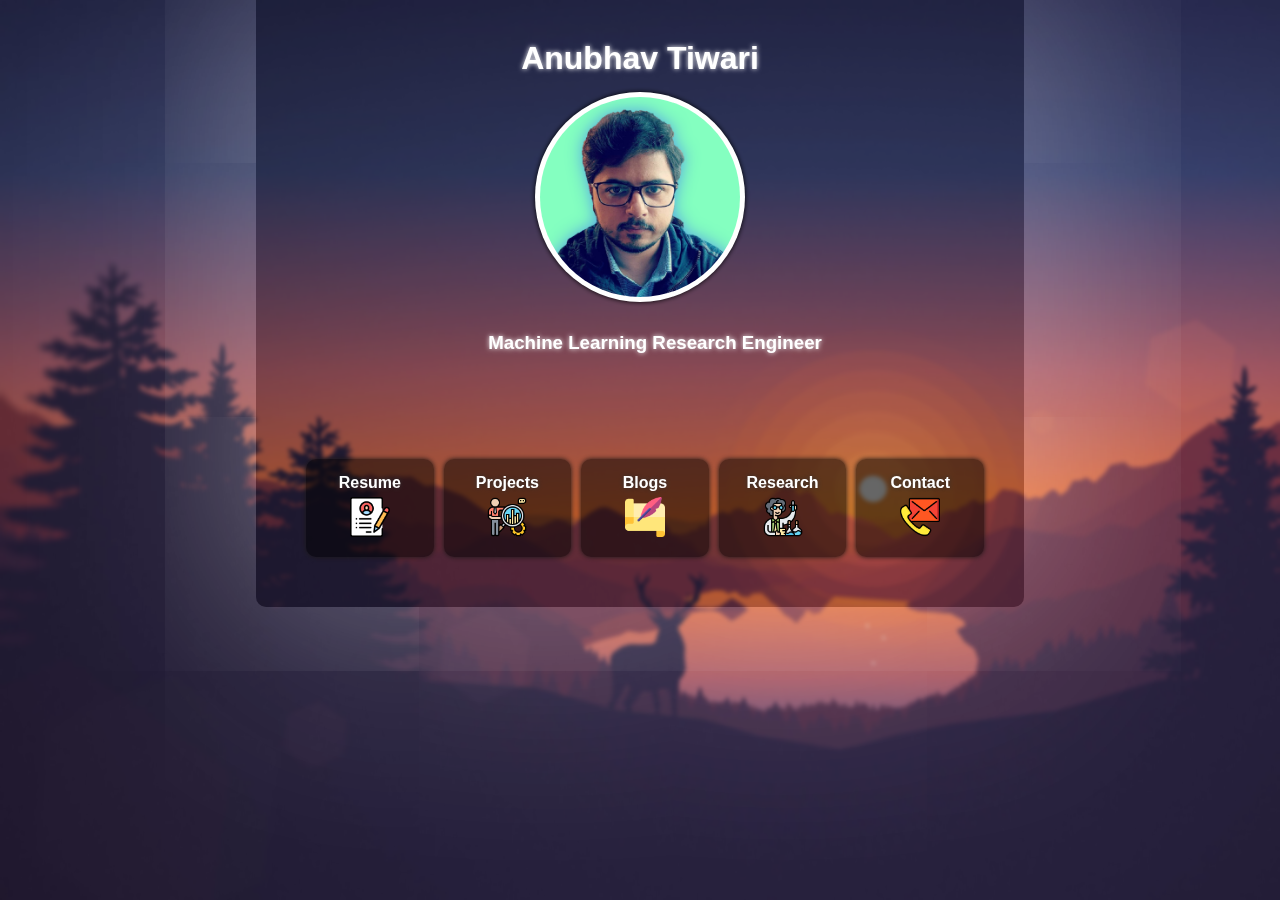
==== docs/index.html @ 6d9827e6 "Update index.html" ====
<html>
<head>
<meta name="viewport" content="width=device-width, initial-scale=1" />
<meta charset="utf-8" />
<meta name="description" content="Anubhav Tiwari - Machine Learning Research Engineer">
<meta name="author" content="Anubhav Tiwari">
<title>
	Anubhav Tiwari
</title>
<link rel="stylesheet" href="./style.css" />
</head>
<body>
	<div id='banner'>
		<div id='top' class='sub_banner'>
			<h1 class='content' id='heading'>Anubhav Tiwari</h1>
			<div class='content' id='image'>
				<img src='./imgs/15520739.png' id='face' alt='my face' />
			</div>
			<h3 class='content' id='tagline'>Machine Learning Research Engineer</h1>
		</div>
		<div id='bottom' class='sub_banner'>
			<div id='sections' class='content'>
				<div class='clickable_neon_glow_card'>
					<a href='https://drive.google.com/file/d/1uo8-u4ILKiz0NndnAmzkCnXCkWZp4ZLe/view?usp=sharing' target='_blank'>
						<div class='section' id='resume'>
							<div class='sub_section'>
								<div class='section_elem'>
									Resume
								</div>
								<div class='section_elem'>
									<img src='./imgs/resume.png' alt='resume' class='section_img' />
								</div>
							</div>
						</div>
					</a>
				</div>
				<div class='clickable_neon_glow_card'>
					<a href='https://github.com/abtExp' target='_blank'>
						<div class='section' id='projects'>
							<div class='sub_section'>
								<div class='section_elem'>
									Projects
								</div>
								<div class='section_elem'>
									<img src='./imgs/projects.png' alt='projects' class='section_img' />
								</div>
							</div>
						</div>
					</a>
				</div>
				<div class='clickable_neon_glow_card'>
					<a href='https://medium.com/expnotes' target='_blank'>
						<div class='section' id='blogs'>
							<div class='sub_section'>
								<div class='section_elem'>
									Blogs
								</div>
								<div class='section_elem'>
									<img src='./imgs/blogs.png' alt='blogs' class='section_img' />
								</div>
							</div>
						</div>
					</a>
				</div>
				<div class='clickable_neon_glow_card'>
					<a href='https://arxiv.org' target='_blank'>
						<div class='section' id='research'>
							<div class='sub_section'>
								<div class='section_elem'>
									Research
								</div>
								<div class='section_elem'>
									<img src='./imgs/research.png' alt='research' class='section_img' />
								</div>
							</div>
						</div>
					</a>
				</div>
				<div class='clickable_neon_glow_card'>
					<a href='https://linkedin.com/in/abtExp' target='_blank'>
						<div class='section' id='contact'>
							<div class='sub_section'>
								<div class='section_elem'>
									Contact
								</div>
								<div class='section_elem'>
									<img src='./imgs/contact.png' alt='contact' class='section_img' />
								</div>
							</div>
						</div>
					</a>
				</div>
			</div>
		</div>
	</div>
</body>
</html>
---- docs/style.css ----
* {
    box-sizing: border-box;
}

body {
    background: url('imgs/bg.jpg');
    background-size: cover;
    background-repeat: no-repeat;
    backdrop-filter: blur(2px);
    width: 100%;
    height: 100%;
    padding: 0px;
    margin: 0px;
    text-shadow: 0px 0px 5px #333;
    font-family: sans-serif;
}

#banner {
    margin: auto;
    text-align: center;
    display: flex;
    justify-content: center;
    flex-direction: column;
    border-radius: 0px 0px 10px 10px;
    background-color: rgba(0, 0, 0, 0.2);
    width: 60%;
    box-shadow: 0px 0px 400px 0px rgba(255, 255, 255, 0.479);
}

.sub_banner {
    flex: 1;
    display: flex;
    justify-content: center;
    flex-direction: column;
    padding: 25px;
}

.content {
    width: 100%;
    padding: 15px;
    margin: auto;
    flex: 1;
}

#image {
    width: 210px;
    height: 210px;
    border-radius: 200px;
    box-shadow: 0px 0px 5px 0px rgb(0, 0, 0);
    padding: 5px;
    background-color: #fff;
}

#image:hover {
    box-shadow: 0px 0px 40px 0px rgb(135, 250, 221);
}

#face {
    width: 200px;
    height: 200px;
    border-radius: 200px;
}

#sections {
    display: flex;
    flex-direction: row;
    justify-content: center;
}

.section {
    flex: 1;
    font-weight: bold;
    box-shadow: 0px 0px 5px 0px rgb(27, 24, 24);
    margin: 5px;
    padding: 15px;
    border-radius: 10px;
    width: 100%;
    background-color: rgba(0, 0, 0, 0.5);
}

.section_img {
    width: 50px;
    height: 50px;
    padding: 5px;
}

.sub_section {
    display: flex;
    flex-direction: column;
}

.section_elem {
    flex: 1;
}

a {
    text-decoration: none;
    color: #fff !important;
}

.clickable_neon_glow_card {
    width: 20%;
    margin: 5px;
}

.clickable_neon_glow_card a:hover {
    color: #fff !important;
    text-shadow: 0px 0px 20px #fff !important;
}

#resume:hover {
    background-color: rgb(255, 94, 115);
    box-shadow: 0px 0px 100px 0px rgb(241, 141, 154);
}

#projects:hover {
    background-color: rgb(94, 255, 161);
    box-shadow: 0px 0px 100px 0px rgb(141, 241, 154);
}

#blogs:hover {
    background-color: rgb(94, 137, 255);
    box-shadow: 0px 0px 100px 0px rgb(141, 154, 241);
}

#research:hover {
    background-color: rgb(250, 232, 70);
    box-shadow: 0px 0px 100px 0px rgb(241, 239, 141);
}

#contact:hover {
    background-color: rgb(255, 158, 94);
    box-shadow: 0px 0px 100px 0px rgb(241, 181, 141);
}

#heading {
    color: #fff;
    text-shadow: 0px 0px 5px #fff !important;
}

#tagline {
    color: #fff;
    margin: 15px;
    text-shadow: 0px 0px 5px #fff !important;
}

#content {
    display: flex;
    flex-direction: column;
}

@media (max-width:700px) {
    body {
        background-repeat: repeat;
    }
    #banner {
        width: 100%;
    }
    #sections {
        flex-direction: column;
    }
    .clickable_neon_glow_card {
        width: 60%;
        margin: 10px auto;
    }
}
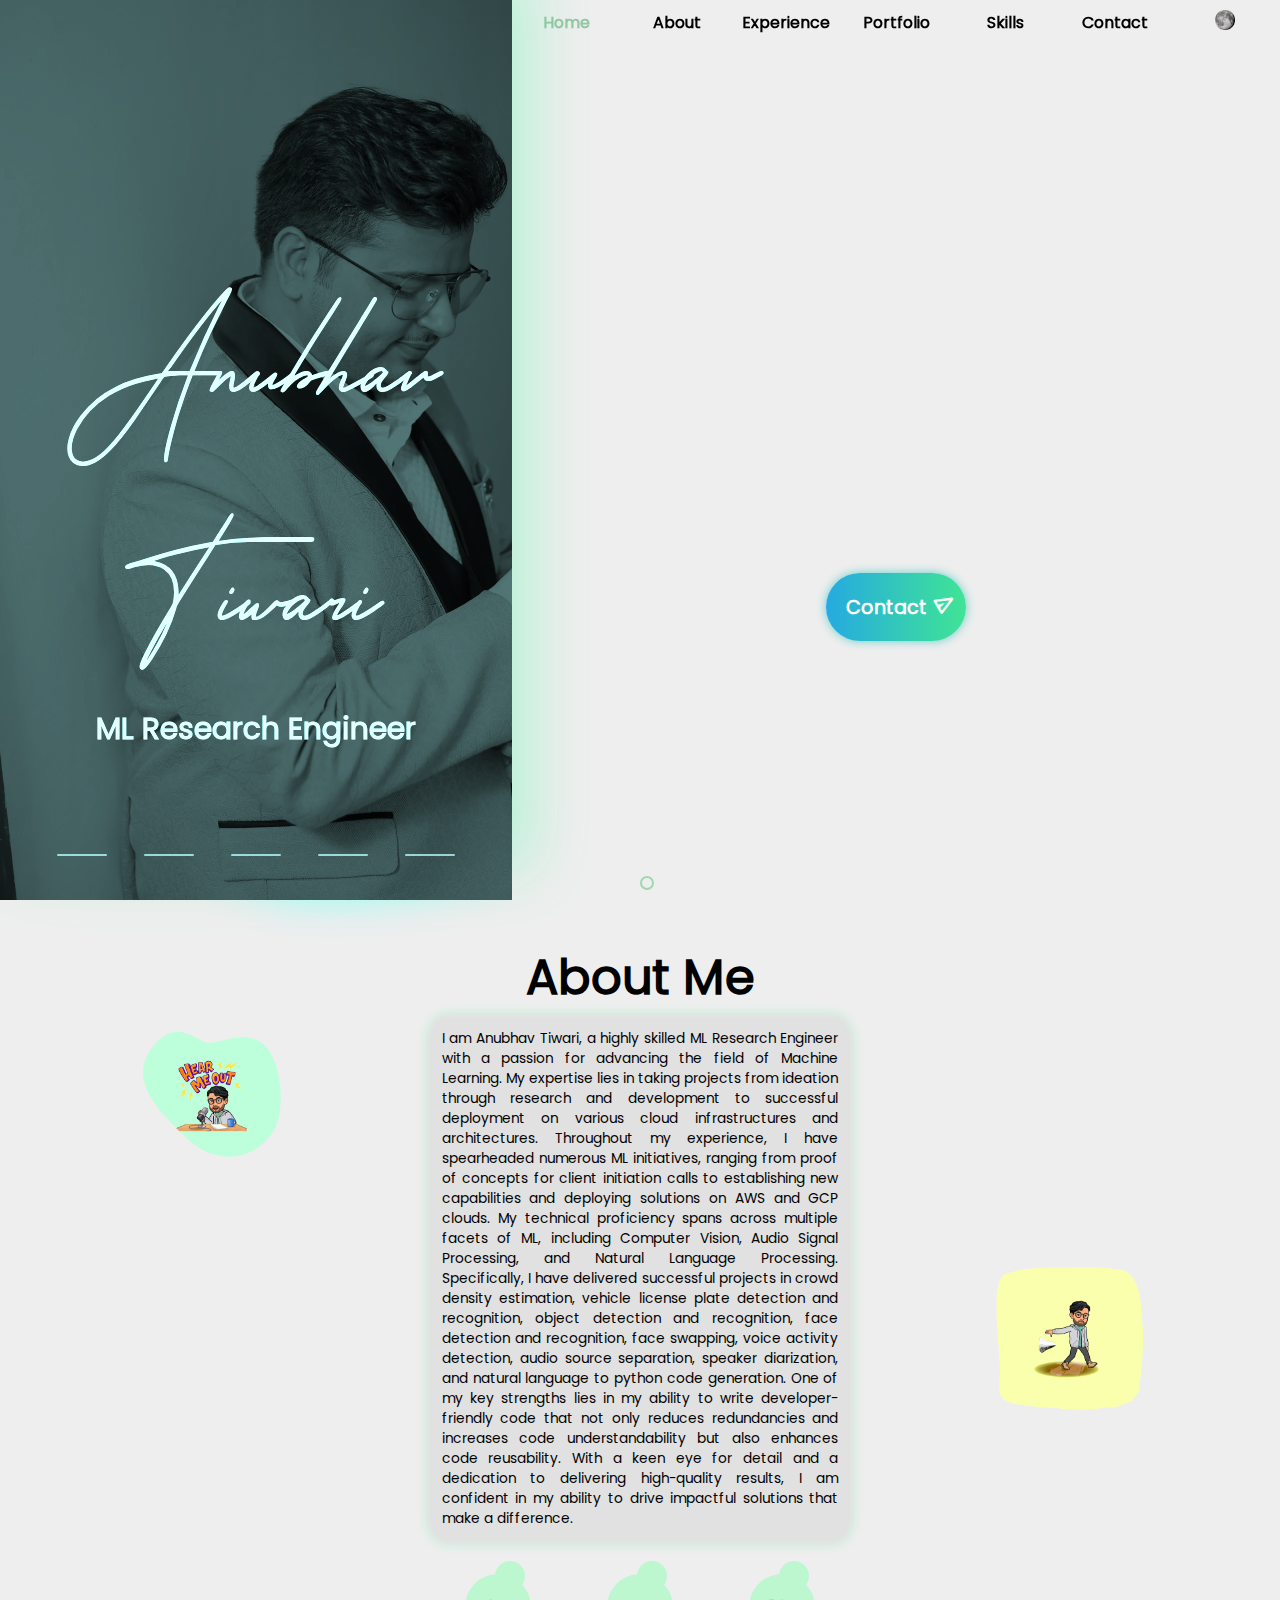
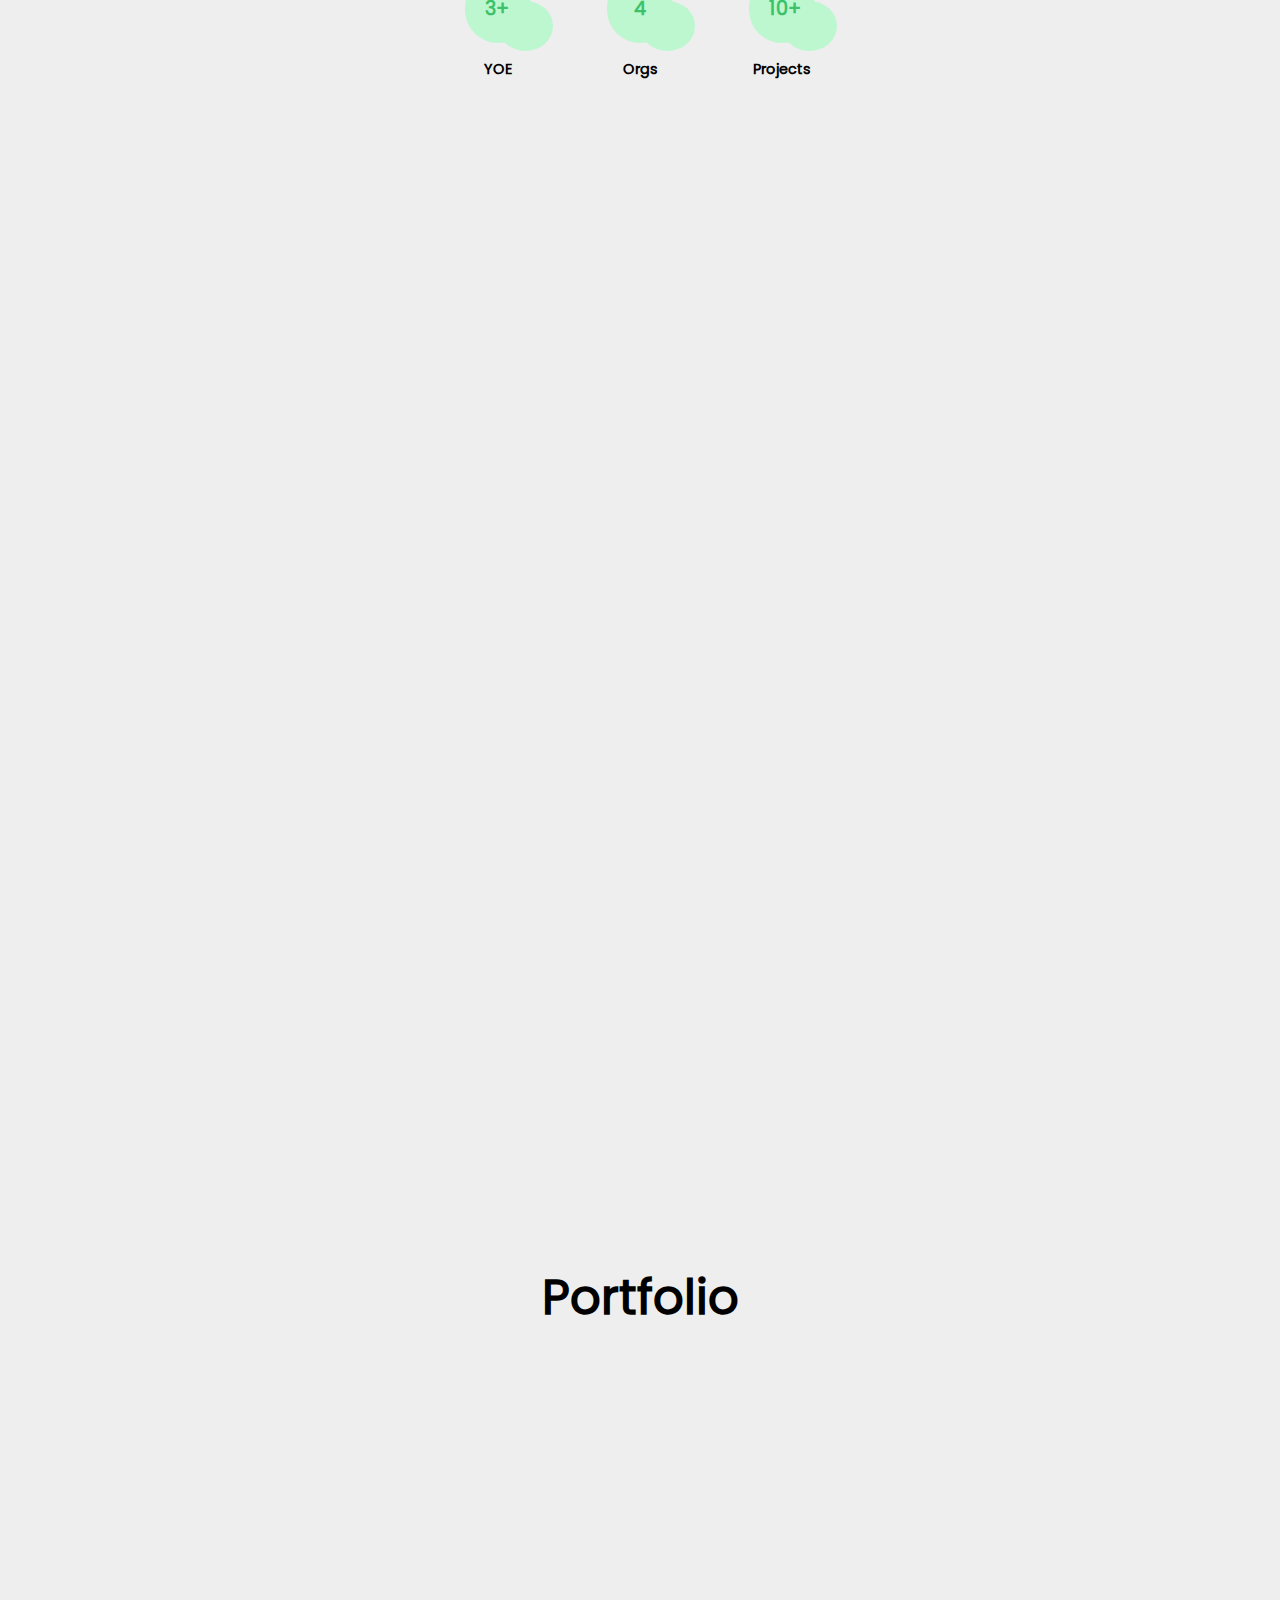
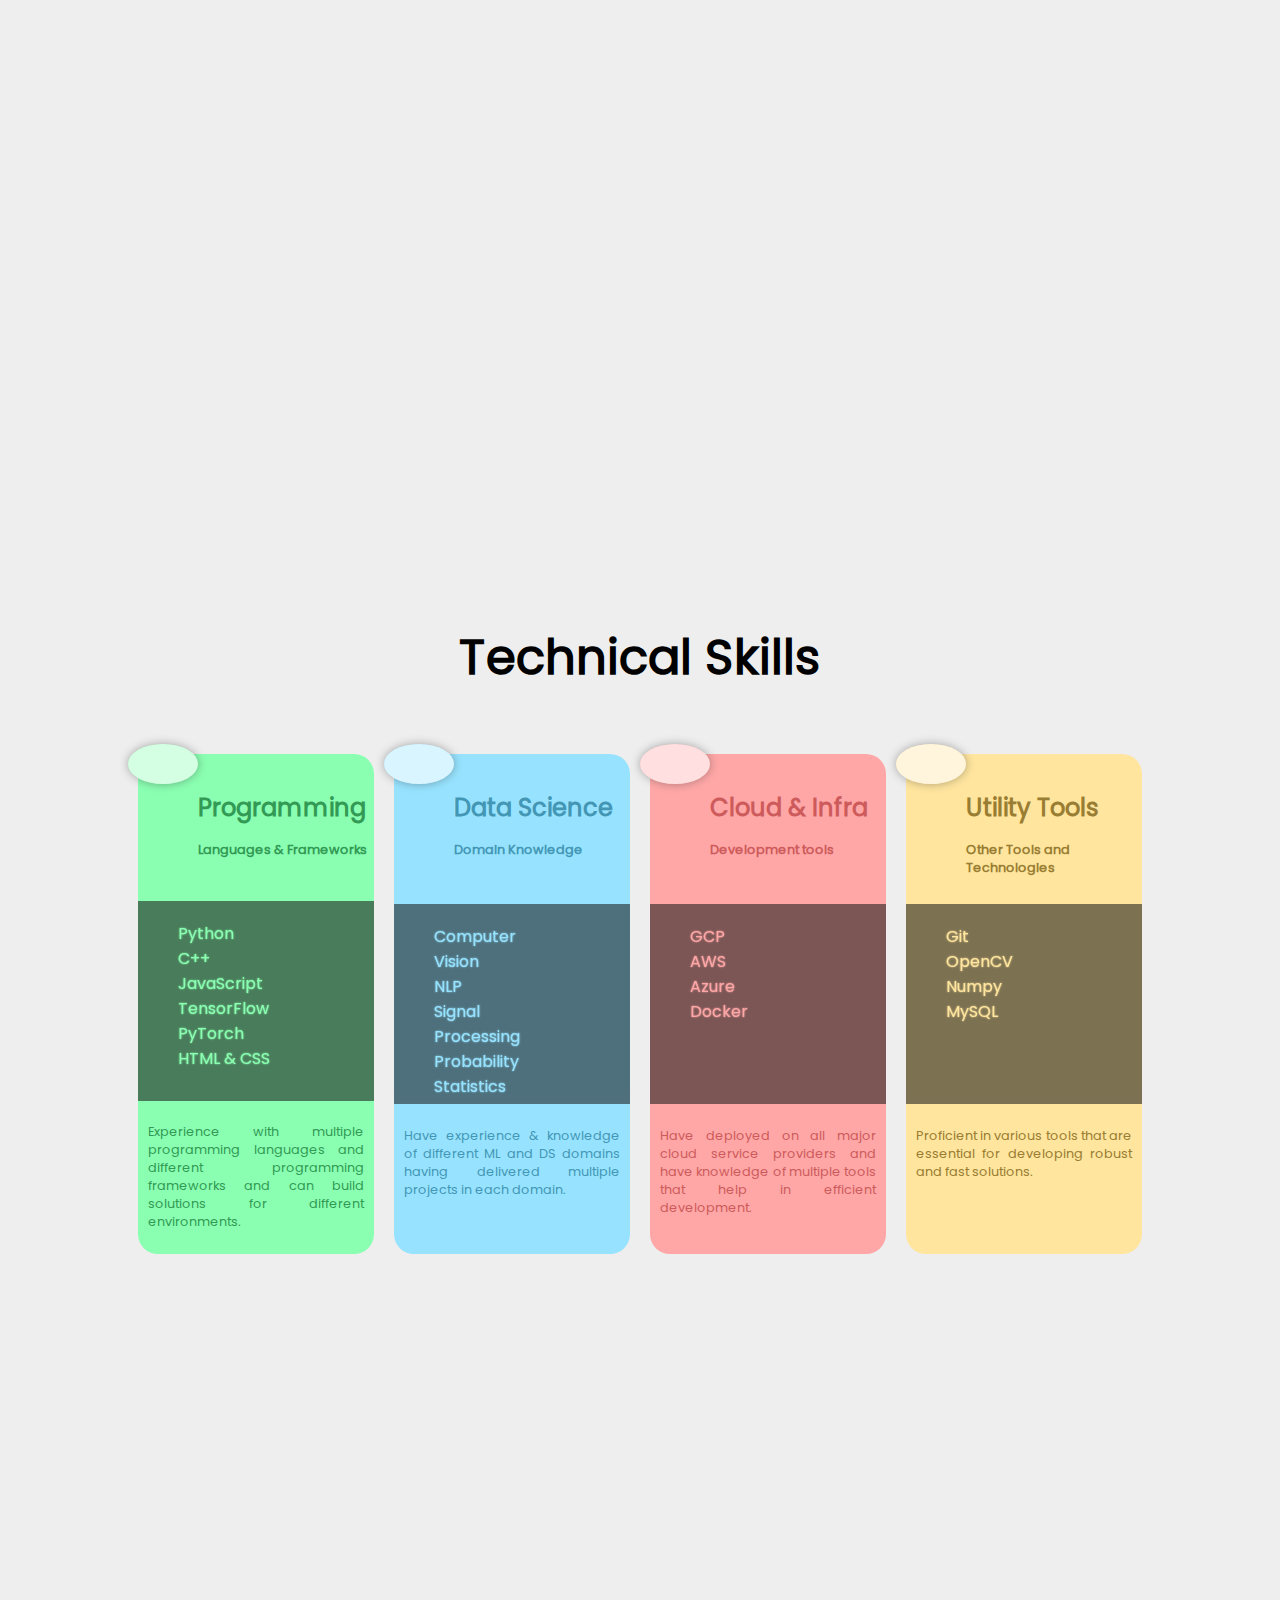
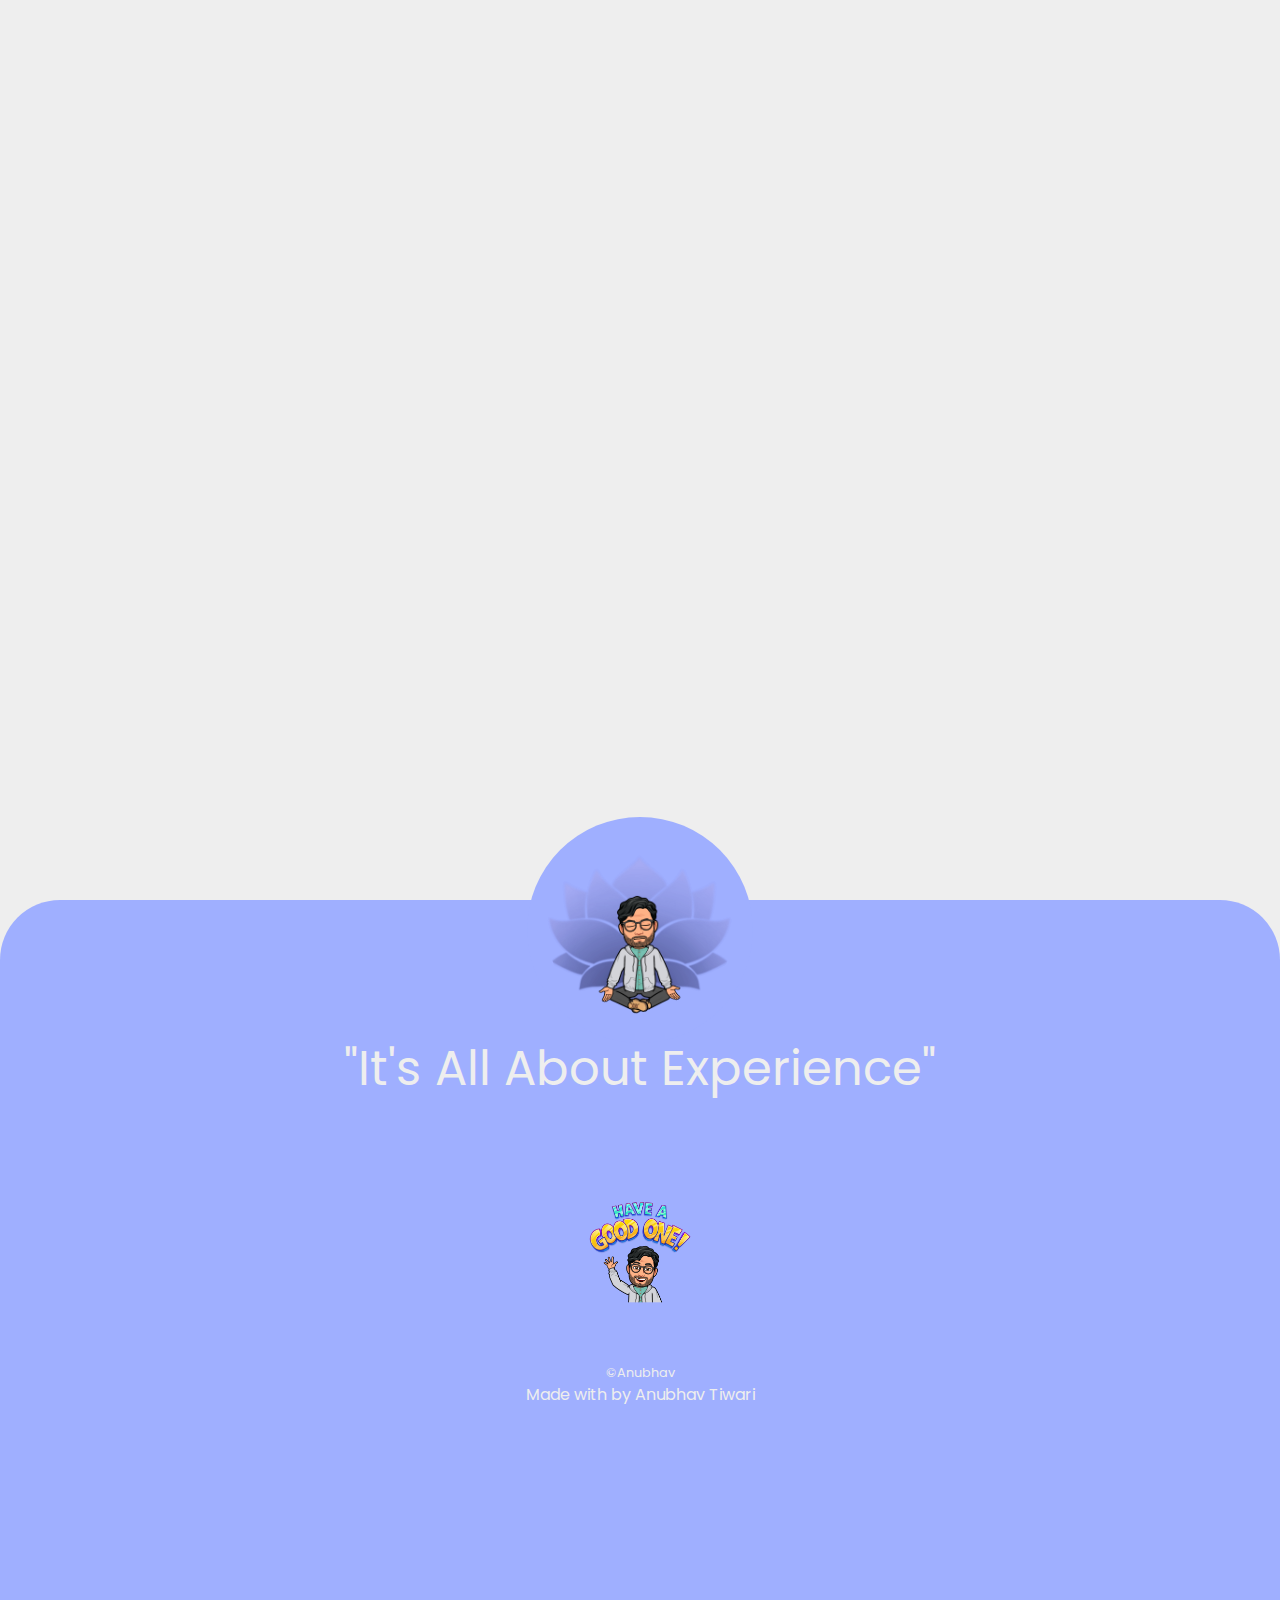
==== commit adfc9069: "revamping" ====
--- a/docs/index.html
+++ b/docs/index.html
@@ -1,97 +1,404 @@
-<html>
-<head>
-<meta name="viewport" content="width=device-width, initial-scale=1" />
-<meta charset="utf-8" />
-<meta name="description" content="Anubhav Tiwari - Machine Learning Research Engineer">
-<meta name="author" content="Anubhav Tiwari">
-<title>
-	Anubhav Tiwari
-</title>
-<link rel="stylesheet" href="./style.css" />
-</head>
-<body>
-	<div id='banner'>
-		<div id='top' class='sub_banner'>
-			<h1 class='content' id='heading'>Anubhav Tiwari</h1>
-			<div class='content' id='image'>
-				<img src='./imgs/15520739.png' id='face' alt='my face' />
-			</div>
-			<h3 class='content' id='tagline'>Machine Learning Research Engineer</h1>
-		</div>
-		<div id='bottom' class='sub_banner'>
-			<div id='sections' class='content'>
-				<div class='clickable_neon_glow_card'>
-					<a href='https://drive.google.com/file/d/1uo8-u4ILKiz0NndnAmzkCnXCkWZp4ZLe/view?usp=sharing' target='_blank'>
-						<div class='section' id='resume'>
-							<div class='sub_section'>
-								<div class='section_elem'>
-									Resume
-								</div>
-								<div class='section_elem'>
-									<img src='./imgs/resume.png' alt='resume' class='section_img' />
-								</div>
-							</div>
-						</div>
-					</a>
-				</div>
-				<div class='clickable_neon_glow_card'>
-					<a href='https://github.com/abtExp' target='_blank'>
-						<div class='section' id='projects'>
-							<div class='sub_section'>
-								<div class='section_elem'>
-									Projects
-								</div>
-								<div class='section_elem'>
-									<img src='./imgs/projects.png' alt='projects' class='section_img' />
-								</div>
-							</div>
-						</div>
-					</a>
-				</div>
-				<div class='clickable_neon_glow_card'>
-					<a href='https://medium.com/expnotes' target='_blank'>
-						<div class='section' id='blogs'>
-							<div class='sub_section'>
-								<div class='section_elem'>
-									Blogs
-								</div>
-								<div class='section_elem'>
-									<img src='./imgs/blogs.png' alt='blogs' class='section_img' />
-								</div>
-							</div>
-						</div>
-					</a>
-				</div>
-				<div class='clickable_neon_glow_card'>
-					<a href='https://arxiv.org' target='_blank'>
-						<div class='section' id='research'>
-							<div class='sub_section'>
-								<div class='section_elem'>
-									Research
-								</div>
-								<div class='section_elem'>
-									<img src='./imgs/research.png' alt='research' class='section_img' />
-								</div>
-							</div>
-						</div>
-					</a>
-				</div>
-				<div class='clickable_neon_glow_card'>
-					<a href='https://linkedin.com/in/abtExp' target='_blank'>
-						<div class='section' id='contact'>
-							<div class='sub_section'>
-								<div class='section_elem'>
-									Contact
-								</div>
-								<div class='section_elem'>
-									<img src='./imgs/contact.png' alt='contact' class='section_img' />
-								</div>
-							</div>
-						</div>
-					</a>
-				</div>
-			</div>
-		</div>
-	</div>
-</body>
-</html>
+<!DOCTYPE html>
+<html lang="en">
+    <head>
+        <meta charset="utf-8">
+        <meta http-equiv="X-UA-Compatible" content="IE=edge">
+        <meta name="viewport" content="width=device-width, initial-scale=1">
+        <title>Anubhav Tiwari🌏</title>
+        <script src="https://kit.fontawesome.com/25c4625338.js" crossorigin="anonymous"></script>
+        <link rel="stylesheet" type="text/css" href="./style/index.css">
+        <link rel="stylesheet" type="text/css" href="./style/skill.css">
+        <link rel="stylesheet" type="text/css" href="./style/about.css">
+        <link rel="stylesheet" type="text/css" href="./style/footer.css">
+        <link rel="stylesheet" href="https://fonts.googleapis.com/css2?family=Material+Symbols+Rounded:opsz,wght,FILL,GRAD@20..48,100..700,0..1,-50..200" />
+    </head>
+    <body>
+        <!-- Container For All Pages -->
+        <div id='container' class='light-theme'>
+            <!-- Scroll Icon -->
+            <div id='scroll-button' class='floating'>
+                <i class='fa-solid fa-arrow-down' id='scroll-arrow'></i>
+            </div>
+            <!-- End Scroll Icon -->
+            <!-- Navigation Bar -->
+            <div id='navigation' class='horizontal-list light-theme'>
+                <div class='horizontal-list-item nav-link active' id='home-link'>
+                    Home
+                </div>
+                <div class='horizontal-list-item nav-link' id='about-link'>
+                    About
+                </div>
+                <div class='horizontal-list-item nav-link' id='experience-link'>
+                    Experience
+                </div>
+                <div class='horizontal-list-item nav-link' id='portfolio-link'>
+                    Portfolio
+                </div>
+                <div class='horizontal-list-item nav-link' id='skills-link'>
+                    Skills
+                </div>
+                <div class='horizontal-list-item nav-link' id='contact-link'>
+                    Contact
+                </div>
+                <div class='horizontal-list-item' id='theme-button'>
+                    <img src='./resources/icons/moon.png' alt='theme' id='theme-icon' class='nav-icon light-theme'/>
+                </div>
+            </div>
+            <!-- End Navigation Bar -->
+
+            <!-- Home Page -->
+            <div id='home' class='section'>
+                <!-- Left Image Banner With Link Icons -->
+                <div class='subsection lightsource' id='banner'>
+                    <div id='filter' class='subsection'></div>
+                    <div id='name-banner' class='content'>
+                        <div id='signature' class='content lightsource'>Anubhav Tiwari</div>
+                        <div id='designation' class='content lightsource'>ML Research Engineer</div>
+                    </div>
+                    <div id='link-icons' class='horizontal-list content'>
+                        <a href='' id='email' class='horizontal-list-item small-icon social-link lightsource'><i class="fa-solid fa-envelope"></i></a>
+                        <a href='https://github.com/abtExp' id='github' class='horizontal-list-item small-icon social-link lightsource'><i class="fa-brands fa-github"></i></a>
+                        <a href='https://twitter.com/abtExp_' id='twitter' class='horizontal-list-item small-icon social-link lightsource'><i class="fa-brands fa-twitter"></i></a>
+                        <a href='https://www.linkedin.com/in/abtExp' id='linkedin' class='horizontal-list-item small-icon social-link lightsource'><i class="fa-brands fa-linkedin"></i></a>
+                        <a href='' id='resume' class='horizontal-list-item small-icon social-link lightsource'><i class="fa-solid fa-file-arrow-down"></i></a>
+                    </div>
+                </div>
+                <!-- End Left Image Banner With Link Icons -->
+                <!-- Right Splash Image With Contact Button -->
+                <div class='subsection' id='home-splash-container'>
+                    <div class='content' id='home-splash'>
+                        <div class='bitmoji-image floating' id='main-splash-hi'>
+                            <div id='blob'>
+                                <svg xmlns:xlink="http://www.w3.org/1999/xlink" version="1.1" xmlns="http://www.w3.org/2000/svg" viewBox="0 0 310 350">
+                                    <path d="M156.4,339.5c31.8-2.5,59.4-26.8,80.2-48.5c28.3-29.5,40.5-47,56.1-85.1c14-34.3,20.7-75.6,2.3-111  c-18.1-34.8-55.7-58-90.4-72.3c-11.7-4.8-24.1-8.8-36.8-11.5l-0.9-0.9l-0.6,0.6c-27.7-5.8-56.6-6-82.4,3c-38.8,13.6-64,48.8-66.8,90.3c-3,43.9,17.8,88.3,33.7,128.8c5.3,13.5,10.4,27.1,14.9,40.9C77.5,309.9,111,343,156.4,339.5z"/>
+                                </svg>
+                            </div>
+                            <img src='./resources/images/lotus_pose.png' alt='main-splash' id='main-splash' />
+                        </div>
+                        <div id='contact-click-button' class='text-icon-pair click-button'>
+                            <p id='contact-click-button-text', class='text-icon-pair-text'>
+                                Contact
+                            </p>
+                            <span class="material-symbols-rounded text-icon-pair-icon" id='contact-click-button-icon'>
+                                send
+                            </span>
+                        </div>
+                    </div>
+                </div>
+                <!-- End Right Splash Image With Contact Button -->
+            </div>
+            <!-- End Home Page -->
+            <!-- About Section -->
+            <div id='about' class='section'>
+                <h1 class='page-title'>About Me</h1>
+                <div class='page-content-container'>
+                    <div id='about-left-image' class='content-img-div about-section-content'>
+                        <img src='./resources/images/hear_me_out.png' alt='hear-me-out' id='about-left-image-img' class='content-img-image'/>
+                    </div>
+                    <div id='stat-container' class='about-section-content'>
+                        <div id='about-text-container' class='stat-content-container'>
+                            <div id='about-text-bg-filter'></div>
+                            <div id='about-text'>
+                                I am Anubhav Tiwari, a highly skilled ML Research Engineer with a passion for advancing the field of Machine Learning. 
+                                My expertise lies in taking projects from ideation through research and development to successful deployment on various cloud infrastructures and architectures. 
+                                Throughout my experience, I have spearheaded numerous ML initiatives, ranging from proof of concepts for client initiation calls to establishing new capabilities and deploying solutions on AWS and GCP clouds.
+
+                                My technical proficiency spans across multiple facets of ML, including Computer Vision, Audio Signal Processing, and Natural Language Processing. 
+                                Specifically, I have delivered successful projects in crowd density estimation, vehicle license plate detection and recognition, object detection and recognition, face detection and recognition, face swapping, voice activity detection, 
+                                audio source separation, speaker diarization, and natural language to python code generation.
+
+                                One of my key strengths lies in my ability to write developer-friendly code that not only reduces redundancies and increases code understandability but also enhances code reusability. With a keen eye for detail and a dedication to delivering high-quality results, I am confident in my ability to drive impactful solutions that make a difference.
+                            </div>
+                        </div>
+                        <div id='about-stats' class='stat-container-content'>
+                            <div class='stat-instance'>
+                                <div class='stat-top-circle'></div>
+                                <div class='stat-number'>3+</div>
+                                <div class='stat-bottom-circle'></div>
+                                <div class='stat-text'>YOE</div>
+                            </div>
+                            <div class='stat-instance'>
+                                <div class='stat-top-circle'></div>
+                                <div class='stat-number'>4</div>
+                                <div class='stat-bottom-circle'></div>
+                                <div class='stat-text'>Orgs</div>
+                            </div>
+                            <div class='stat-instance'>
+                                <div class='stat-top-circle'></div>
+                                <div class='stat-number'>10+</div>
+                                <div class='stat-bottom-circle'></div>
+                                <div class='stat-text'>Projects</div>
+                            </div>
+                        </div>
+                    </div>
+                    <div id='about-right-image' class='content-img-div about-section-content'>
+                        <img src='./resources/images/mic_drop.png' alt='mic_drop' id='about-right-image-img' class='content-img-image' />
+                    </div>
+                </div>
+            </div>
+            <!-- End About Section -->
+            <!-- Experience Section -->
+            <div id='experience' class='section'>
+            </div>
+            <!-- End Experience Section -->
+            <!-- Portfolio Section -->
+            <div id='portfolio' class='section'>
+                <h1 class='page-title'>Portfolio</h1>
+                <div class='page-content-container'>
+                    <div id='project-container' class='subsection'>
+                        <div id='project-item-container' class='content'>
+                            <div class='project-item'>
+                                <h2 class='project-name'></h2>
+                                <a href='' class='project-link'></a>
+                                <div class='project-image-bg'></div>
+                                <img src='' class='project-img'/>
+                            </div>
+                            <div class='project-item'>
+                                <h2 class='project-name'></h2>
+                                <a href='' class='project-link'></a>
+                                <div class='project-image-bg'></div>
+                                <img src='' class='project-img'/>
+                            </div>
+                            <div class='project-item'>
+                                <h2 class='project-name'></h2>
+                                <a href='' class='project-link'></a>
+                                <div class='project-image-bg'></div>
+                                <img src='' class='project-img'/>
+                            </div>
+                            <div class='project-item'>
+                                <h2 class='project-name'></h2>
+                                <a href='' class='project-link'></a>
+                                <div class='project-image-bg'></div>
+                                <img src='' class='project-img'/>
+                            </div>
+                        </div>
+                    </div>
+                </div>
+            </div>
+            <!-- End Portfolio Section -->
+            <!-- Skills Section -->
+            <div id='skills' class='section'>
+                <h1 class='page-title'>Technical Skills</h1>
+                <div class='page-content-container'>
+                    <div id='programming' class='skill-container content'>
+                        <div id='programming-icon' class='skill-icon lighten'>
+                            <i class="fa-solid fa-code skill-icon-img"></i>
+                        </div>
+                        <div class='skill-top-container'>
+                            <div id='programming-title-container' class='skill-title-container'>
+                                <h1 class='skill-title'>Programming</h1>
+                                <h3 class='skill-description'>Languages & Frameworks</h3>
+                            </div>
+                        </div>
+                        <div class='skill-middle-container darken'>
+                            <div id='programming-skilllist-container' class='skilllist-container'>
+                                <div class='skilllist-item'>
+                                    <div class='skilllist-item-logo skilllist-item-content'><i class="fa-brands fa-python"></i></div>
+                                    <div class='skilllist-item-name skilllist-item-content'>Python</div>
+                                    
+                                </div>
+                                <div class='skilllist-item'>
+                                    <div class='skilllist-item-logo skilllist-item-content'><i class="fa-solid fa-c"></i></div>
+                                    <div class='skilllist-item-name skilllist-item-content'>C++</div>
+                                    
+                                </div>
+                                <div class='skilllist-item'>
+                                    <div class='skilllist-item-logo skilllist-item-content'><i class="fa-brands fa-js"></i></div>
+                                    <div class='skilllist-item-name skilllist-item-content'>JavaScript</div>
+                                    
+                                </div>
+                                <div class='skilllist-item'>
+                                    <div class='skilllist-item-logo skilllist-item-content'><i class="fa-solid fa-t"></i></div>
+                                    <div class='skilllist-item-name skilllist-item-content'>TensorFlow</div>
+                                    
+                                </div>
+                                <div class='skilllist-item'>
+                                    <div class='skilllist-item-logo skilllist-item-content'><i class="fa-solid fa-fire"></i></div>
+                                    <div class='skilllist-item-name skilllist-item-content'>PyTorch</div>
+                                    
+                                </div>
+                                <div class='skilllist-item'>
+                                    <div class='skilllist-item-logo skilllist-item-content'><i class="fa-brands fa-html5"></i></div>
+                                    <div class='skilllist-item-name skilllist-item-content'>HTML & CSS</div>
+                                    
+                                </div>
+                            </div>
+                        </div>
+                        <div class='skill-bottom-container'>
+                            <div id='programming-statement-container' class='skill-statement-container'>
+                                <p class='skill-statement'>
+                                    Experience with multiple programming languages and different programming frameworks and can build solutions for different environments.
+                                </p>
+                            </div>
+                        </div>
+                    </div>
+
+                    <div id='mlds' class='skill-container content'>
+                        <div id='mlds-icon' class='skill-icon lighten'>
+                            <i class="fa-solid fa-diagram-project skill-icon-img"></i>
+                        </div>
+                        <div class='skill-top-container'>
+                            <div id='mlds-title-container' class='skill-title-container'>
+                                <h1 class='skill-title'>Data Science</h1>
+                                <h3 class='skill-description'>Domain Knowledge</h3>
+                            </div>
+                        </div>
+                        <div class='skill-middle-container darken'>
+                            <div id='mlds-skilllist-container' class='skilllist-container'>
+                                <div class='skilllist-item'>
+                                    <div class='skilllist-item-logo skilllist-item-content'><i class="fa-solid fa-eye"></i></div>
+                                    <div class='skilllist-item-name skilllist-item-content'>Computer Vision</div>
+                                    
+                                </div>
+                                <div class='skilllist-item'>
+                                    <div class='skilllist-item-logo skilllist-item-content'><i class="fa-solid fa-language"></i></div>
+                                    <div class='skilllist-item-name skilllist-item-content'>NLP</div>
+                                    
+                                </div>
+                                <div class='skilllist-item'>
+                                    <div class='skilllist-item-logo skilllist-item-content'><i class="fa-solid fa-wave-square"></i></div>
+                                    <div class='skilllist-item-name skilllist-item-content'>Signal Processing</div>
+                                    
+                                </div>
+                                <div class='skilllist-item'>
+                                    <div class='skilllist-item-logo skilllist-item-content'><i class="fa-solid fa-dice"></i></div>
+                                    <div class='skilllist-item-name skilllist-item-content'>Probability</div>
+                                    
+                                </div>
+                                <div class='skilllist-item'>
+                                    <div class='skilllist-item-logo skilllist-item-content'><i class="fa-solid fa-chart-simple"></i></div>
+                                    <div class='skilllist-item-name skilllist-item-content'>Statistics</div>
+                                    
+                                </div>
+                            </div>
+                        </div>
+                        <div class='skill-bottom-container'>
+                            <div id='mlds-statement-container' class='skill-statement-container'>
+                                <p class='skill-statement'>
+                                    Have experience & knowledge of different ML and DS domains having delivered multiple projects in each domain.
+                                </p>
+                            </div>
+                        </div>
+                    </div>
+
+                    <div id='cloudinfra' class='skill-container content'>
+                        <div id='cloudinfra-icon' class='skill-icon lighten'>
+                            <i class="fa-solid fa-cloud skill-icon-img"></i>
+                        </div>
+                        <div class='skill-top-container'>
+                            <div id='cloudinfra-title-container' class='skill-title-container'>
+                                <h1 class='skill-title'>Cloud & Infra</h1>
+                                <h3 class='skill-description'>Development tools</h3>
+                            </div>
+                        </div>
+                        <div class='skill-middle-container darken'>
+                            <div id='cloudinfra-skilllist-container' class='skilllist-container'>
+                                <div class='skilllist-item'>
+                                    <div class='skilllist-item-logo skilllist-item-content'><i class="fa-brands fa-google"></i></div>
+                                    <div class='skilllist-item-name skilllist-item-content'>GCP</div>
+                                    
+                                </div>
+                                <div class='skilllist-item'>
+                                    <div class='skilllist-item-logo skilllist-item-content'><i class="fa-brands fa-aws"></i></div>
+                                    <div class='skilllist-item-name skilllist-item-content'>AWS</div>
+                                    
+                                </div>
+                                <div class='skilllist-item'>
+                                    <div class='skilllist-item-logo skilllist-item-content'><i class="fa-brands fa-microsoft"></i></div>
+                                    <div class='skilllist-item-name skilllist-item-content'>Azure</div>
+                                    
+                                </div>
+                                <div class='skilllist-item'>
+                                    <div class='skilllist-item-logo skilllist-item-content'><i class="fa-brands fa-docker"></i></div>
+                                    <div class='skilllist-item-name skilllist-item-content'>Docker</div>
+                                    
+                                </div>
+                            </div>
+                        </div>
+                        <div class='skill-bottom-container'>
+                            <div id='cloudinfra-statement-container' class='skill-statement-container'>
+                                <p class='skill-statement'>
+                                    Have deployed on all major cloud service providers and have knowledge of multiple tools that help in efficient development.
+                                </p>
+                            </div>
+                        </div>
+                    </div>
+
+                    <div id='util' class='skill-container content'>
+                        <div id='util-icon' class='skill-icon lighten'>
+                            <i class="fa-solid fa-tools skill-icon-img"></i>
+                        </div>
+                        <div class='skill-top-container'>
+                            <div id='util-title-container' class='skill-title-container'>
+                                <h1 class='skill-title'>Utility Tools</h1>
+                                <h3 class='skill-description'>Other Tools and Technologies</h3>
+                            </div>
+                        </div>
+                        <div class='skill-middle-container darken'>
+                            <div id='util-skilllist-container' class='skilllist-container'>
+                                <div class='skilllist-item'>
+                                    <div class='skilllist-item-logo skilllist-item-content'><i class="fa-brands fa-git"></i></div>
+                                    <div class='skilllist-item-name skilllist-item-content'>Git</div>
+                                    
+                                </div>
+                                <div class='skilllist-item'>
+                                    <div class='skilllist-item-logo skilllist-item-content'><i class="fa-brands fa-osi"></i></div>
+                                    <div class='skilllist-item-name skilllist-item-content'>OpenCV</div>
+                                    
+                                </div>
+                                <div class='skilllist-item'>
+                                    <div class='skilllist-item-logo skilllist-item-content'><i class="fa-solid fa-cube"></i></div>
+                                    <div class='skilllist-item-name skilllist-item-content'>Numpy</div>
+                                    
+                                </div>
+                                <div class='skilllist-item'>
+                                    <div class='skilllist-item-logo skilllist-item-content'><i class="fa-solid fa-database"></i></div>
+                                    <div class='skilllist-item-name skilllist-item-content'>MySQL</div>
+                                    
+                                </div>
+                            </div>
+                        </div>
+                        <div class='skill-bottom-container'>
+                            <div id='util-statement-container' class='skill-statement-container'>
+                                <p class='skill-statement'>
+                                    Proficient in various tools that are essential for developing robust and fast solutions.
+                                </p>
+                            </div>
+                        </div>
+                    </div>
+                </div>
+            </div>
+            <!-- End Skills Section -->
+            <!-- Contact Section -->
+            <div id='contact' class='section'>
+            </div>
+            <!-- End Contact Section -->
+            <!-- Footer Section -->
+            <div id='footer' class='section'>
+                <div id='footer-banner' class='subsection'>
+                    <div id='footer-banner-floating' class='content'>
+                        <img src='./resources/images/lotus_pose.png' alt='lotuspose' />
+                        <div id='quote'>
+                            "It's All About Experience"
+                        </div>
+                    </div>
+                    <div id='footer-banner-bottom' class='content'>
+                        <div id='footer-last-image'>
+                            <img src='./resources/images/have_a_good_one.png' alt='haveagoodone' />
+                        </div>
+                        <div id='copyright'>
+                            &#169;Anubhav
+                        </div>
+                        <div id='last-statement'>
+                            <span>Made with </span><span><i class="fa fa-heart"></i></span><span> by Anubhav Tiwari</span>
+                        </div>
+                    </div>
+                </div>
+            </div>
+            <!-- End Footer Section -->
+        </div>
+        <!-- End Container -->
+    </body>
+    <script src='./src/js/index.js'></script>
+    <script src="./src/js/tilt.js"></script>
+</html>--- a/docs/style/index.css
+++ b/docs/style/index.css
@@ -0,0 +1,565 @@
+@font-face {
+    font-family: glacial-indifference;
+    src: url(../resources/fonts/glacial-indifference/glacial-indifference-regular.otf);
+}
+
+@font-face {
+    font-family: great-vibes;
+    src: url(../resources/fonts/great-vibes/great-vibes.ttf);
+}
+
+@font-face {
+    font-family: poppins;
+    src: url(../resources/fonts/poppins/poppins.ttf);
+}
+
+@font-face {
+    font-family: american-signature;
+    src: url(../resources/fonts/american-signature/american-signature.ttf);
+}
+
+body {
+    font-family: poppins;
+    margin: 0px;
+    padding: 0px;
+    width: 100%;
+    height: 100%;
+    background: #eee;
+    -ms-overflow-style: none;
+    scrollbar-width: none;
+}
+
+.floating {
+    animation-name: floating;
+    animation-duration: 3s;
+    animation-iteration-count: infinite;
+    animation-timing-function: ease-in-out;
+}
+
+.neon {
+    transition: 0.1s;
+    text-shadow: 0px 0px 5px rgb(255, 255, 255, 0.5);
+}
+
+@keyframes floating {
+    0% {
+        transform: translate(0, 0px);
+    }
+    50% {
+        transform: translate(0, 5px);
+    }
+    100% {
+        transform: translate(0, -0px);
+    }
+}
+
+body::-webkit-scrollbar {
+    display: none;
+}
+
+html {
+    width: 100%;
+    height: 100%;
+    margin: 0px;
+    padding: 0px;
+}
+
+.material-symbols-rounded {
+    font-variation-settings: 'FILL' 0, 'wght' 700, 'GRAD' 200, 'opsz' 40;
+    margin: auto 0px;
+}
+
+.click-button {
+    max-width: 400px;
+    text-align: center;
+    border-radius: 200px;
+    padding: 5px;
+}
+
+.text-icon-pair {
+    display: flex;
+    flex-direction: row;
+    justify-content: center;
+    text-align: center;
+    margin: auto;
+    padding: 5px;
+}
+
+.text-icon-pair-text {
+    flex: 1;
+}
+
+.text-icon-pair-icon {
+    flex: 1;
+}
+
+.horizontal-list {
+    display: flex;
+    flex-direction: row;
+    justify-content: space-around;
+    margin: auto;
+}
+
+.horizontal-list-item {
+    flex: 1;
+    justify-content: center;
+    text-align: center;
+}
+
+.section {
+    flex: 1;
+    height: 100%;
+    width: 100%;
+    padding-top: 10px;
+    padding-bottom: 50px;
+}
+
+.subsection {
+    flex: 1;
+}
+
+.small-icon {
+    border-radius: 10px;
+    max-width: 50px;
+    background: rgba(57, 252, 155, 0.1);
+    border-top: 1px solid rgb(255, 255, 255, 0.5);
+    border-bottom: 1px solid rgb(255, 255, 255, 0.5);
+    font-size: 2em;
+    color: #eee;
+    transform: translateY(4px);
+    transition: 0.25s;
+}
+
+.small-icon:hover {
+    background: rgb(57, 252, 155, 0.2);
+    box-shadow: 0px 0px 10px rgb(57, 252, 155, 0.4);
+    transform: translateY(-10px);
+    transition-duration: 0.25s;
+}
+
+#container {
+    width: 100%;
+    height: 100%;
+    justify-content: center;
+}
+
+#contact-click-button-icon {
+    transform: translate(1px, -4px) rotate(-30deg);
+    color: rgb(241, 255, 246);
+    margin-right: 5px;
+}
+
+#contact-click-button {
+    transition: all 0.4s ease-in-out;
+    cursor: pointer;
+    color: rgb(255, 255, 255);
+    font-weight: bold;
+    width: 120px;
+    font-size: 1.2em;
+    margin-top: 10%;
+    padding: 0px 0px 0px 20px;
+    background-image: linear-gradient(to right, #25aae1, #40e495, #30dd8a, #2bb673);
+    transition: all .4s ease-in-out;
+    background-size: 300% 100%;
+    box-shadow: 0 0 10px rgba(49, 196, 190, 0.75);
+}
+
+#contact-click-button:hover {
+    background-position: 100% 0;
+    transition: all .4s ease-in-out;
+    box-shadow: 0 4px 15px 0 rgba(49, 196, 190, 0.75);
+}
+
+#contact-click-button:focus {
+    outline: none;
+}
+
+#contact-click-button-text {
+    cursor: pointer;
+}
+
+#navigation {
+    position: fixed;
+    top: 0px;
+    padding: 10px 0px;
+    right: 0px;
+    width: 60%;
+    z-index: 100000;
+    background: none !important;
+}
+
+#link-icons {
+    position: relative;
+    bottom: 50px;
+    width: 85%;
+}
+
+#banner {
+    flex: 1;
+    transition: 0.1s;
+    height: 100%;
+    background: url(../resources/images/banner_img.jpg) no-repeat;
+    background-size: cover;
+    filter: brightness(100%) sepia(1) hue-rotate(132deg) saturate(103.2%) brightness(91.2%);
+    max-width: 40%;
+}
+
+#banner:hover {
+    transition: 0.1s;
+    filter: brightness(100%) sepia(1) hue-rotate(132deg) saturate(103.2%) brightness(100%) drop-shadow(20px -30px 30px rgb(57, 252, 155, 0.3));
+}
+
+#banner .content {
+    flex: 1;
+}
+
+#home-splash-container {
+    flex: 1;
+    display: flex;
+    flex-direction: column;
+    justify-content: center;
+    text-align: center;
+    margin: auto;
+}
+
+#home-splash {
+    flex: 1;
+    display: flex;
+    flex-direction: column;
+    justify-content: center;
+    text-align: center;
+    margin: auto;
+}
+
+#blob {
+    position: absolute;
+    top: 0;
+    left: 0;
+    margin: auto;
+    fill: none;
+    width: 70%;
+    z-index: -1;
+    padding: 50px;
+    transform: translate(0px, -20%);
+    display: block;
+    overflow: hidden;
+    border-radius: 48% 52% 68% 32% / 42% 28% 72% 58%;
+    /* background: linear-gradient(to right, #19a383, #23d591, #3ce7a5, #52eea3, hsl(137, 100%, 84%)); */
+    animation: blobber 30s 0s linear infinite, cobler 30s 0s linear infinite alternate;
+    box-shadow: 2px 2px 40px rgb(152, 255, 253);
+}
+
+#blob:after {
+    content: '';
+    display: block;
+    position: absolute;
+    top: 5px;
+    right: 5px;
+    bottom: 5px;
+    left: 5px;
+    padding: 0px;
+    background-color: #bcffe414;
+    background-image: url(../resources/images/lotus_pose.png);
+    background-repeat: no-repeat;
+    background-size: cover;
+    background-position: center;
+    mix-blend-mode: luminosity;
+    animation: blobber 30s 0s ease-in-out infinite, wobbler 15s 0s linear infinite alternate;
+}
+
+#blob:hover {
+    box-shadow: 10px 10px 100px rgb(100, 227, 255);
+}
+
+@keyframes blobber {
+    0% {
+        border-radius: 48% 52% 68% 32% / 42% 28% 72% 58%;
+    }
+    5% {
+        border-radius: 48% 52% 41% 59% / 66% 37% 63% 34%;
+    }
+    10% {
+        border-radius: 69% 31% 71% 29% / 67% 31% 69% 33%;
+    }
+    15% {
+        border-radius: 60% 40% 71% 29% / 63% 65% 35% 37%;
+    }
+    20% {
+        border-radius: 61% 39% 51% 49% / 57% 58% 42% 43%;
+    }
+    25% {
+        border-radius: 66% 34% 25% 75% / 47% 30% 70% 53%;
+    }
+    30% {
+        border-radius: 32% 68% 38% 62% / 65% 60% 40% 35%;
+    }
+    35% {
+        border-radius: 63% 37% 41% 59% / 35% 38% 62% 65%;
+    }
+    40% {
+        border-radius: 57% 43% 49% 51% / 55% 71% 29% 45%;
+    }
+    45% {
+        border-radius: 47% 53% 34% 66% / 65% 36% 64% 35%;
+    }
+    50% {
+        border-radius: 44% 56% 32% 68% / 69% 26% 74% 31%;
+    }
+    55% {
+        border-radius: 28% 72% 37% 63% / 71% 44% 56% 29%;
+    }
+    60% {
+        border-radius: 38% 62% 35% 65% / 74% 53% 47% 26%;
+    }
+    65% {
+        border-radius: 73% 27% 46% 54% / 54% 47% 53% 46%;
+    }
+    70% {
+        border-radius: 75% 25% 47% 53% / 49% 53% 47% 51%;
+    }
+    75% {
+        border-radius: 62% 38% 43% 57% / 55% 60% 40% 45%;
+    }
+    80% {
+        border-radius: 41% 59% 65% 35% / 73% 50% 50% 27%;
+    }
+    85% {
+        border-radius: 55% 45% 57% 43% / 73% 61% 39% 27%;
+    }
+    90% {
+        border-radius: 74% 26% 33% 67% / 40% 65% 35% 60%;
+    }
+    95% {
+        border-radius: 58% 42% 57% 43% / 53% 45% 55% 47%;
+    }
+    100% {
+        border-radius: 48% 52% 68% 32% / 42% 28% 72% 58%;
+    }
+}
+
+@keyframes cobler {
+    0% {
+        background-position: 0% 0%;
+    }
+    100% {
+        background-position: 0% 0%;
+    }
+}
+
+@keyframes wobbler {
+    0% {
+        transform: rotateZ(8deg);
+    }
+    100% {
+        transform: rotateZ(-8deg);
+    }
+}
+
+#main-splash-hi {
+    max-width: 50%;
+    margin: auto;
+}
+
+#main-splash {
+    max-width: 60%;
+    opacity: 0;
+}
+
+#name-banner {
+    height: 100%;
+    display: flex;
+    flex-direction: column;
+    justify-content: center;
+    text-align: center;
+}
+
+#signature {
+    font-family: american-signature;
+    font-size: 22vh;
+    flex: 1;
+    margin-top: 50%;
+    color: #eee;
+}
+
+#designation {
+    flex: 1;
+    font-family: poppins;
+    margin-bottom: 30%;
+    font-weight: bold;
+    font-size: 30px;
+    color: #eee;
+}
+
+.nav-link {
+    font-weight: bold;
+}
+
+.nav-link:hover {
+    text-shadow: 0px 0px 2px rgb(144, 199, 162);
+    cursor:pointer;
+    color: rgb(52, 147, 82);
+}
+
+.nav-icon {
+    width: 20px;
+}
+
+#filter {
+    position: absolute;
+    z-index: -1000;
+    width: 100%;
+    height: 100%;
+    background-color: black;
+    opacity: 65%;
+}
+
+.active {
+    color: rgb(144, 199, 162);
+}
+
+.social-link {
+    text-decoration: none;
+    color: white;
+}
+
+#home {
+    display: flex;
+    flex-direction: row;
+    justify-content: center;
+    width: 100%;
+    height: 100%;
+    padding: 0px !important;
+}
+
+#theme-button {
+    background: none !important;
+}
+
+#theme-icon {
+    background: none !important;
+}
+
+.light-theme {
+    background-color: #eee;
+    color: #000;
+}
+
+.dark-theme {
+    background-color: #0c001dad;
+    color: #eee;
+}
+
+#scroll-button {
+    position: fixed;
+    bottom: 10px;
+    left: 50%;
+    margin: auto;
+    max-width: 50px;
+    z-index: 10000;
+    border-radius: 200px;
+    border: 2px solid rgb(158, 216, 177);
+    padding: 5px;
+}
+
+#scroll-arrow {
+    color: rgb(158, 216, 177);
+}
+
+.page-content-container {
+    display: flex;
+    flex-direction: row;
+    padding: 0px;
+}
+
+.page-title {
+    font-size: 3em;
+    text-align: center;
+    margin-bottom: 0px;
+    margin-left: auto;
+    margin-right: auto;
+    max-width: 40%;
+    font-family: poppins;
+    font-weight: bold;
+}
+
+
+@media screen and (max-width: 1200px) {
+    #navigation {
+        width: 80%;
+    }
+
+    #banner {
+        max-width: 100%;
+    }
+
+    #home {
+        flex-direction: column;
+    }
+
+    #signature {
+        font-size: 16vh;
+    }
+
+    #designation {
+        font-size: 24px;
+    }
+
+    .page-content-container {
+        flex-direction: column;
+    }
+
+    .page-title {
+        max-width: 80%;
+    }
+}
+
+@media screen and (max-width: 768px) {
+    #navigation {
+        width: 100%;
+        background: rgba(238, 238, 238, 0.9) !important;
+    }
+
+    .nav-link {
+        font-size: 0.9em;
+    }
+
+    #signature {
+        font-size: 12vh;
+    }
+
+    #designation {
+        font-size: 20px;
+    }
+
+    #main-splash-hi {
+        max-width: 80%;
+    }
+
+    #link-icons {
+        width: 100%;
+    }
+
+    .small-icon {
+        max-width: 40px;
+    }
+}
+
+@media screen and (max-width: 480px) {
+    #navigation {
+        flex-wrap: wrap;
+    }
+
+    .nav-link {
+        font-size: 0.8em;
+    }
+
+    #signature {
+        font-size: 8vh;
+    }
+
+    #designation {
+        font-size: 16px;
+    }
+}
+
+/* Add these styles at the end of your existing index.css file */--- a/docs/style/skill.css
+++ b/docs/style/skill.css
@@ -0,0 +1,287 @@
+#skills .content {
+    flex: 1;
+}
+
+.skill-container {
+    max-width: 20%;
+    margin: auto;
+    height: 500px;
+    display: flex;
+    flex-direction: column;
+    justify-content: space-between;
+    text-align: center;
+    border-radius: 20px;
+    color: rgba(255, 255, 255, 0.9);
+}
+
+#programming {
+    background: rgb(138, 255, 177);
+    color: rgb(50, 154, 85);
+}
+
+#mlds {
+    background: rgb(151, 227, 255);
+    color: rgb(67, 151, 181);
+}
+
+#cloudinfra {
+    background: rgb(255, 167, 167);
+    color: rgb(205, 91, 91);
+}
+
+#util {
+    background: rgb(255, 229, 158);
+    color: rgb(153, 125, 50);
+}
+
+.skill-top-container {
+    flex: 1;
+    display: flex;
+    flex-direction: column;
+    text-align: center;
+}
+
+.skill-middle-container {
+    text-align: left;
+    display: flex;
+    height: 200px;
+    flex-direction: column;
+    -webkit-backdrop-filter: blur(10px);
+    backdrop-filter: blur(10px);
+    background: inherit;
+}
+
+.lighten {
+    position: relative;
+    z-index: 0;
+    border-radius: 50%;
+    max-width: 30px;
+    height: 30px;
+}
+
+.lighten:before {
+    content: '';
+    position: absolute;
+    top: 0;
+    right: 0;
+    bottom: 0;
+    left: 0;
+    z-index: -1;
+    background-color: #fff;
+    opacity: 0.4;
+    border-radius: 50%;
+    box-shadow: 0px 0px 10px #333;
+}
+
+.lighten:after {
+    content: '';
+    position: absolute;
+    top: 0;
+    right: 0;
+    bottom: 0;
+    left: 0;
+    z-index: -1;
+    background-color: #fff;
+    opacity: 0.4;
+    border-radius: 50%;
+}
+
+.darken {
+    position: relative;
+    z-index: 0;
+}
+
+.darken:before {
+    content: '';
+    position: absolute;
+    top: 0;
+    right: 0;
+    bottom: 0;
+    left: 0;
+    z-index: -1;
+    background-color: #000;
+    opacity: 0.3;
+}
+
+.darken:after {
+    content: '';
+    position: absolute;
+    top: 0;
+    right: 0;
+    bottom: 0;
+    left: 0;
+    z-index: -1;
+    background-color: #000;
+    opacity: 0.3;
+}
+
+.skill-bottom-container {
+    flex: 1;
+}
+
+.skill-title {
+    text-align: left;
+    font-size: 1.5em;
+    font-weight: bold;
+    flex: 1;
+}
+
+.skill-description {
+    text-align: left;
+    flex: 1;
+    font-size: 0.8em;
+}
+
+.skill-statement {
+    text-align: justify;
+    font-size: 0.8em;
+}
+
+.skilllist-container {
+    padding: 20px;
+}
+
+.skill-icon {
+    position: absolute;
+    padding: 20px;
+    border-radius: 50%;
+    width: 100%;
+    height: fit-content;
+    text-align: center;
+    background: inherit;
+    transform: translate(-10px, -10px);
+}
+
+.skill-icon-img {
+    z-index: 100;
+}
+
+.skilllist-item {
+    flex: 1;
+    display: flex;
+    flex-direction: row;
+}
+
+.skilllist-item-logo {
+    flex: 0.1;
+}
+
+.skilllist-item-name {
+    flex: 0.6;
+}
+
+#skills .page-content-container {
+    display: flex;
+    flex-direction: row;
+    padding: 50px;
+}
+
+.skill-title-container {
+    padding-top: 20px;
+    padding-left: 60px;
+}
+
+.skill-statement {
+    padding: 10px;
+}
+
+.skill-icon-img {
+    font-size: 1.5em;
+    margin: auto;
+    color: inherit;
+}
+
+.skill-container {
+    max-width: 20%;
+    margin: 10px;
+    height: 500px;
+    perspective: 1000px;
+    transition: transform 0.1s;
+    position: relative;
+    overflow: visible;
+}
+
+.skill-container:hover {
+    z-index: 1;
+}
+
+.skill-container-inner {
+    position: relative;
+    width: 100%;
+    height: 100%;
+    text-align: center;
+    transition: transform 0.6s;
+    transform-style: preserve-3d;
+}
+
+.skill-middle-container {
+    position: relative;
+    width: 100%;
+    max-height: 200px;
+    overflow-y: auto;
+    transition: transform 0.3s, box-shadow 0.3s;
+    background: rgba(255, 255, 255, 0.1);
+    backdrop-filter: blur(5px);
+    color: #fff;
+    /* border: px solid rgba(255, 255, 255, 0.18); */
+}
+
+.skill-container:hover .skill-middle-container {
+    transform: translateZ(20px) scale(1.05);
+    border-radius: 10px;
+    box-shadow: 0 8px 32px 0 rgba(31, 38, 135, 0.37);
+}
+
+.skill-container:hover{
+    box-shadow: 0 20px 32px 0 rgba(31, 38, 135, 0.37);
+}
+
+@media screen and (max-width: 1200px) {
+    .skill-container {
+        max-width: 40%;
+    }
+}
+
+@media screen and (max-width: 768px) {
+    .skill-container {
+        max-width: 80%;
+    }
+}
+
+@media screen and (max-width: 480px) {
+    .skill-container {
+        max-width: 100%;
+    }
+}
+
+#skills .page-content-container {
+    display: flex;
+    flex-wrap: wrap;
+    justify-content: center;
+    padding: 50px;
+}
+
+/* Ensure text is readable on all backgrounds */
+.skill-middle-container {
+    color: #fff;
+}
+
+#programming-skilllist-container .skilllist-item {
+    color : rgb(138, 255, 177);
+    text-shadow: 0px 0px 2px rgb(138, 255, 177);
+}
+
+#mlds-skilllist-container .skilllist-item {
+    color : rgb(151, 227, 255);
+    text-shadow: 0px 0px 2px rgb(151, 227, 255);
+}
+
+#cloudinfra-skilllist-container .skilllist-item {
+    color : rgb(255, 167, 167);
+    text-shadow: 0px 0px 2px rgb(255, 167, 167);
+}
+
+#util-skilllist-container .skilllist-item {
+    color : rgb(255, 229, 158);
+    text-shadow: 0px 0px 2px rgb(255, 229, 158);
+}--- a/docs/style/about.css
+++ b/docs/style/about.css
@@ -0,0 +1,115 @@
+.about-section-content {
+    flex: 1;
+}
+
+#stat-container {
+    display: flex;
+    flex-direction: column;
+}
+
+.stat-container-content {
+    flex: 1;
+}
+
+#about-stats {
+    display: flex;
+    flex-direction: row;
+}
+
+.stat-instance {
+    flex: 1;
+    display: flex;
+    flex-direction: row;
+    justify-content: center;
+    text-align: center;
+}
+
+#about-text-container {
+    position: relative;
+}
+
+#about-text-bg-filter {
+    width: 100%;
+    height: 100%;
+    position: absolute;
+    text-align: justify;
+    background: rgba(0, 0, 0, 0.05);
+    filter: blur(2px);
+    border-radius: 5%;
+    z-index: -10;
+    box-shadow: 0px 0px 10px rgba(57, 252, 155, 0.3);
+}
+
+#about-text {
+    font-size: 0.86em;
+    z-index: 10;
+    padding: 15px;
+    text-align: justify;
+}
+
+.content-img-image {
+    max-width: 40%;
+    position: relative;
+}
+
+.content-img-div {
+    text-align: center;
+}
+
+#about-left-image-img {
+    top: 10px;
+}
+
+#about-right-image-img {
+    bottom: -35%;
+}
+
+.stat-instance {
+    display: flex;
+    flex-direction: column;
+}
+
+.stat-top-circle {
+    background: rgb(188, 247, 208);
+    width: 10px;
+    height: 10px;
+    padding: 10px;
+    border-radius: 50%;
+    position: relative;
+    bottom: -10%;
+    right: -48%;
+    z-index: -100;
+}
+
+.stat-number {
+    background: rgb(188, 247, 208);
+    border-radius: 200px;
+    width: 18%;
+    height: 25%;
+    padding: 20px;
+    margin: auto;
+    font-size: 1.2em;
+    flex: 1;
+    font-weight: bold;
+    color: rgb(61, 194, 105);
+}
+
+.stat-bottom-circle {
+    background: rgb(188, 247, 208);
+    width: 35px;
+    height: 30px;
+    padding: 10px;
+    border-radius: 50%;
+    position: relative;
+    top: -25%;
+    right: -50%;
+    z-index: -100;
+}
+
+.stat-text {
+    font-size: 0.9em;
+    margin: 0px;
+    position: relative;
+    top: -20%;
+    font-weight: bold;
+}--- a/docs/style/footer.css
+++ b/docs/style/footer.css
@@ -0,0 +1,64 @@
+#footer {
+    padding-bottom: 20px;
+    display: flex;
+    max-height: 80%;
+    flex-direction: column;
+    justify-content: center;
+    text-align: center;
+    border-radius: 60px 60px 0px 0px;
+    background-color: rgb(159, 175, 255);
+}
+
+#footer-banner-floating {
+    flex: 1;
+    padding: 20px;
+    margin: auto;
+    z-index: 999;
+}
+
+#footer-banner-floating img {
+    max-width: 15%;
+    position: relative;
+    top: -20%;
+    z-index: 999;
+    background-color: rgb(159, 175, 255);
+    border-radius: 200px;
+    transform: translateY(-50%);
+    padding: 20px;
+}
+
+#footer-banner-bottom {
+    flex: 1;
+    color: #eee;
+    text-align: center;
+    margin: auto;
+    position: relative;
+    display: flex;
+    flex-direction: column;
+    justify-content: center;
+}
+
+#footer-last-image img {
+    margin: auto;
+    max-width: 8%;
+}
+
+#quote {
+    font-size: 3em;
+    color: #eee;
+    transform: translateY(-180%);
+}
+
+#footer-last-image {
+    flex: 1;
+    transform: translateY(-50%);
+}
+
+#copyright {
+    flex: 1;
+    font-size: 0.8em;
+}
+
+#last-statement {
+    flex: 1;
+}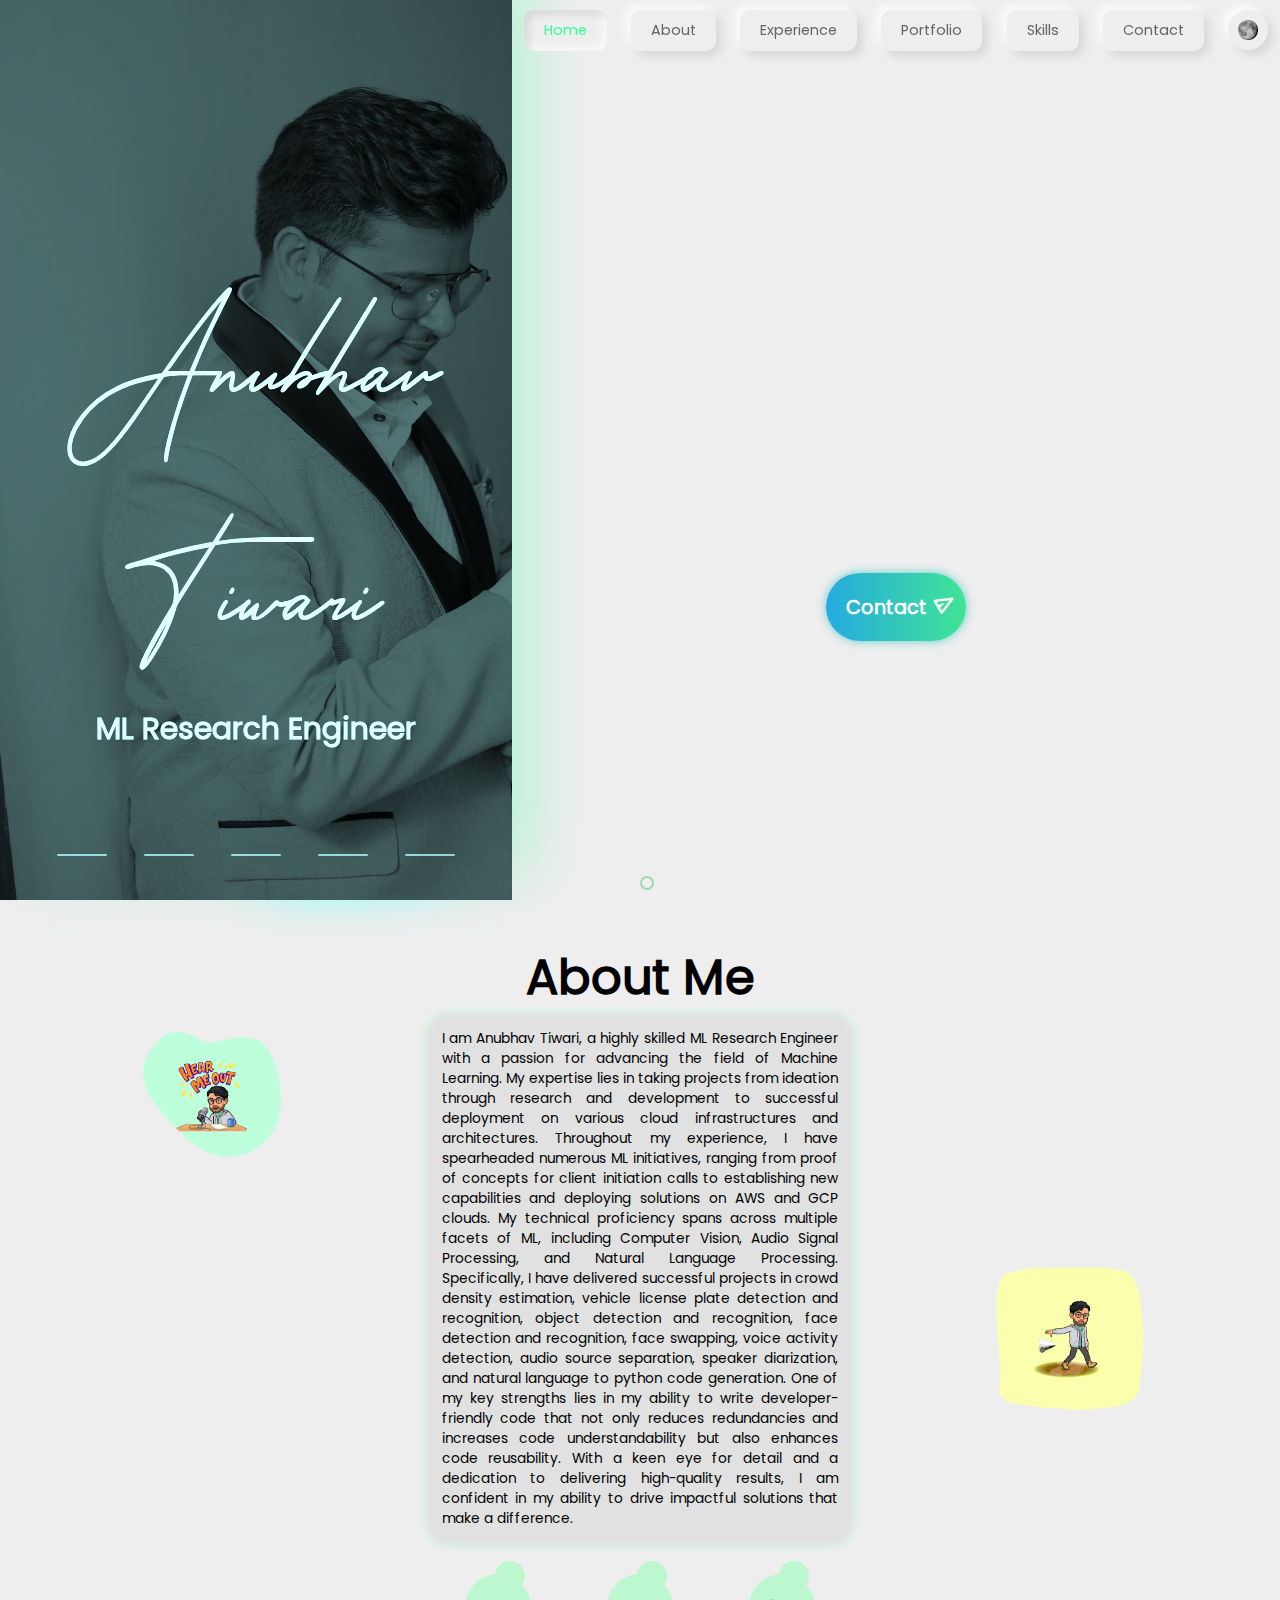
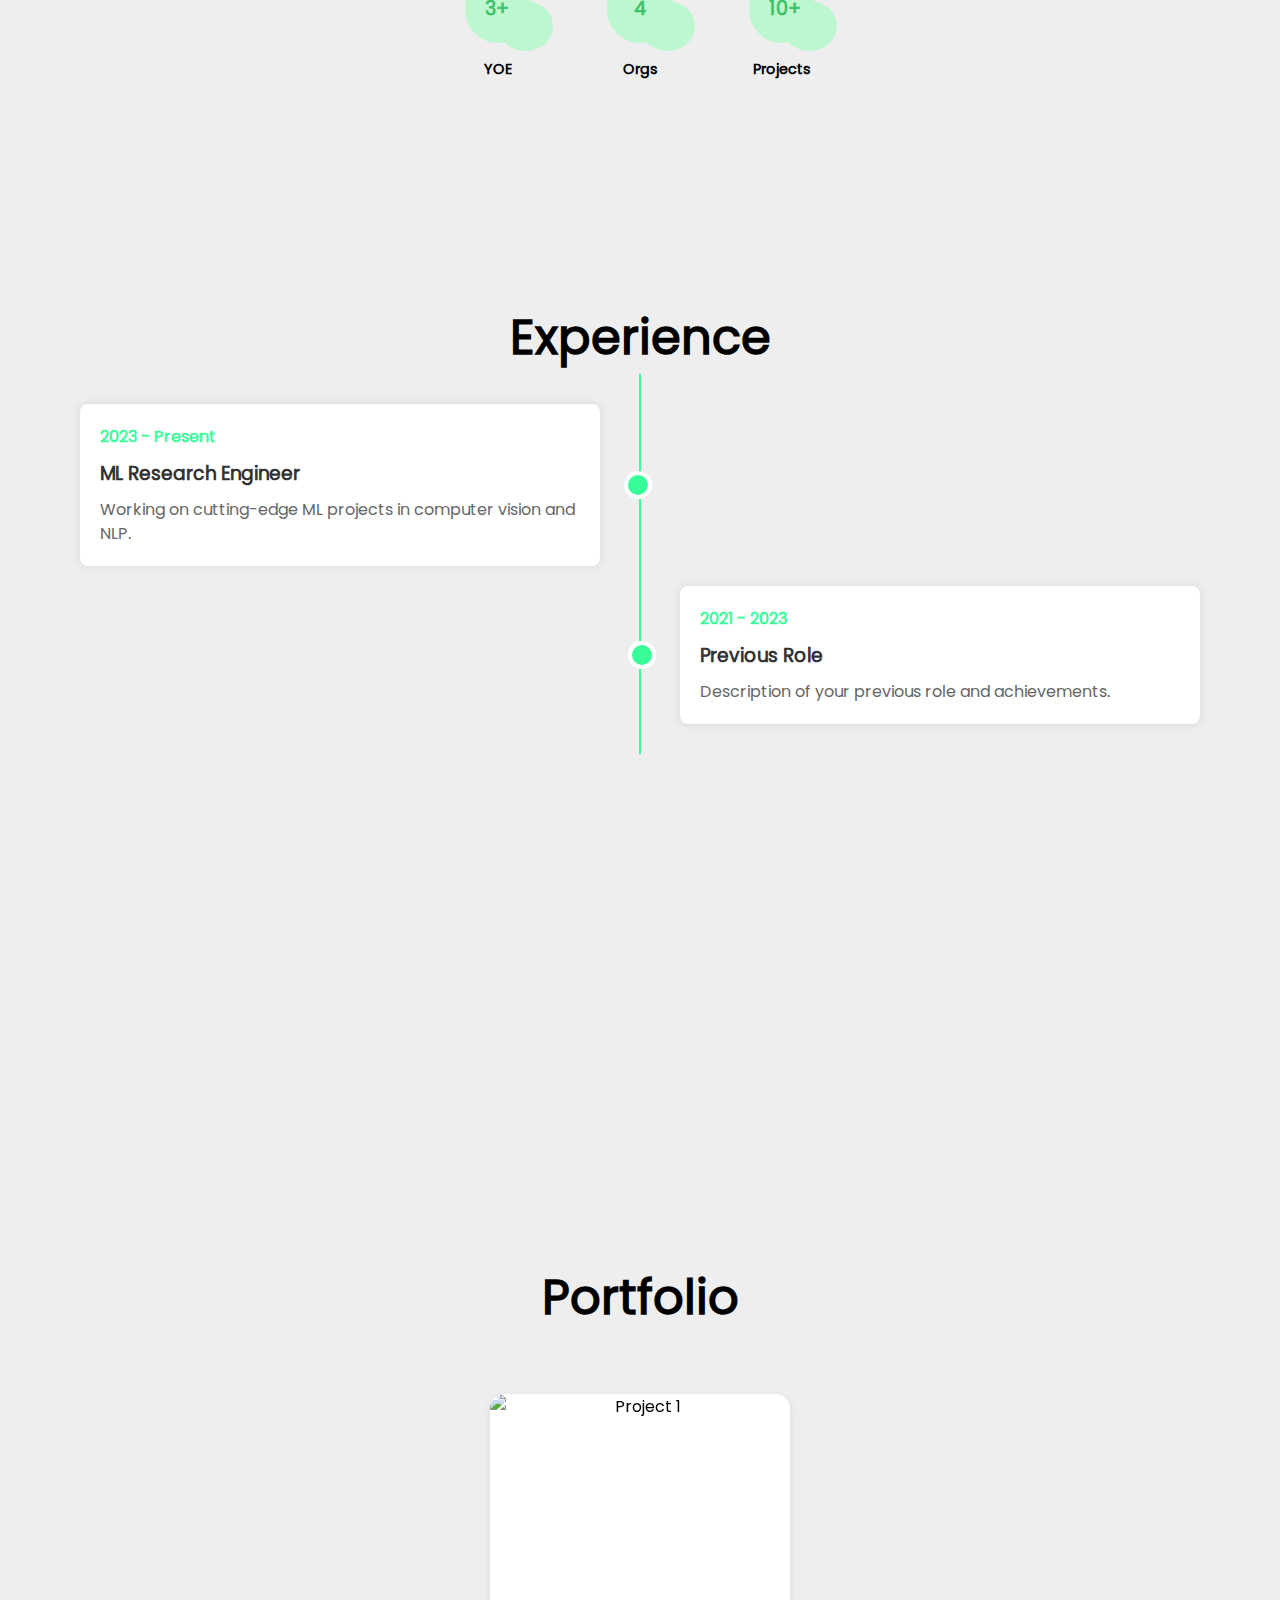
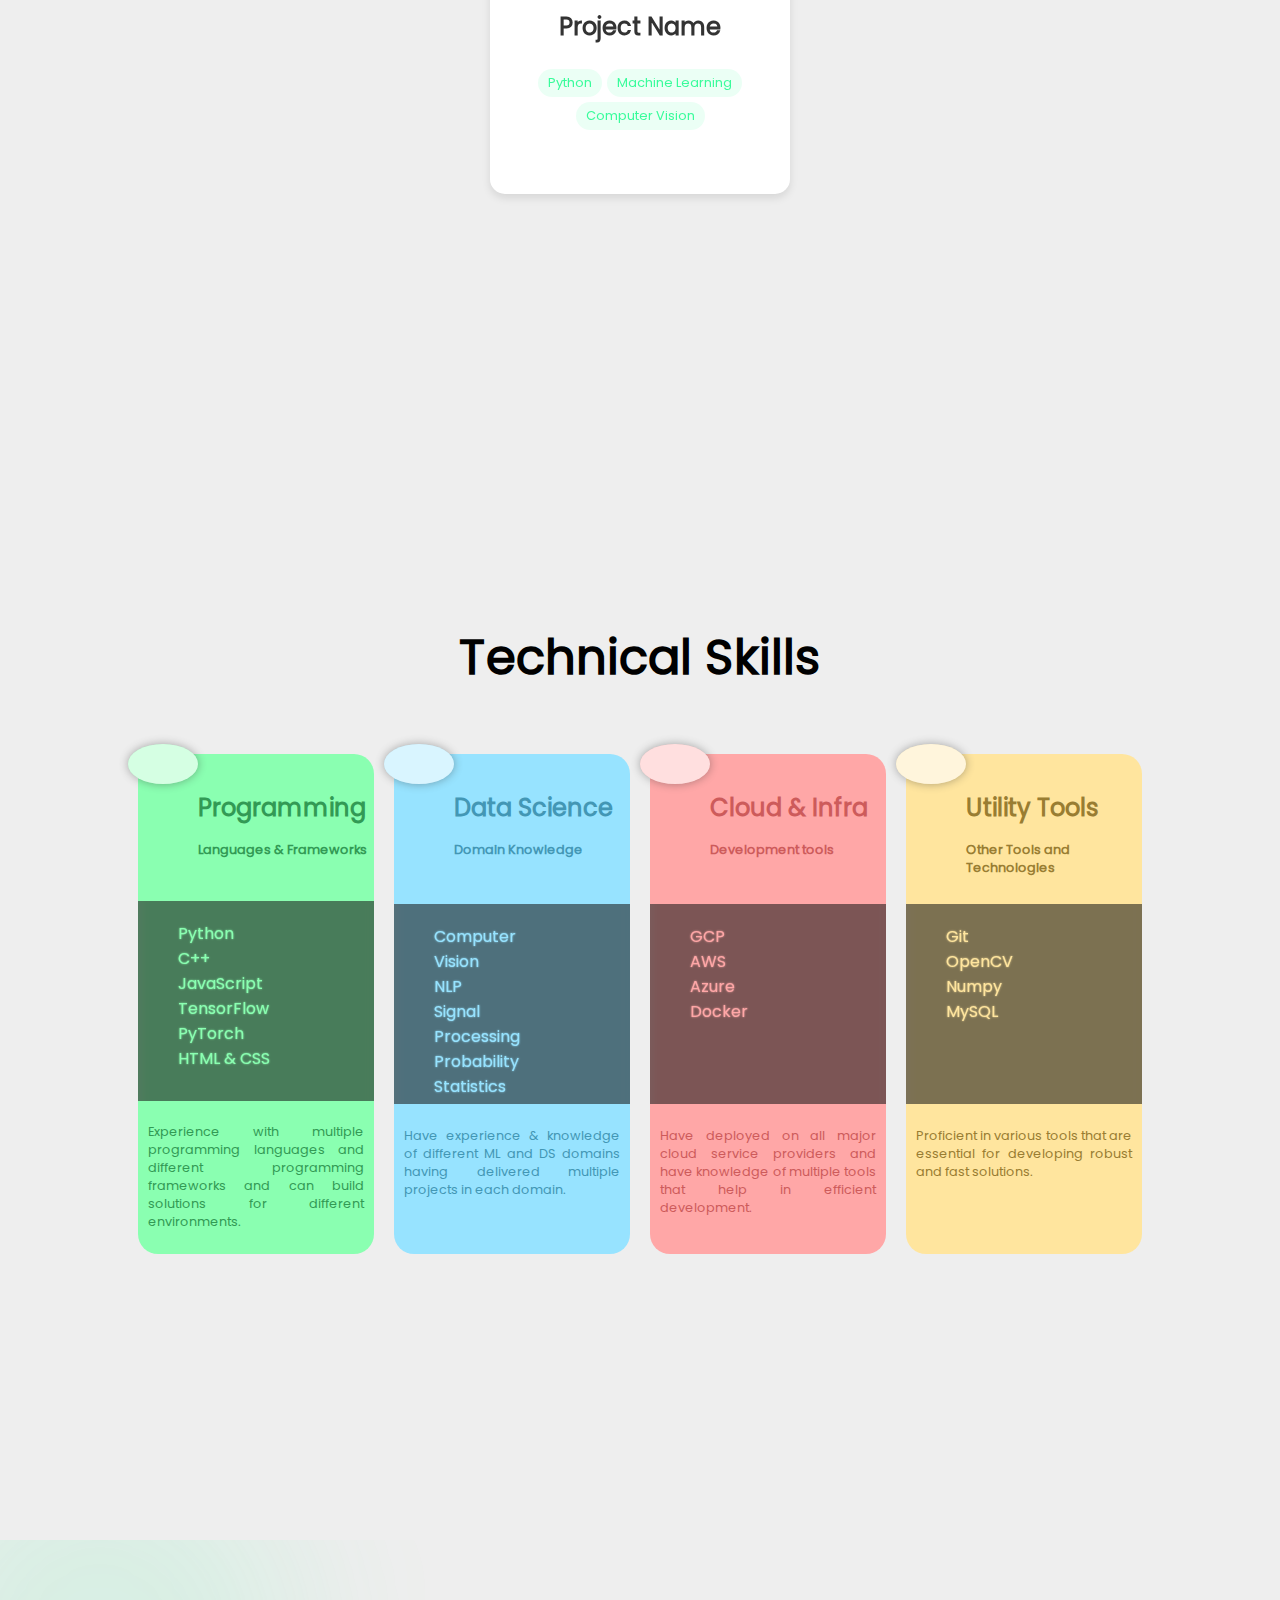
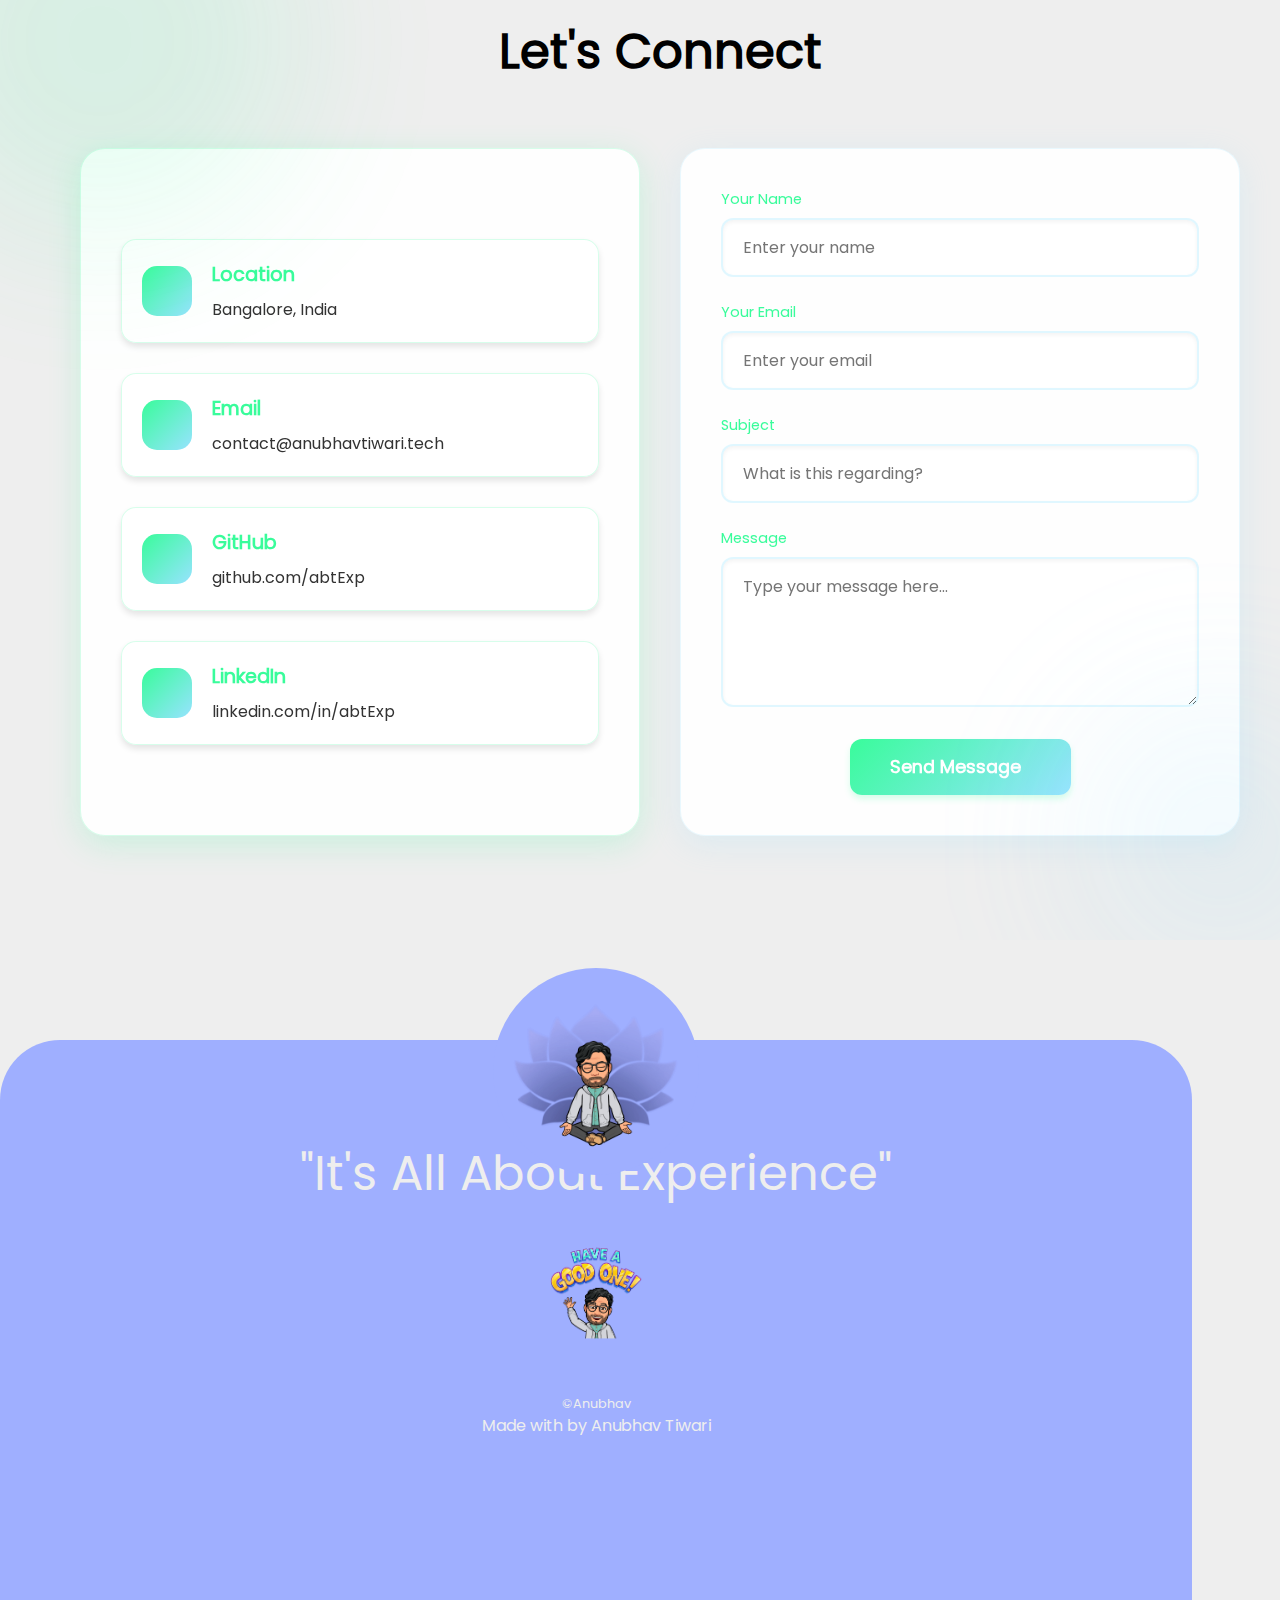
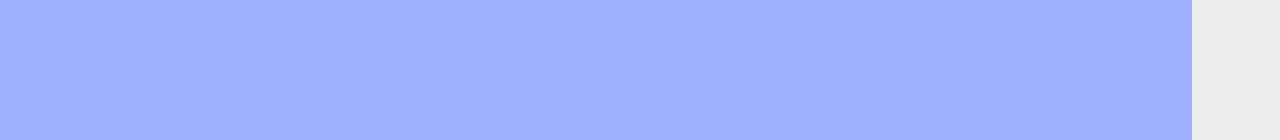
==== commit ccfcf29a: "adding sections and fixing it" ====
--- a/docs/index.html
+++ b/docs/index.html
@@ -9,6 +9,10 @@
         <link rel="stylesheet" type="text/css" href="./style/index.css">
         <link rel="stylesheet" type="text/css" href="./style/skill.css">
         <link rel="stylesheet" type="text/css" href="./style/about.css">
+        <link rel="stylesheet" type="text/css" href="./style/navigation.css">
+        <link rel="stylesheet" type="text/css" href="./style/experience.css">
+        <link rel="stylesheet" type="text/css" href="./style/contact.css">
+        <link rel="stylesheet" type="text/css" href="./style/portfolio.css">
         <link rel="stylesheet" type="text/css" href="./style/footer.css">
         <link rel="stylesheet" href="https://fonts.googleapis.com/css2?family=Material+Symbols+Rounded:opsz,wght,FILL,GRAD@20..48,100..700,0..1,-50..200" />
     </head>
@@ -21,28 +25,29 @@
             </div>
             <!-- End Scroll Icon -->
             <!-- Navigation Bar -->
+            <!-- Navigation Bar -->
             <div id='navigation' class='horizontal-list light-theme'>
-                <div class='horizontal-list-item nav-link active' id='home-link'>
+                <button class='nav-button active' data-target='home'>
                     Home
-                </div>
-                <div class='horizontal-list-item nav-link' id='about-link'>
+                </button>
+                <button class='nav-button' data-target='about'>
                     About
-                </div>
-                <div class='horizontal-list-item nav-link' id='experience-link'>
+                </button>
+                <button class='nav-button' data-target='experience'>
                     Experience
-                </div>
-                <div class='horizontal-list-item nav-link' id='portfolio-link'>
+                </button>
+                <button class='nav-button' data-target='portfolio'>
                     Portfolio
-                </div>
-                <div class='horizontal-list-item nav-link' id='skills-link'>
+                </button>
+                <button class='nav-button' data-target='skills'>
                     Skills
-                </div>
-                <div class='horizontal-list-item nav-link' id='contact-link'>
+                </button>
+                <button class='nav-button' data-target='contact'>
                     Contact
-                </div>
-                <div class='horizontal-list-item' id='theme-button'>
+                </button>
+                <button class='nav-button' id='theme-button'>
                     <img src='./resources/icons/moon.png' alt='theme' id='theme-icon' class='nav-icon light-theme'/>
-                </div>
+                </button>
             </div>
             <!-- End Navigation Bar -->
 
@@ -139,37 +144,51 @@
             <!-- End About Section -->
             <!-- Experience Section -->
             <div id='experience' class='section'>
+                <h1 class='page-title'>Experience</h1>
+                <div class='timeline-container'>
+                    <div class='timeline'>
+                        <div class='timeline-item'>
+                            <div class='timeline-content'>
+                                <div class='timeline-date'>2023 - Present</div>
+                                <h3 class='timeline-title'>ML Research Engineer</h3>
+                                <p class='timeline-description'>Working on cutting-edge ML projects in computer vision and NLP.</p>
+                            </div>
+                        </div>
+                        <div class='timeline-item'>
+                            <div class='timeline-content'>
+                                <div class='timeline-date'>2021 - 2023</div>
+                                <h3 class='timeline-title'>Previous Role</h3>
+                                <p class='timeline-description'>Description of your previous role and achievements.</p>
+                            </div>
+                        </div>
+                        <!-- Add more timeline items as needed -->
+                    </div>
+                </div>
             </div>
             <!-- End Experience Section -->
             <!-- Portfolio Section -->
             <div id='portfolio' class='section'>
                 <h1 class='page-title'>Portfolio</h1>
-                <div class='page-content-container'>
-                    <div id='project-container' class='subsection'>
-                        <div id='project-item-container' class='content'>
-                            <div class='project-item'>
-                                <h2 class='project-name'></h2>
-                                <a href='' class='project-link'></a>
-                                <div class='project-image-bg'></div>
-                                <img src='' class='project-img'/>
-                            </div>
-                            <div class='project-item'>
-                                <h2 class='project-name'></h2>
-                                <a href='' class='project-link'></a>
-                                <div class='project-image-bg'></div>
-                                <img src='' class='project-img'/>
-                            </div>
-                            <div class='project-item'>
-                                <h2 class='project-name'></h2>
-                                <a href='' class='project-link'></a>
-                                <div class='project-image-bg'></div>
-                                <img src='' class='project-img'/>
-                            </div>
-                            <div class='project-item'>
-                                <h2 class='project-name'></h2>
-                                <a href='' class='project-link'></a>
-                                <div class='project-image-bg'></div>
-                                <img src='' class='project-img'/>
+                <div class='project-carousel'>
+                    <div class='project-card'>
+                        <div class='project-card-inner'>
+                            <div class='project-card-front'>
+                                <img src='/api/placeholder/300/200' alt='Project 1' class='project-image'/>
+                                <h3 class='project-title'>Project Name</h3>
+                                <div class='project-tags'>
+                                    <span class='project-tag'>Python</span>
+                                    <span class='project-tag'>Machine Learning</span>
+                                    <span class='project-tag'>Computer Vision</span>
+                                </div>
+                            </div>
+                            <div class='project-card-back'>
+                                <p class='project-description'>
+                                    Detailed description of the project, its challenges, and outcomes.
+                                </p>
+                                <div class='project-links'>
+                                    <a href='#' class='project-link'>Demo</a>
+                                    <a href='#' class='project-link'>Code</a>
+                                </div>
                             </div>
                         </div>
                     </div>
@@ -370,7 +389,81 @@
             </div>
             <!-- End Skills Section -->
             <!-- Contact Section -->
+            <!-- Contact Section -->
+            <!-- Contact Section -->
             <div id='contact' class='section'>
+                <h1 class='page-title'>Let's Connect</h1>
+                <div class='contact-container'>
+                    <!-- Contact Info -->
+                    <div class='contact-info'>
+                        <div class='contact-info-item'>
+                            <div class='contact-icon'>
+                                <i class="fa-solid fa-location-dot"></i>
+                            </div>
+                            <div class='contact-text'>
+                                <h3>Location</h3>
+                                <p>Bangalore, India</p>
+                            </div>
+                        </div>
+                        <div class='contact-info-item'>
+                            <div class='contact-icon'>
+                                <i class="fa-solid fa-envelope"></i>
+                            </div>
+                            <div class='contact-text'>
+                                <h3>Email</h3>
+                                <p>contact@anubhavtiwari.tech</p>
+                            </div>
+                        </div>
+                        <div class='contact-info-item'>
+                            <div class='contact-icon'>
+                                <i class="fa-brands fa-github"></i>
+                            </div>
+                            <div class='contact-text'>
+                                <h3>GitHub</h3>
+                                <p>github.com/abtExp</p>
+                            </div>
+                        </div>
+                        <div class='contact-info-item'>
+                            <div class='contact-icon'>
+                                <i class="fa-brands fa-linkedin"></i>
+                            </div>
+                            <div class='contact-text'>
+                                <h3>LinkedIn</h3>
+                                <p>linkedin.com/in/abtExp</p>
+                            </div>
+                        </div>
+                    </div>
+
+                    <!-- Contact Form -->
+                    <div class='contact-form'>
+                        <form id="contactForm">
+                            <div class='form-group'>
+                                <label>Your Name</label>
+                                <input type='text' class='form-control' placeholder='Enter your name' required>
+                            </div>
+                            <div class='form-group'>
+                                <label>Your Email</label>
+                                <input type='email' class='form-control' placeholder='Enter your email' required>
+                            </div>
+                            <div class='form-group'>
+                                <label>Subject</label>
+                                <input type='text' class='form-control' placeholder='What is this regarding?' required>
+                            </div>
+                            <div class='form-group'>
+                                <label>Message</label>
+                                <textarea class='form-control' placeholder='Type your message here...' required></textarea>
+                            </div>
+                            <button type='submit' class='submit-btn'>
+                                Send Message
+                                <i class="fa-solid fa-paper-plane"></i>
+                            </button>
+                        </form>
+                    </div>
+                </div>
+
+                <!-- Background Elements -->
+                <div class='contact-bg-circle circle-1'></div>
+                <div class='contact-bg-circle circle-2'></div>
             </div>
             <!-- End Contact Section -->
             <!-- Footer Section -->
--- a/docs/style/index.css
+++ b/docs/style/index.css
@@ -562,4 +562,103 @@
     }
 }
 
-/* Add these styles at the end of your existing index.css file */+/* Add these styles at the end of your existing index.css file */
+/* Additional responsive fixes */
+@media screen and (max-width: 768px) {
+    /* Navigation fixes */
+    #navigation {
+        padding: 5px 0;
+        font-size: 0.9em;
+        background: rgba(238, 238, 238, 0.95) !important;
+    }
+    
+    /* Home section fixes */
+    #banner {
+        max-width: 100%;
+        height: 50vh;
+    }
+    
+    #signature {
+        margin-top: 20%;
+        font-size: 3em;
+    }
+    
+    #designation {
+        margin-bottom: 10%;
+        font-size: 1.2em;
+    }
+    
+    /* About section fixes */
+    #about-text {
+        font-size: 0.8em;
+        padding: 10px;
+    }
+    
+    .stat-instance {
+        padding: 5px;
+    }
+    
+    .stat-number {
+        font-size: 1em;
+        padding: 15px;
+    }
+    
+    /* Skills section fixes */
+    .skill-container {
+        width: 90%;
+        margin: 10px auto;
+        height: auto;
+        min-height: 400px;
+    }
+    
+    .skill-title {
+        font-size: 1.2em;
+        padding-left: 40px;
+    }
+    
+    .skilllist-item {
+        font-size: 0.9em;
+    }
+}
+
+@media screen and (max-width: 480px) {
+    /* Navigation fixes */
+    #navigation {
+        font-size: 0.8em;
+        padding: 3px 0;
+    }
+    
+    /* Further reduce sizes */
+    #signature {
+        font-size: 2.5em;
+    }
+    
+    #designation {
+        font-size: 1em;
+    }
+    
+    .page-title {
+        font-size: 2em;
+    }
+    
+    /* Adjust spacing */
+    .section {
+        padding-top: 5px;
+        padding-bottom: 30px;
+    }
+    
+    /* Make skills more compact */
+    .skill-container {
+        margin: 5px auto;
+        min-height: 350px;
+    }
+    
+    .skill-title {
+        font-size: 1.1em;
+    }
+    
+    .skilllist-item {
+        font-size: 0.8em;
+    }
+}
+
--- a/docs/style/navigation.css
+++ b/docs/style/navigation.css
@@ -0,0 +1,72 @@
+.nav-button {
+    padding: 10px 20px;
+    border: none;
+    border-radius: 10px;
+    font-family: poppins;
+    font-weight: 500;
+    font-size: 0.9em;
+    cursor: pointer;
+    transition: all 0.3s ease;
+    background: #eee;
+    color: #666;
+    position: relative;
+    /* Neomorphic effect */
+    box-shadow: 5px 5px 10px rgba(0, 0, 0, 0.1),
+                -5px -5px 10px rgba(255, 255, 255, 0.8);
+}
+
+.nav-button:hover {
+    color: rgb(57, 252, 155);
+    box-shadow: inset 4px 4px 8px rgba(0, 0, 0, 0.1),
+                inset -4px -4px 8px rgba(255, 255, 255, 0.8);
+}
+
+.nav-button.active {
+    color: rgb(57, 252, 155);
+    box-shadow: inset 4px 4px 8px rgba(0, 0, 0, 0.1),
+                inset -4px -4px 8px rgba(255, 255, 255, 0.8);
+}
+
+/* Theme button specific styles */
+#theme-button {
+    width: 40px;
+    height: 40px;
+    border-radius: 50%;
+    display: flex;
+    align-items: center;
+    justify-content: center;
+    padding: 0;
+}
+
+#theme-icon {
+    width: 20px;
+    height: 20px;
+}
+
+/* Responsive navigation */
+@media screen and (max-width: 768px) {
+    #navigation {
+        padding: 10px;
+        gap: 10px;
+        flex-wrap: wrap;
+    }
+
+    .nav-button {
+        padding: 8px 15px;
+        font-size: 0.8em;
+    }
+}
+
+/* Dark theme adjustments */
+.dark-theme .nav-button {
+    background: #1a1a1a;
+    color: #eee;
+    box-shadow: 5px 5px 10px rgba(0, 0, 0, 0.3),
+                -5px -5px 10px rgba(255, 255, 255, 0.05);
+}
+
+.dark-theme .nav-button:hover,
+.dark-theme .nav-button.active {
+    box-shadow: inset 4px 4px 8px rgba(0, 0, 0, 0.3),
+                inset -4px -4px 8px rgba(255, 255, 255, 0.05);
+}--- a/docs/style/experience.css
+++ b/docs/style/experience.css
@@ -0,0 +1,98 @@
+.timeline-container {
+    max-width: 1200px;
+    margin: 0 auto;
+    padding: 0 20px;
+}
+
+.timeline {
+    position: relative;
+    padding: 20px 0;
+}
+
+.timeline::before {
+    content: '';
+    position: absolute;
+    width: 2px;
+    background: rgb(57, 252, 155);
+    top: 0;
+    bottom: 0;
+    left: 50%;
+    margin-left: -1px;
+}
+
+.timeline-item {
+    padding: 10px 40px;
+    position: relative;
+    width: 50%;
+    box-sizing: border-box;
+}
+
+.timeline-item::after {
+    content: '';
+    position: absolute;
+    width: 20px;
+    height: 20px;
+    background: rgb(57, 252, 155);
+    border: 4px solid #fff;
+    border-radius: 50%;
+    top: 50%;
+    transform: translateY(-50%);
+    right: -12px;
+}
+
+.timeline-item:nth-child(even) {
+    left: 50%;
+}
+
+.timeline-item:nth-child(even)::after {
+    left: -12px;
+}
+
+.timeline-content {
+    padding: 20px;
+    background: #fff;
+    border-radius: 8px;
+    box-shadow: 0 0 10px rgba(0, 0, 0, 0.1);
+}
+
+.timeline-date {
+    font-weight: bold;
+    margin-bottom: 10px;
+    color: rgb(57, 252, 155);
+}
+
+.timeline-title {
+    margin: 0 0 10px;
+    color: #333;
+}
+
+.timeline-description {
+    margin: 0;
+    line-height: 1.5;
+    color: #666;
+}
+
+@media screen and (max-width: 768px) {
+    .timeline::before {
+        left: 31px;
+    }
+    
+    .timeline-item {
+        width: 100%;
+        padding-left: 70px;
+        padding-right: 25px;
+    }
+    
+    .timeline-item:nth-child(even) {
+        left: 0;
+    }
+    
+    .timeline-item::after {
+        left: 19px;
+        right: auto;
+    }
+    
+    .timeline-item:nth-child(even)::after {
+        left: 19px;
+    }
+}--- a/docs/style/contact.css
+++ b/docs/style/contact.css
@@ -0,0 +1,256 @@
+#contact {
+    padding: 50px 20px;
+    position: relative;
+    overflow: hidden;
+    min-height: 100vh;
+    display: flex;
+    flex-direction: column;
+    justify-content: center;
+    background: rgba(238, 238, 238, 0.5);
+    margin-bottom: 100px; /* Add spacing before footer */
+}
+
+.contact-container {
+    max-width: 1200px;
+    margin: 40px auto;
+    display: flex;
+    gap: 40px;
+    padding: 20px;
+    width: 100%;
+    box-sizing: border-box;
+}
+
+.contact-info, .contact-form {
+    flex: 1;
+    padding: 40px;
+    border-radius: 25px;
+    backdrop-filter: blur(10px);
+    -webkit-backdrop-filter: blur(10px);
+    position: relative;
+    overflow: hidden;
+    box-sizing: border-box;
+}
+
+.contact-info {
+    background: rgba(255, 255, 255, 0.9);
+    box-shadow: 0 8px 32px rgba(57, 252, 155, 0.2);
+    border: 1px solid rgba(57, 252, 155, 0.2);
+    display: flex;
+    flex-direction: column;
+    justify-content: center;
+    gap: 30px;
+}
+
+.contact-form {
+    background: rgba(255, 255, 255, 0.9);
+    box-shadow: 0 8px 32px rgba(151, 227, 255, 0.2);
+    border: 1px solid rgba(151, 227, 255, 0.2);
+}
+
+.contact-info-item {
+    display: flex;
+    align-items: center;
+    gap: 20px;
+    padding: 20px;
+    border-radius: 15px;
+    background: rgba(255, 255, 255, 0.8);
+    transition: all 0.3s ease;
+    border: 1px solid rgba(57, 252, 155, 0.2);
+    box-shadow: 0 4px 6px rgba(0, 0, 0, 0.1);
+}
+
+.contact-info-item:hover {
+    transform: translateY(-5px);
+    background: rgba(57, 252, 155, 0.1);
+    border-color: rgba(57, 252, 155, 0.3);
+    box-shadow: 0 8px 15px rgba(57, 252, 155, 0.2);
+}
+
+.contact-icon {
+    min-width: 50px;
+    width: 50px;
+    height: 50px;
+    display: flex;
+    align-items: center;
+    justify-content: center;
+    border-radius: 15px;
+    background: linear-gradient(135deg, rgb(57, 252, 155), rgb(151, 227, 255));
+    color: white;
+    font-size: 1.4em;
+    transition: all 0.3s ease;
+}
+
+.contact-info-item:hover .contact-icon {
+    transform: scale(1.1);
+}
+
+.contact-text {
+    flex: 1;
+}
+
+.contact-text h3 {
+    margin: 0;
+    font-size: 1.2em;
+    color: rgb(57, 252, 155);
+    font-weight: 600;
+}
+
+.contact-text p {
+    margin: 8px 0 0;
+    font-size: 1em;
+    color: #333;
+}
+
+.form-group {
+    margin-bottom: 25px;
+    width: 100%;
+    box-sizing: border-box;
+}
+
+.form-group label {
+    display: block;
+    margin-bottom: 8px;
+    color: rgb(57, 252, 155);
+    font-weight: 500;
+    font-size: 0.9em;
+}
+
+.form-control {
+    width: 100%;
+    padding: 15px 20px;
+    border: 2px solid rgba(151, 227, 255, 0.3);
+    border-radius: 12px;
+    background: rgba(255, 255, 255, 0.9);
+    color: #333;
+    font-family: poppins;
+    font-size: 1em;
+    transition: all 0.3s ease;
+    box-sizing: border-box;
+    box-shadow: inset 0 2px 4px rgba(0, 0, 0, 0.05);
+}
+
+.form-control:focus {
+    outline: none;
+    border-color: rgb(57, 252, 155);
+    box-shadow: 0 0 15px rgba(57, 252, 155, 0.2);
+}
+
+textarea.form-control {
+    min-height: 150px;
+    resize: vertical;
+}
+
+.submit-btn {
+    padding: 15px 40px;
+    border: none;
+    border-radius: 12px;
+    background: linear-gradient(135deg, rgb(57, 252, 155), rgb(151, 227, 255));
+    color: white;
+    font-family: poppins;
+    font-size: 1.1em;
+    font-weight: 600;
+    cursor: pointer;
+    transition: all 0.3s ease;
+    display: flex;
+    align-items: center;
+    gap: 10px;
+    margin: 0 auto;
+    box-shadow: 0 4px 6px rgba(57, 252, 155, 0.2);
+}
+
+.submit-btn i {
+    font-size: 1.2em;
+}
+
+.submit-btn:hover {
+    transform: translateY(-2px);
+    box-shadow: 0 8px 15px rgba(57, 252, 155, 0.3);
+}
+
+.submit-btn:active {
+    transform: translateY(0);
+}
+
+/* Background elements */
+.contact-bg-circle {
+    position: absolute;
+    border-radius: 50%;
+    filter: blur(80px);
+    z-index: -1;
+    opacity: 0.6;
+}
+
+.circle-1 {
+    width: 400px;
+    height: 400px;
+    background: rgba(57, 252, 155, 0.2);
+    top: -100px;
+    left: -100px;
+}
+
+.circle-2 {
+    width: 300px;
+    height: 300px;
+    background: rgba(151, 227, 255, 0.2);
+    bottom: -50px;
+    right: -50px;
+}
+
+/* Dark theme adjustments */
+.dark-theme #contact {
+    background: rgba(0, 0, 0, 0.8);
+}
+
+.dark-theme .contact-info,
+.dark-theme .contact-form {
+    background: rgba(255, 255, 255, 0.1);
+}
+
+.dark-theme .contact-info-item {
+    background: rgba(255, 255, 255, 0.05);
+}
+
+.dark-theme .contact-text p {
+    color: #eee;
+}
+
+.dark-theme .form-control {
+    background: rgba(255, 255, 255, 0.05);
+    color: #eee;
+    border-color: rgba(255, 255, 255, 0.1);
+}
+
+/* Responsive design */
+@media screen and (max-width: 968px) {
+    .contact-container {
+        flex-direction: column;
+        gap: 30px;
+        padding: 10px;
+    }
+
+    .contact-info, .contact-form {
+        padding: 30px;
+        width: 100%;
+    }
+}
+
+@media screen and (max-width: 480px) {
+    .contact-info, .contact-form {
+        padding: 20px;
+    }
+
+    .contact-info-item {
+        padding: 15px;
+    }
+
+    .contact-icon {
+        width: 40px;
+        height: 40px;
+        font-size: 1.2em;
+    }
+    
+    .submit-btn {
+        width: 100%;
+        justify-content: center;
+    }
+}--- a/docs/style/portfolio.css
+++ b/docs/style/portfolio.css
@@ -0,0 +1,121 @@
+.project-carousel {
+    width: 100%;
+    display: flex;
+    flex-wrap: wrap;
+    justify-content: center;
+    gap: 20px;
+    padding: 50px 0;
+}
+
+.project-card {
+    width: 300px;
+    height: 400px;
+    perspective: 1000px;
+    margin: 10px;
+}
+
+.project-card-inner {
+    position: relative;
+    width: 100%;
+    height: 100%;
+    text-align: center;
+    transition: transform 0.6s;
+    transform-style: preserve-3d;
+    cursor: pointer;
+}
+
+.project-card:hover .project-card-inner {
+    transform: rotateY(180deg);
+}
+
+.project-card-front, .project-card-back {
+    position: absolute;
+    width: 100%;
+    height: 100%;
+    backface-visibility: hidden;
+    border-radius: 15px;
+    box-shadow: 0 4px 8px rgba(0,0,0,0.1);
+}
+
+.project-card-front {
+    background: white;
+    display: flex;
+    flex-direction: column;
+    overflow: hidden;
+}
+
+.project-card-back {
+    background: rgb(57, 252, 155);
+    color: white;
+    transform: rotateY(180deg);
+    padding: 20px;
+    display: flex;
+    flex-direction: column;
+    justify-content: center;
+}
+
+.project-image {
+    width: 100%;
+    height: 200px;
+    object-fit: cover;
+}
+
+.project-title {
+    font-size: 1.5em;
+    margin: 15px 0;
+    color: #333;
+}
+
+.project-tags {
+    display: flex;
+    flex-wrap: wrap;
+    gap: 5px;
+    padding: 10px;
+    justify-content: center;
+}
+
+.project-tag {
+    background: rgba(57, 252, 155, 0.1);
+    color: rgb(57, 252, 155);
+    padding: 5px 10px;
+    border-radius: 15px;
+    font-size: 0.8em;
+}
+
+.project-description {
+    font-size: 0.9em;
+    line-height: 1.5;
+    margin: 15px 0;
+}
+
+.project-links {
+    display: flex;
+    justify-content: center;
+    gap: 15px;
+    margin-top: auto;
+}
+
+.project-link {
+    color: white;
+    text-decoration: none;
+    padding: 8px 15px;
+    border: 2px solid white;
+    border-radius: 20px;
+    transition: all 0.3s ease;
+}
+
+.project-link:hover {
+    background: white;
+    color: rgb(57, 252, 155);
+}
+
+@media screen and (max-width: 768px) {
+    .project-carousel {
+        padding: 20px;
+    }
+    
+    .project-card {
+        width: 100%;
+        max-width: 300px;
+    }
+}--- a/docs/style/footer.css
+++ b/docs/style/footer.css
@@ -1,12 +1,71 @@
 #footer {
-    padding-bottom: 20px;
+    padding: 50px 20px 20px;
     display: flex;
-    max-height: 80%;
+    max-height: 70%;
     flex-direction: column;
     justify-content: center;
+    max-width: 90%;
     text-align: center;
     border-radius: 60px 60px 0px 0px;
     background-color: rgb(159, 175, 255);
+    position: relative; /* Add this */
+    z-index: 1; /* Add this */
+}
+
+#footer-banner-floating img {
+    max-width: 15%;
+    background-color: rgb(159, 175, 255);
+    border-radius: 200px;
+    padding: 20px;
+    position: relative;
+    z-index: 2;
+}
+
+/* Adjust quote positioning */
+#quote {
+    font-size: 3em;
+    color: #eee;
+    margin-top: -120px; /* Adjust this value as needed */
+}
+
+/* Fix any background elements that might overlap */
+.contact-bg-circle {
+    z-index: 0;
+}
+
+/* Responsive adjustments */
+@media screen and (max-width: 768px) {
+    #contact {
+        margin-bottom: 80px;
+    }
+    
+    #footer {
+        padding-top: 30px;
+    }
+    
+    #footer-banner-floating {
+        transform: translateY(-60px);
+    }
+    
+    #quote {
+        font-size: 2em;
+        margin-top: -80px;
+    }
+}
+
+@media screen and (max-width: 480px) {
+    #contact {
+        margin-bottom: 60px;
+    }
+    
+    #footer-banner-floating {
+        transform: translateY(-40px);
+    }
+    
+    #quote {
+        font-size: 1.5em;
+        margin-top: -60px;
+    }
 }
 
 #footer-banner-floating {
@@ -14,6 +73,7 @@
     padding: 20px;
     margin: auto;
     z-index: 999;
+    transform: translateY(-80px);
 }
 
 #footer-banner-floating img {
@@ -23,7 +83,7 @@
     z-index: 999;
     background-color: rgb(159, 175, 255);
     border-radius: 200px;
-    transform: translateY(-50%);
+    transform: translateY(-30%);
     padding: 20px;
 }
 
@@ -32,6 +92,7 @@
     color: #eee;
     text-align: center;
     margin: auto;
+    z-index:9999;
     position: relative;
     display: flex;
     flex-direction: column;
@@ -46,7 +107,7 @@
 #quote {
     font-size: 3em;
     color: #eee;
-    transform: translateY(-180%);
+    transform: translateY(20%);
 }
 
 #footer-last-image {
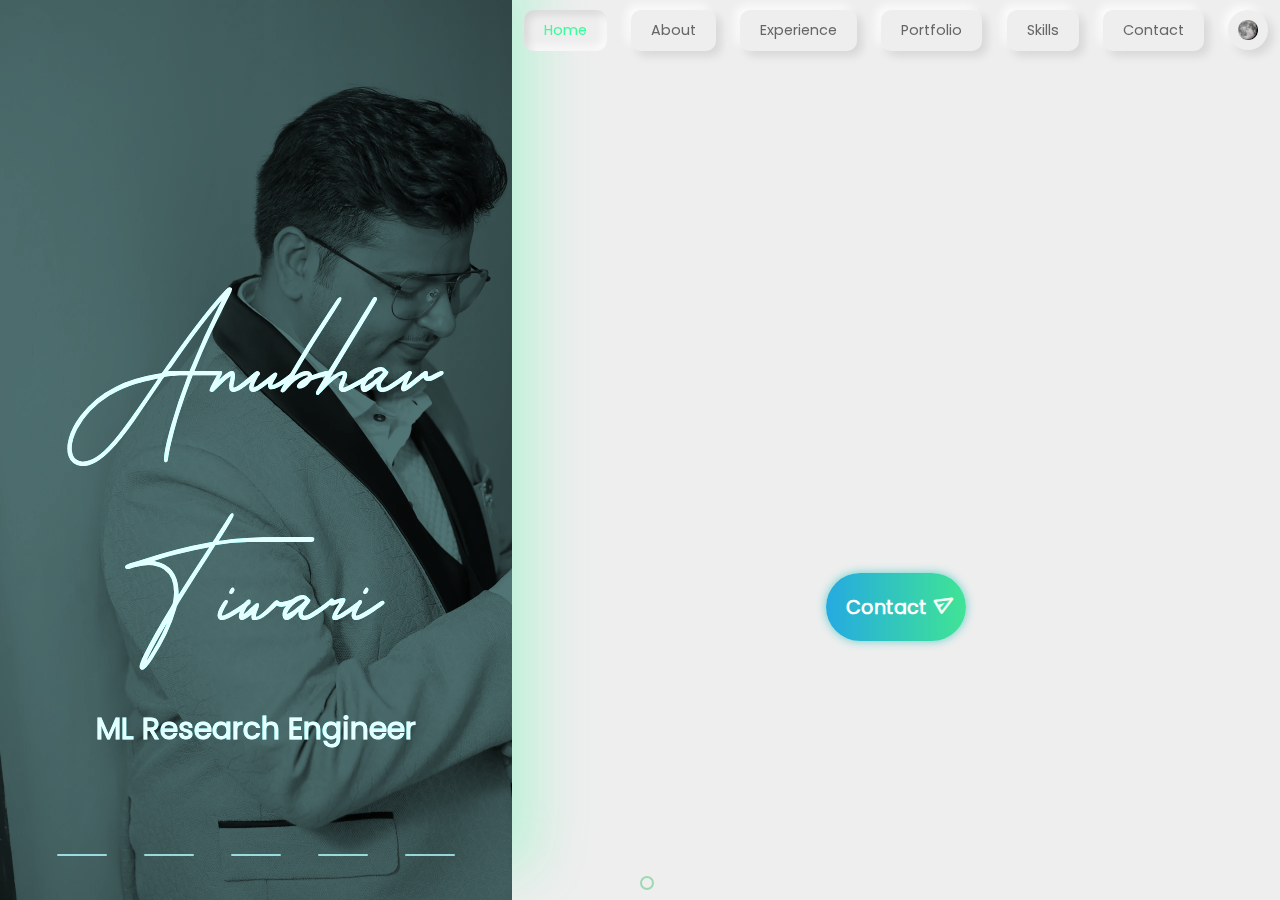
==== commit 3403d8c6: "fixing experience and portfolio and contact section" ====
--- a/docs/index.html
+++ b/docs/index.html
@@ -15,6 +15,7 @@
         <link rel="stylesheet" type="text/css" href="./style/portfolio.css">
         <link rel="stylesheet" type="text/css" href="./style/footer.css">
         <link rel="stylesheet" href="https://fonts.googleapis.com/css2?family=Material+Symbols+Rounded:opsz,wght,FILL,GRAD@20..48,100..700,0..1,-50..200" />
+        <meta name="viewport" content="width=device-width, initial-scale=1.0, maximum-scale=1.0, user-scalable=no">
     </head>
     <body>
         <!-- Container For All Pages -->
@@ -145,45 +146,122 @@
             <!-- Experience Section -->
             <div id='experience' class='section'>
                 <h1 class='page-title'>Experience</h1>
-                <div class='timeline-container'>
-                    <div class='timeline'>
-                        <div class='timeline-item'>
-                            <div class='timeline-content'>
-                                <div class='timeline-date'>2023 - Present</div>
-                                <h3 class='timeline-title'>ML Research Engineer</h3>
-                                <p class='timeline-description'>Working on cutting-edge ML projects in computer vision and NLP.</p>
-                            </div>
-                        </div>
-                        <div class='timeline-item'>
-                            <div class='timeline-content'>
-                                <div class='timeline-date'>2021 - 2023</div>
-                                <h3 class='timeline-title'>Previous Role</h3>
-                                <p class='timeline-description'>Description of your previous role and achievements.</p>
-                            </div>
-                        </div>
-                        <!-- Add more timeline items as needed -->
+                <div class='experience-container'>
+                    <!-- Experience Card 1 -->
+                    <div class='experience-card'>
+                        <div class='experience-card-inner'>
+                            <div class='experience-card-front'>
+                                <div class='company-logo'>
+                                    <i class="fa-solid fa-building"></i>
+                                </div>
+                                <h3 class='company-name'>Machine Learning Corp</h3>
+                                <div class='job-title'>ML Research Engineer</div>
+                                <div class='job-duration'>2023 - Present</div>
+                            </div>
+                            <div class='experience-card-back'>
+                                <h3>Key Responsibilities</h3>
+                                <ul class='experience-points'>
+                                    <li>Developed cutting-edge computer vision models for crowd density estimation</li>
+                                    <li>Implemented ML pipelines for license plate recognition with 98% accuracy</li>
+                                    <li>Created voice activity detection systems for noisy environments</li>
+                                    <li>Designed and deployed speaker diarization models on cloud infrastructure</li>
+                                </ul>
+                            </div>
+                        </div>
+                    </div>
+                    
+                    <!-- Experience Card 2 -->
+                    <div class='experience-card'>
+                        <div class='experience-card-inner'>
+                            <div class='experience-card-front'>
+                                <div class='company-logo'>
+                                    <i class="fa-solid fa-laptop-code"></i>
+                                </div>
+                                <h3 class='company-name'>AI Solutions Inc</h3>
+                                <div class='job-title'>ML Engineer</div>
+                                <div class='job-duration'>2021 - 2023</div>
+                            </div>
+                            <div class='experience-card-back'>
+                                <h3>Key Responsibilities</h3>
+                                <ul class='experience-points'>
+                                    <li>Led multiple machine learning initiatives from POC to production</li>
+                                    <li>Established new capabilities in face recognition systems</li>
+                                    <li>Created object detection models with high precision and recall</li>
+                                    <li>Deployed ML solutions on AWS and GCP with high scalability</li>
+                                </ul>
+                            </div>
+                        </div>
+                    </div>
+                    
+                    <!-- Experience Card 3 -->
+                    <div class='experience-card'>
+                        <div class='experience-card-inner'>
+                            <div class='experience-card-front'>
+                                <div class='company-logo'>
+                                    <i class="fa-solid fa-chart-line"></i>
+                                </div>
+                                <h3 class='company-name'>Data Insights Co</h3>
+                                <div class='job-title'>Data Scientist</div>
+                                <div class='job-duration'>2020 - 2021</div>
+                            </div>
+                            <div class='experience-card-back'>
+                                <h3>Key Responsibilities</h3>
+                                <ul class='experience-points'>
+                                    <li>Designed machine learning models for various business problems</li>
+                                    <li>Analyzed large datasets to extract actionable insights</li>
+                                    <li>Built prediction models with high accuracy for business forecasting</li>
+                                    <li>Collaborated with cross-functional teams to deliver data-driven solutions</li>
+                                </ul>
+                            </div>
+                        </div>
+                    </div>
+                    
+                    <!-- Experience Card 4 -->
+                    <div class='experience-card'>
+                        <div class='experience-card-inner'>
+                            <div class='experience-card-front'>
+                                <div class='company-logo'>
+                                    <i class="fa-solid fa-graduation-cap"></i>
+                                </div>
+                                <h3 class='company-name'>Research University</h3>
+                                <div class='job-title'>Research Assistant</div>
+                                <div class='job-duration'>2019 - 2020</div>
+                            </div>
+                            <div class='experience-card-back'>
+                                <h3>Key Responsibilities</h3>
+                                <ul class='experience-points'>
+                                    <li>Conducted research in natural language processing</li>
+                                    <li>Published papers on innovative deep learning models</li>
+                                    <li>Implemented prototype solutions for academic research</li>
+                                    <li>Mentored junior researchers in ML methodologies</li>
+                                </ul>
+                            </div>
+                        </div>
                     </div>
                 </div>
             </div>
             <!-- End Experience Section -->
+            <div class="section-divider" id="experience-portfolio-divider"></div>
             <!-- Portfolio Section -->
+            <!-- Replace your current Portfolio Section with this improved version -->
             <div id='portfolio' class='section'>
                 <h1 class='page-title'>Portfolio</h1>
                 <div class='project-carousel'>
                     <div class='project-card'>
                         <div class='project-card-inner'>
                             <div class='project-card-front'>
-                                <img src='/api/placeholder/300/200' alt='Project 1' class='project-image'/>
-                                <h3 class='project-title'>Project Name</h3>
+                                <img src='/api/placeholder/300/200' alt='Computer Vision Project' class='project-image'/>
+                                <h3 class='project-title'>Crowd Density Estimation</h3>
                                 <div class='project-tags'>
                                     <span class='project-tag'>Python</span>
-                                    <span class='project-tag'>Machine Learning</span>
+                                    <span class='project-tag'>PyTorch</span>
                                     <span class='project-tag'>Computer Vision</span>
                                 </div>
                             </div>
                             <div class='project-card-back'>
                                 <p class='project-description'>
-                                    Detailed description of the project, its challenges, and outcomes.
+                                    Developed a deep learning model for estimating crowd density in public spaces with over 95% accuracy.
+                                    The solution works in varied lighting conditions and can process real-time video streams.
                                 </p>
                                 <div class='project-links'>
                                     <a href='#' class='project-link'>Demo</a>
@@ -192,9 +270,82 @@
                             </div>
                         </div>
                     </div>
+                    
+                    <div class='project-card'>
+                        <div class='project-card-inner'>
+                            <div class='project-card-front'>
+                                <img src='/api/placeholder/300/200' alt='NLP Project' class='project-image'/>
+                                <h3 class='project-title'>Code Generation NLP</h3>
+                                <div class='project-tags'>
+                                    <span class='project-tag'>Python</span>
+                                    <span class='project-tag'>TensorFlow</span>
+                                    <span class='project-tag'>NLP</span>
+                                </div>
+                            </div>
+                            <div class='project-card-back'>
+                                <p class='project-description'>
+                                    Built a natural language to Python code generator that converts text descriptions into 
+                                    executable code snippets with high accuracy and proper formatting.
+                                </p>
+                                <div class='project-links'>
+                                    <a href='#' class='project-link'>Demo</a>
+                                    <a href='#' class='project-link'>Code</a>
+                                </div>
+                            </div>
+                        </div>
+                    </div>
+                    
+                    <div class='project-card'>
+                        <div class='project-card-inner'>
+                            <div class='project-card-front'>
+                                <img src='/api/placeholder/300/200' alt='Audio Project' class='project-image'/>
+                                <h3 class='project-title'>Speaker Diarization</h3>
+                                <div class='project-tags'>
+                                    <span class='project-tag'>Python</span>
+                                    <span class='project-tag'>Signal Processing</span>
+                                    <span class='project-tag'>ML</span>
+                                </div>
+                            </div>
+                            <div class='project-card-back'>
+                                <p class='project-description'>
+                                    Created an audio processing system that can identify and separate different speakers 
+                                    in a conversation, even in noisy environments.
+                                </p>
+                                <div class='project-links'>
+                                    <a href='#' class='project-link'>Demo</a>
+                                    <a href='#' class='project-link'>Code</a>
+                                </div>
+                            </div>
+                        </div>
+                    </div>
+                    
+                    <div class='project-card'>
+                        <div class='project-card-inner'>
+                            <div class='project-card-front'>
+                                <img src='/api/placeholder/300/200' alt='Cloud Project' class='project-image'/>
+                                <h3 class='project-title'>ML Pipeline Automation</h3>
+                                <div class='project-tags'>
+                                    <span class='project-tag'>AWS</span>
+                                    <span class='project-tag'>Docker</span>
+                                    <span class='project-tag'>MLOps</span>
+                                </div>
+                            </div>
+                            <div class='project-card-back'>
+                                <p class='project-description'>
+                                    Designed and implemented an end-to-end ML pipeline on AWS that automates 
+                                    training, evaluation, and deployment of models with CI/CD integration.
+                                </p>
+                                <div class='project-links'>
+                                    <a href='#' class='project-link'>Demo</a>
+                                    <a href='#' class='project-link'>Code</a>
+                                </div>
+                            </div>
+                        </div>
+                    </div>
                 </div>
             </div>
             <!-- End Portfolio Section -->
+            <div class="section-divider" id="portfolio-skills-divider"></div>
             <!-- Skills Section -->
             <div id='skills' class='section'>
                 <h1 class='page-title'>Technical Skills</h1>
@@ -391,10 +542,11 @@
             <!-- Contact Section -->
             <!-- Contact Section -->
             <!-- Contact Section -->
+            <div class="section-divider" id="skills-contact-divider"></div>
             <div id='contact' class='section'>
                 <h1 class='page-title'>Let's Connect</h1>
                 <div class='contact-container'>
-                    <!-- Contact Info -->
+                    <!-- Contact Info (more compact) -->
                     <div class='contact-info'>
                         <div class='contact-info-item'>
                             <div class='contact-icon'>
@@ -433,8 +585,8 @@
                             </div>
                         </div>
                     </div>
-
-                    <!-- Contact Form -->
+            
+                    <!-- Contact Form (more compact) -->
                     <div class='contact-form'>
                         <form id="contactForm">
                             <div class='form-group'>
@@ -460,7 +612,7 @@
                         </form>
                     </div>
                 </div>
-
+            
                 <!-- Background Elements -->
                 <div class='contact-bg-circle circle-1'></div>
                 <div class='contact-bg-circle circle-2'></div>
@@ -491,6 +643,14 @@
             <!-- End Footer Section -->
         </div>
         <!-- End Container -->
+    <style>
+        .section-divider {
+            height: 30px;
+            width: 100%;
+            clear: both;
+            visibility: hidden;
+        }
+    </style>
     </body>
     <script src='./src/js/index.js'></script>
     <script src="./src/js/tilt.js"></script>
--- a/docs/style/index.css
+++ b/docs/style/index.css
@@ -1,3 +1,177 @@
+/* Add these to your index.css file at the beginning */
+html, body {
+    overflow-x: hidden;
+    width: 100%;
+    position: relative;
+    margin: 0;
+    padding: 0;
+}
+
+/* Container adjustments */
+#container {
+    width: 100%;
+    height: 100%;
+    overflow-x: hidden;
+    position: relative;
+}
+
+/* Fix footer overflow */
+#footer {
+    max-width: 100%;
+    width: 100%;
+    box-sizing: border-box;
+    margin: 0;
+    left: 0;
+    right: 0;
+}
+
+/* Adjust skill containers to be more responsive */
+@media screen and (max-width: 1200px) {
+    .skill-container {
+        max-width: 45%;
+        margin: 10px auto;
+    }
+    
+    #skills .page-content-container {
+        padding: 20px;
+    }
+}
+
+@media screen and (max-width: 768px) {
+    .skill-container {
+        max-width: 90%;
+        margin: 10px auto;
+    }
+    
+    .page-content-container {
+        padding: 10px;
+    }
+    
+    #home {
+        flex-direction: column;
+    }
+    
+    #banner {
+        max-width: 100%;
+        height: 40vh;
+    }
+}
+
+/* Fix contact section spacing */
+.contact-container {
+    width: 100%;
+    box-sizing: border-box;
+    padding: 10px;
+}
+
+/* Make sure images don't overflow */
+img {
+    max-width: 100%;
+    height: auto;
+}
+
+/* Add these to your index.css file to fix section overlapping */
+
+/* Ensure proper section separation */
+.section {
+    min-height: 100vh;
+    padding: 60px 0;
+    margin: 0;
+    width: 100%;
+    box-sizing: border-box;
+    position: relative;
+    overflow: visible;
+    display: flex;
+    flex-direction: column;
+    align-items: center;
+}
+
+/* Specifically fix experience and portfolio sections */
+#experience {
+    margin-bottom: 30px;
+    padding-bottom: 80px;
+}
+
+#portfolio {
+    padding-top: 80px;
+}
+
+/* Fix portfolio card hover behavior */
+.project-carousel {
+    width: 100%;
+    display: flex;
+    flex-wrap: wrap;
+    justify-content: center;
+    gap: 30px; /* Increased gap between cards */
+    padding: 50px 0;
+    position: relative;
+}
+
+.project-card {
+    width: 300px;
+    height: 400px;
+    perspective: 1000px;
+    margin: 10px;
+    position: relative;
+    z-index: 1; /* Default z-index */
+    transition: z-index 0.01s step-end; /* Prevent z-index animation */
+}
+
+.project-card:hover {
+    z-index: 10; /* Higher z-index on hover */
+    transition: z-index 0.01s step-start; /* Immediately apply z-index change */
+}
+
+/* Fix contact form sizing */
+.contact-container {
+    max-width: 1200px;
+    margin: 40px auto;
+    display: flex;
+    gap: 40px;
+    padding: 20px;
+    width: 100%;
+    box-sizing: border-box;
+    max-height: 70vh; /* Limit height to prevent overflow */
+    overflow: visible;
+}
+
+.contact-form, .contact-info {
+    max-height: 100%;
+    overflow-y: auto; /* Allow scrolling if content overflows */
+    flex: 1;
+}
+
+/* Fix contact section spacing */
+#contact {
+    margin-bottom: 150px; /* Ensure space for footer */
+    min-height: auto; /* Override min-height for this section */
+    padding-bottom: 30px;
+}
+
+/* Responsive adjustments */
+@media screen and (max-width: 768px) {
+    .contact-container {
+        flex-direction: column;
+        max-height: none;
+    }
+    
+    .contact-form, .contact-info {
+        width: 100%;
+        max-height: none;
+    }
+    
+    #contact {
+        margin-bottom: 100px;
+        padding-bottom: 20px;
+    }
+    
+    .project-card {
+        width: 280px;
+        height: 380px;
+    }
+}
+
+
 @font-face {
     font-family: glacial-indifference;
     src: url(../resources/fonts/glacial-indifference/glacial-indifference-regular.otf);
--- a/docs/style/experience.css
+++ b/docs/style/experience.css
@@ -1,98 +1,303 @@
-.timeline-container {
+/* Add this to your experience.css file - replacing the previous timeline styles */
+
+/* Experience section container */
+.experience-container {
     max-width: 1200px;
-    margin: 0 auto;
-    padding: 0 20px;
-}
-
-.timeline {
+    margin: 50px auto;
+    display: flex;
+    flex-wrap: wrap;
+    justify-content: center;
+    gap: 30px;
+}
+
+/* Experience card styling */
+.experience-card {
+    width: 280px;
+    height: 340px;
+    perspective: 1000px;
+    margin: 15px;
+}
+
+.experience-card-inner {
     position: relative;
-    padding: 20px 0;
-}
-
-.timeline::before {
+    width: 100%;
+    height: 100%;
+    text-align: center;
+    transition: transform 0.8s;
+    transform-style: preserve-3d;
+    box-shadow: 0 4px 8px rgba(0,0,0,0.1);
+    border-radius: 20px;
+}
+
+/* Hover effect */
+.experience-card:hover .experience-card-inner {
+    transform: rotateY(180deg) scale(1.05);
+}
+
+/* Front and back card sides */
+.experience-card-front, .experience-card-back {
+    position: absolute;
+    width: 100%;
+    height: 100%;
+    -webkit-backface-visibility: hidden;
+    backface-visibility: hidden;
+    border-radius: 20px;
+    display: flex;
+    flex-direction: column;
+    justify-content: center;
+    padding: 20px;
+    box-sizing: border-box;
+}
+
+.experience-card-front {
+    background: linear-gradient(145deg, #ffffff, #f0f0f0);
+    color: #333;
+}
+
+.experience-card-back {
+    background: linear-gradient(145deg, rgb(57, 252, 155, 0.9), rgb(151, 227, 255, 0.9));
+    color: #333;
+    transform: rotateY(180deg);
+    text-align: left;
+    justify-content: flex-start;
+}
+
+/* Card front content */
+.company-logo {
+    font-size: 3em;
+    margin-bottom: 15px;
+    color: rgb(57, 252, 155);
+    width: 80px;
+    height: 80px;
+    line-height: 80px;
+    border-radius: 50%;
+    background: rgba(57, 252, 155, 0.1);
+    margin: 0 auto 15px auto;
+    transition: all 0.3s ease;
+}
+
+.company-name {
+    font-size: 1.4em;
+    font-weight: 600;
+    margin: 10px 0;
+    color: #333;
+}
+
+.job-title {
+    font-size: 1.1em;
+    font-weight: 500;
+    color: #555;
+    margin-bottom: 10px;
+}
+
+.job-duration {
+    font-size: 0.9em;
+    color: #777;
+    padding: 5px 15px;
+    background: rgba(57, 252, 155, 0.1);
+    border-radius: 20px;
+    display: inline-block;
+    margin-top: 10px;
+}
+
+/* Card back content */
+.experience-card-back h3 {
+    margin-top: 10px;
+    margin-bottom: 15px;
+    font-size: 1.2em;
+    color: #333;
+    font-weight: 600;
+    border-bottom: 2px solid rgba(255, 255, 255, 0.3);
+    padding-bottom: 8px;
+}
+
+.experience-points {
+    padding-left: 20px;
+    margin: 0;
+}
+
+.experience-points li {
+    margin-bottom: 8px;
+    font-size: 0.9em;
+    line-height: 1.4;
+}
+
+/* Tilt effect on hover */
+.experience-card:hover {
+    z-index: 10;
+}
+
+/* Glowing effect on hover */
+.experience-card:hover .company-logo {
+    box-shadow: 0 0 15px rgb(57, 252, 155);
+    background: rgba(57, 252, 155, 0.2);
+    transform: scale(1.1);
+}
+
+/* Responsive design */
+@media screen and (max-width: 1200px) {
+    .experience-container {
+        gap: 20px;
+    }
+}
+
+@media screen and (max-width: 768px) {
+    .experience-card {
+        width: 260px;
+        height: 320px;
+    }
+    
+    .company-logo {
+        font-size: 2.5em;
+        width: 70px;
+        height: 70px;
+        line-height: 70px;
+    }
+    
+    .company-name {
+        font-size: 1.3em;
+    }
+}
+
+@media screen and (max-width: 480px) {
+    .experience-container {
+        padding: 0 10px;
+    }
+    
+    .experience-card {
+        width: 100%;
+        max-width: 320px;
+        margin: 10px 0;
+    }
+}
+
+
+/* Add these additional effects to experience.css */
+
+/* Animation for cards coming into view */
+@keyframes fadeInUp {
+    from {
+        opacity: 0;
+        transform: translateY(30px);
+    }
+    to {
+        opacity: 1;
+        transform: translateY(0);
+    }
+}
+
+.experience-card.in-view {
+    animation: fadeInUp 0.6s ease-out forwards;
+}
+
+/* Staggered animation delay for cards */
+.experience-card:nth-child(1).in-view {
+    animation-delay: 0.1s;
+}
+
+.experience-card:nth-child(2).in-view {
+    animation-delay: 0.2s;
+}
+
+.experience-card:nth-child(3).in-view {
+    animation-delay: 0.3s;
+}
+
+.experience-card:nth-child(4).in-view {
+    animation-delay: 0.4s;
+}
+
+/* Enhanced card design with glass morphism */
+.experience-card-front {
+    background: rgba(255, 255, 255, 0.7);
+    backdrop-filter: blur(10px);
+    -webkit-backdrop-filter: blur(10px);
+    border: 1px solid rgba(255, 255, 255, 0.2);
+}
+
+.experience-card-back {
+    background: rgba(57, 252, 155, 0.2);
+    backdrop-filter: blur(10px);
+    -webkit-backdrop-filter: blur(10px);
+    border: 1px solid rgba(57, 252, 155, 0.3);
+    box-shadow: 0 8px 32px rgba(57, 252, 155, 0.2);
+}
+
+/* Card expansion effect on hover */
+.experience-card-inner {
+    transition: transform 0.8s, box-shadow 0.5s;
+}
+
+.experience-card:hover .experience-card-inner {
+    box-shadow: 0 15px 30px rgba(0, 0, 0, 0.1), 
+                0 8px 12px rgba(57, 252, 155, 0.15);
+}
+
+/* Shine effect on card hover */
+.experience-card-front::before {
     content: '';
     position: absolute;
-    width: 2px;
-    background: rgb(57, 252, 155);
     top: 0;
-    bottom: 0;
-    left: 50%;
-    margin-left: -1px;
-}
-
-.timeline-item {
-    padding: 10px 40px;
-    position: relative;
-    width: 50%;
-    box-sizing: border-box;
-}
-
-.timeline-item::after {
-    content: '';
-    position: absolute;
-    width: 20px;
-    height: 20px;
-    background: rgb(57, 252, 155);
-    border: 4px solid #fff;
-    border-radius: 50%;
-    top: 50%;
-    transform: translateY(-50%);
-    right: -12px;
-}
-
-.timeline-item:nth-child(even) {
-    left: 50%;
-}
-
-.timeline-item:nth-child(even)::after {
-    left: -12px;
-}
-
-.timeline-content {
-    padding: 20px;
-    background: #fff;
-    border-radius: 8px;
-    box-shadow: 0 0 10px rgba(0, 0, 0, 0.1);
-}
-
-.timeline-date {
-    font-weight: bold;
-    margin-bottom: 10px;
+    left: 0;
+    width: 200%;
+    height: 100%;
+    background: linear-gradient(
+        to right,
+        rgba(255, 255, 255, 0) 0%,
+        rgba(255, 255, 255, 0.3) 50%,
+        rgba(255, 255, 255, 0) 100%
+    );
+    transform: translateX(-100%);
+    transition: transform 0.6s;
+    pointer-events: none;
+    z-index: 1;
+}
+
+.experience-card:hover .experience-card-front::before {
+    transform: translateX(100%);
+}
+
+/* Smooth entrance for card content items */
+.company-logo, .company-name, .job-title, .job-duration {
+    transition: all 0.3s ease;
+}
+
+.experience-card:hover .company-logo {
+    transform: scale(1.1);
+}
+
+.experience-card:hover .company-name {
     color: rgb(57, 252, 155);
 }
 
-.timeline-title {
-    margin: 0 0 10px;
-    color: #333;
-}
-
-.timeline-description {
-    margin: 0;
-    line-height: 1.5;
-    color: #666;
-}
-
-@media screen and (max-width: 768px) {
-    .timeline::before {
-        left: 31px;
-    }
-    
-    .timeline-item {
-        width: 100%;
-        padding-left: 70px;
-        padding-right: 25px;
-    }
-    
-    .timeline-item:nth-child(even) {
-        left: 0;
-    }
-    
-    .timeline-item::after {
-        left: 19px;
-        right: auto;
-    }
-    
-    .timeline-item:nth-child(even)::after {
-        left: 19px;
-    }
+/* Dark theme adjustments */
+.dark-theme .experience-card-front {
+    background: rgba(40, 40, 40, 0.7);
+    color: #fff;
+    border: 1px solid rgba(255, 255, 255, 0.1);
+}
+
+.dark-theme .company-name {
+    color: #fff;
+}
+
+.dark-theme .job-title {
+    color: #ccc;
+}
+
+.dark-theme .job-duration {
+    color: #aaa;
+    background: rgba(57, 252, 155, 0.2);
+}
+
+.dark-theme .experience-card-back {
+    background: rgba(57, 252, 155, 0.3);
+}
+
+.dark-theme .experience-card-back h3 {
+    color: #fff;
+}
+
+.dark-theme .experience-points li {
+    color: #eee;
 }--- a/docs/style/contact.css
+++ b/docs/style/contact.css
@@ -1,3 +1,108 @@
+/* Add these styles to your contact.css file */
+
+/* Adjust contact form container */
+.contact-container {
+    max-width: 1000px; /* Reduced from 1200px */
+    margin: 20px auto; /* Reduced from 40px */
+}
+
+/* Make form elements more compact */
+.form-group {
+    margin-bottom: 15px; /* Reduced from 25px */
+}
+
+.form-control {
+    padding: 12px 15px; /* Reduced from 15px 20px */
+}
+
+textarea.form-control {
+    min-height: 100px; /* Reduced from 150px */
+}
+
+/* Make contact info items more compact */
+.contact-info-item {
+    padding: 15px; /* Reduced from 20px */
+    gap: 15px; /* Reduced from 20px */
+}
+
+.contact-icon {
+    min-width: 40px; /* Reduced from 50px */
+    width: 40px; /* Reduced from 50px */
+    height: 40px; /* Reduced from 50px */
+}
+
+/* Fix footer positioning */
+#footer {
+    position: relative;
+    bottom: 0;
+    left: 0;
+    width: 100%;
+    max-width: 100% !important;
+    box-sizing: border-box;
+    z-index: 1;
+    padding-top: 30px; /* Reduced from 50px */
+    margin-top: 0;
+    border-radius: 40px 40px 0 0; /* Reduced from 60px */
+}
+
+/* Adjust footer image size */
+#footer-banner-floating img {
+    max-width: 10%; /* Reduced from 15% */
+    padding: 15px; /* Reduced from 20px */
+}
+
+/* Fix quote positioning */
+#quote {
+    font-size: 2.5em; /* Reduced from 3em */
+    margin-top: -100px; /* Adjusted from -120px */
+}
+
+/* Additional responsive adjustments */
+@media screen and (max-width: 992px) {
+    .contact-container {
+        flex-direction: column;
+        gap: 20px; /* Reduced from 40px */
+    }
+    
+    .contact-info, .contact-form {
+        padding: 25px; /* Reduced from 40px */
+    }
+    
+    #footer {
+        padding-top: 20px;
+    }
+    
+    #quote {
+        font-size: 2em;
+        margin-top: -80px;
+    }
+}
+
+@media screen and (max-width: 576px) {
+    .contact-info, .contact-form {
+        padding: 15px; /* Further reduced */
+    }
+    
+    .form-control {
+        padding: 10px;
+    }
+    
+    .submit-btn {
+        padding: 12px 30px; /* Reduced from 15px 40px */
+    }
+    
+    #footer-banner-floating img {
+        max-width: 15%;
+    }
+    
+    #quote {
+        font-size: 1.5em;
+        margin-top: -60px;
+    }
+}
+
+
+
 #contact {
     padding: 50px 20px;
     position: relative;
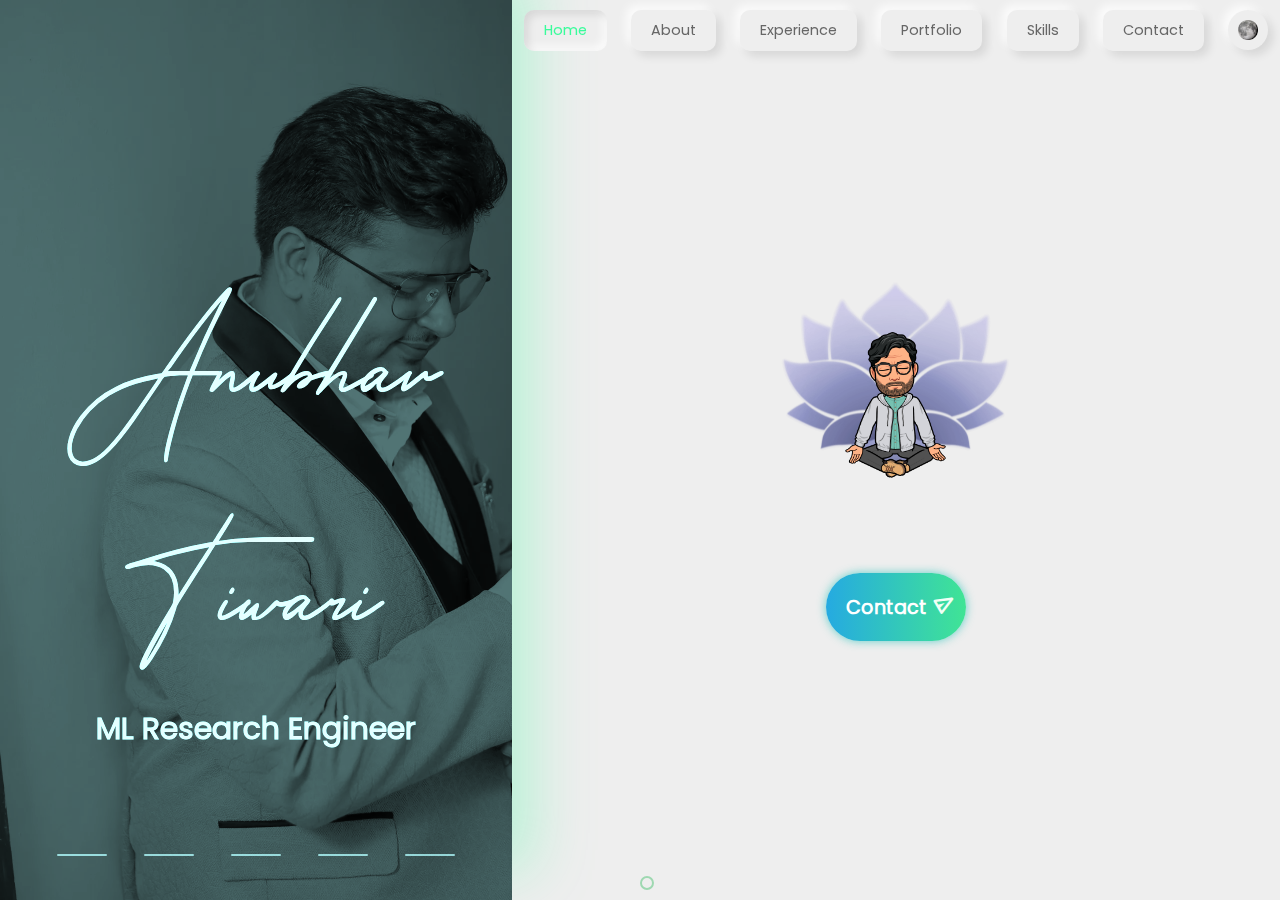
==== commit 874a2247: "added a step to make current directory a projectaile" ====
--- a/docs/index.html
+++ b/docs/index.html
@@ -74,11 +74,6 @@
                 <div class='subsection' id='home-splash-container'>
                     <div class='content' id='home-splash'>
                         <div class='bitmoji-image floating' id='main-splash-hi'>
-                            <div id='blob'>
-                                <svg xmlns:xlink="http://www.w3.org/1999/xlink" version="1.1" xmlns="http://www.w3.org/2000/svg" viewBox="0 0 310 350">
-                                    <path d="M156.4,339.5c31.8-2.5,59.4-26.8,80.2-48.5c28.3-29.5,40.5-47,56.1-85.1c14-34.3,20.7-75.6,2.3-111  c-18.1-34.8-55.7-58-90.4-72.3c-11.7-4.8-24.1-8.8-36.8-11.5l-0.9-0.9l-0.6,0.6c-27.7-5.8-56.6-6-82.4,3c-38.8,13.6-64,48.8-66.8,90.3c-3,43.9,17.8,88.3,33.7,128.8c5.3,13.5,10.4,27.1,14.9,40.9C77.5,309.9,111,343,156.4,339.5z"/>
-                                </svg>
-                            </div>
                             <img src='./resources/images/lotus_pose.png' alt='main-splash' id='main-splash' />
                         </div>
                         <div id='contact-click-button' class='text-icon-pair click-button'>
@@ -144,100 +139,127 @@
             </div>
             <!-- End About Section -->
             <!-- Experience Section -->
+            <!-- Replace your Experience Section with this timeline+cards hybrid -->
+            <!-- Updated Experience Section with better structure -->
             <div id='experience' class='section'>
                 <h1 class='page-title'>Experience</h1>
-                <div class='experience-container'>
-                    <!-- Experience Card 1 -->
-                    <div class='experience-card'>
-                        <div class='experience-card-inner'>
-                            <div class='experience-card-front'>
-                                <div class='company-logo'>
-                                    <i class="fa-solid fa-building"></i>
-                                </div>
-                                <h3 class='company-name'>Machine Learning Corp</h3>
-                                <div class='job-title'>ML Research Engineer</div>
-                                <div class='job-duration'>2023 - Present</div>
-                            </div>
-                            <div class='experience-card-back'>
-                                <h3>Key Responsibilities</h3>
-                                <ul class='experience-points'>
-                                    <li>Developed cutting-edge computer vision models for crowd density estimation</li>
-                                    <li>Implemented ML pipelines for license plate recognition with 98% accuracy</li>
-                                    <li>Created voice activity detection systems for noisy environments</li>
-                                    <li>Designed and deployed speaker diarization models on cloud infrastructure</li>
-                                </ul>
-                            </div>
-                        </div>
-                    </div>
-                    
-                    <!-- Experience Card 2 -->
-                    <div class='experience-card'>
-                        <div class='experience-card-inner'>
-                            <div class='experience-card-front'>
-                                <div class='company-logo'>
-                                    <i class="fa-solid fa-laptop-code"></i>
-                                </div>
-                                <h3 class='company-name'>AI Solutions Inc</h3>
-                                <div class='job-title'>ML Engineer</div>
-                                <div class='job-duration'>2021 - 2023</div>
-                            </div>
-                            <div class='experience-card-back'>
-                                <h3>Key Responsibilities</h3>
-                                <ul class='experience-points'>
-                                    <li>Led multiple machine learning initiatives from POC to production</li>
-                                    <li>Established new capabilities in face recognition systems</li>
-                                    <li>Created object detection models with high precision and recall</li>
-                                    <li>Deployed ML solutions on AWS and GCP with high scalability</li>
-                                </ul>
-                            </div>
-                        </div>
-                    </div>
-                    
-                    <!-- Experience Card 3 -->
-                    <div class='experience-card'>
-                        <div class='experience-card-inner'>
-                            <div class='experience-card-front'>
-                                <div class='company-logo'>
-                                    <i class="fa-solid fa-chart-line"></i>
-                                </div>
-                                <h3 class='company-name'>Data Insights Co</h3>
-                                <div class='job-title'>Data Scientist</div>
-                                <div class='job-duration'>2020 - 2021</div>
-                            </div>
-                            <div class='experience-card-back'>
-                                <h3>Key Responsibilities</h3>
-                                <ul class='experience-points'>
-                                    <li>Designed machine learning models for various business problems</li>
-                                    <li>Analyzed large datasets to extract actionable insights</li>
-                                    <li>Built prediction models with high accuracy for business forecasting</li>
-                                    <li>Collaborated with cross-functional teams to deliver data-driven solutions</li>
-                                </ul>
-                            </div>
-                        </div>
-                    </div>
-                    
-                    <!-- Experience Card 4 -->
-                    <div class='experience-card'>
-                        <div class='experience-card-inner'>
-                            <div class='experience-card-front'>
-                                <div class='company-logo'>
-                                    <i class="fa-solid fa-graduation-cap"></i>
-                                </div>
-                                <h3 class='company-name'>Research University</h3>
-                                <div class='job-title'>Research Assistant</div>
-                                <div class='job-duration'>2019 - 2020</div>
-                            </div>
-                            <div class='experience-card-back'>
-                                <h3>Key Responsibilities</h3>
-                                <ul class='experience-points'>
-                                    <li>Conducted research in natural language processing</li>
-                                    <li>Published papers on innovative deep learning models</li>
-                                    <li>Implemented prototype solutions for academic research</li>
-                                    <li>Mentored junior researchers in ML methodologies</li>
-                                </ul>
-                            </div>
-                        </div>
-                    </div>
+                <div class='timeline-container'>
+                    <div class='timeline-line'></div>
+                    
+                    <!-- Timeline Node 1 -->
+                    <div class='timeline-node'>
+                        <div class='timeline-point'></div>
+                        <div class='timeline-content timeline-right'>
+                            <div class='experience-card'>
+                                <div class='experience-card-inner'>
+                                    <div class='experience-card-front'>
+                                        <div class='company-logo'>
+                                            <i class="fa-solid fa-building"></i>
+                                        </div>
+                                        <h3 class='company-name'>Machine Learning Corp</h3>
+                                        <div class='job-title'>ML Research Engineer</div>
+                                        <div class='job-duration'>2023 - Present</div>
+                                    </div>
+                                    <div class='experience-card-back'>
+                                        <h3>Key Responsibilities</h3>
+                                        <ul class='experience-points'>
+                                            <li>Developed computer vision models for crowd density estimation</li>
+                                            <li>Implemented ML pipelines for license plate recognition</li>
+                                            <li>Created voice activity detection systems</li>
+                                            <li>Designed speaker diarization models on cloud infrastructure</li>
+                                        </ul>
+                                    </div>
+                                </div>
+                            </div>
+                        </div>
+                    </div>
+                    
+                    <!-- Timeline Node 2 -->
+                    <div class='timeline-node'>
+                        <div class='timeline-point'></div>
+                        <div class='timeline-content timeline-left'>
+                            <div class='experience-card'>
+                                <div class='experience-card-inner'>
+                                    <div class='experience-card-front'>
+                                        <div class='company-logo'>
+                                            <i class="fa-solid fa-laptop-code"></i>
+                                        </div>
+                                        <h3 class='company-name'>AI Solutions Inc</h3>
+                                        <div class='job-title'>ML Engineer</div>
+                                        <div class='job-duration'>2021 - 2023</div>
+                                    </div>
+                                    <div class='experience-card-back'>
+                                        <h3>Key Responsibilities</h3>
+                                        <ul class='experience-points'>
+                                            <li>Led machine learning initiatives from POC to production</li>
+                                            <li>Established capabilities in face recognition systems</li>
+                                            <li>Created object detection models with high precision</li>
+                                            <li>Deployed ML solutions on AWS and GCP</li>
+                                        </ul>
+                                    </div>
+                                </div>
+                            </div>
+                        </div>
+                    </div>
+                    
+                    <!-- Timeline Node 3 -->
+                    <div class='timeline-node'>
+                        <div class='timeline-point'></div>
+                        <div class='timeline-content timeline-right'>
+                            <div class='experience-card'>
+                                <div class='experience-card-inner'>
+                                    <div class='experience-card-front'>
+                                        <div class='company-logo'>
+                                            <i class="fa-solid fa-chart-line"></i>
+                                        </div>
+                                        <h3 class='company-name'>Data Insights Co</h3>
+                                        <div class='job-title'>Data Scientist</div>
+                                        <div class='job-duration'>2020 - 2021</div>
+                                    </div>
+                                    <div class='experience-card-back'>
+                                        <h3>Key Responsibilities</h3>
+                                        <ul class='experience-points'>
+                                            <li>Designed ML models for various business problems</li>
+                                            <li>Analyzed large datasets to extract actionable insights</li>
+                                            <li>Built prediction models with high accuracy</li>
+                                            <li>Delivered data-driven solutions with cross-functional teams</li>
+                                        </ul>
+                                    </div>
+                                </div>
+                            </div>
+                        </div>
+                    </div>
+                    
+                    <!-- Timeline Node 4 -->
+                    <div class='timeline-node'>
+                        <div class='timeline-point'></div>
+                        <div class='timeline-content timeline-left'>
+                            <div class='experience-card'>
+                                <div class='experience-card-inner'>
+                                    <div class='experience-card-front'>
+                                        <div class='company-logo'>
+                                            <i class="fa-solid fa-graduation-cap"></i>
+                                        </div>
+                                        <h3 class='company-name'>Research University</h3>
+                                        <div class='job-title'>Research Assistant</div>
+                                        <div class='job-duration'>2019 - 2020</div>
+                                    </div>
+                                    <div class='experience-card-back'>
+                                        <h3>Key Responsibilities</h3>
+                                        <ul class='experience-points'>
+                                            <li>Conducted research in natural language processing</li>
+                                            <li>Published papers on innovative deep learning models</li>
+                                            <li>Implemented prototype solutions for academic research</li>
+                                            <li>Mentored junior researchers in ML methodologies</li>
+                                        </ul>
+                                    </div>
+                                </div>
+                            </div>
+                        </div>
+                    </div>
+                    
+                    <!-- Extra spacing element to ensure proper section separation -->
+                    <div class="timeline-end-spacer"></div>
                 </div>
             </div>
             <!-- End Experience Section -->
--- a/docs/style/index.css
+++ b/docs/style/index.css
@@ -6,6 +6,9 @@
     margin: 0;
     padding: 0;
 }
+
+html { height: 100%; overflow:auto; }
+body { height: 100%; }
 
 /* Container adjustments */
 #container {
@@ -405,130 +408,6 @@
     margin: auto;
 }
 
-#blob {
-    position: absolute;
-    top: 0;
-    left: 0;
-    margin: auto;
-    fill: none;
-    width: 70%;
-    z-index: -1;
-    padding: 50px;
-    transform: translate(0px, -20%);
-    display: block;
-    overflow: hidden;
-    border-radius: 48% 52% 68% 32% / 42% 28% 72% 58%;
-    /* background: linear-gradient(to right, #19a383, #23d591, #3ce7a5, #52eea3, hsl(137, 100%, 84%)); */
-    animation: blobber 30s 0s linear infinite, cobler 30s 0s linear infinite alternate;
-    box-shadow: 2px 2px 40px rgb(152, 255, 253);
-}
-
-#blob:after {
-    content: '';
-    display: block;
-    position: absolute;
-    top: 5px;
-    right: 5px;
-    bottom: 5px;
-    left: 5px;
-    padding: 0px;
-    background-color: #bcffe414;
-    background-image: url(../resources/images/lotus_pose.png);
-    background-repeat: no-repeat;
-    background-size: cover;
-    background-position: center;
-    mix-blend-mode: luminosity;
-    animation: blobber 30s 0s ease-in-out infinite, wobbler 15s 0s linear infinite alternate;
-}
-
-#blob:hover {
-    box-shadow: 10px 10px 100px rgb(100, 227, 255);
-}
-
-@keyframes blobber {
-    0% {
-        border-radius: 48% 52% 68% 32% / 42% 28% 72% 58%;
-    }
-    5% {
-        border-radius: 48% 52% 41% 59% / 66% 37% 63% 34%;
-    }
-    10% {
-        border-radius: 69% 31% 71% 29% / 67% 31% 69% 33%;
-    }
-    15% {
-        border-radius: 60% 40% 71% 29% / 63% 65% 35% 37%;
-    }
-    20% {
-        border-radius: 61% 39% 51% 49% / 57% 58% 42% 43%;
-    }
-    25% {
-        border-radius: 66% 34% 25% 75% / 47% 30% 70% 53%;
-    }
-    30% {
-        border-radius: 32% 68% 38% 62% / 65% 60% 40% 35%;
-    }
-    35% {
-        border-radius: 63% 37% 41% 59% / 35% 38% 62% 65%;
-    }
-    40% {
-        border-radius: 57% 43% 49% 51% / 55% 71% 29% 45%;
-    }
-    45% {
-        border-radius: 47% 53% 34% 66% / 65% 36% 64% 35%;
-    }
-    50% {
-        border-radius: 44% 56% 32% 68% / 69% 26% 74% 31%;
-    }
-    55% {
-        border-radius: 28% 72% 37% 63% / 71% 44% 56% 29%;
-    }
-    60% {
-        border-radius: 38% 62% 35% 65% / 74% 53% 47% 26%;
-    }
-    65% {
-        border-radius: 73% 27% 46% 54% / 54% 47% 53% 46%;
-    }
-    70% {
-        border-radius: 75% 25% 47% 53% / 49% 53% 47% 51%;
-    }
-    75% {
-        border-radius: 62% 38% 43% 57% / 55% 60% 40% 45%;
-    }
-    80% {
-        border-radius: 41% 59% 65% 35% / 73% 50% 50% 27%;
-    }
-    85% {
-        border-radius: 55% 45% 57% 43% / 73% 61% 39% 27%;
-    }
-    90% {
-        border-radius: 74% 26% 33% 67% / 40% 65% 35% 60%;
-    }
-    95% {
-        border-radius: 58% 42% 57% 43% / 53% 45% 55% 47%;
-    }
-    100% {
-        border-radius: 48% 52% 68% 32% / 42% 28% 72% 58%;
-    }
-}
-
-@keyframes cobler {
-    0% {
-        background-position: 0% 0%;
-    }
-    100% {
-        background-position: 0% 0%;
-    }
-}
-
-@keyframes wobbler {
-    0% {
-        transform: rotateZ(8deg);
-    }
-    100% {
-        transform: rotateZ(-8deg);
-    }
-}
-
 #main-splash-hi {
     max-width: 50%;
     margin: auto;
@@ -536,7 +415,7 @@
 
 #main-splash {
     max-width: 60%;
-    opacity: 0;
+    opacity: 1;
 }
 
 #name-banner {
--- a/docs/style/experience.css
+++ b/docs/style/experience.css
@@ -1,21 +1,83 @@
-/* Add this to your experience.css file - replacing the previous timeline styles */
-
-/* Experience section container */
-.experience-container {
-    max-width: 1200px;
-    margin: 50px auto;
-    display: flex;
-    flex-wrap: wrap;
-    justify-content: center;
-    gap: 30px;
-}
-
-/* Experience card styling */
+/* Updated timeline+cards CSS with better width and spacing */
+/* Fix for experience timeline section */
+
+/* Timeline Container with better spacing */
+.timeline-container {
+    max-width: 1400px;
+    margin: 0 auto;
+    padding: 20px;
+    position: relative;
+    overflow: visible;
+    min-height: 1600px; /* Ensure enough height to contain all content */
+}
+
+/* Timeline Line */
+.timeline-line {
+    position: absolute;
+    width: 4px;
+    background: rgb(57, 252, 155);
+    top: 0;
+    bottom: 0;
+    left: 50%;
+    margin-left: -2px;
+    border-radius: 4px;
+    box-shadow: 0 0 10px rgba(57, 252, 155, 0.3);
+}
+
+/* Timeline Nodes with improved containment */
+.timeline-node {
+    position: relative;
+    margin-bottom: 120px; /* More space between nodes */
+    width: 100%;
+    min-height: 360px; /* Ensure minimum height for content */
+    display: block;
+    clear: both;
+}
+
+/* Timeline Points (circles on the line) */
+.timeline-point {
+    position: absolute;
+    width: 20px;
+    height: 20px;
+    background: white;
+    border: 4px solid rgb(57, 252, 155);
+    border-radius: 50%;
+    left: 50%;
+    top: 30%;
+    transform: translateX(-50%);
+    z-index: 2;
+    box-shadow: 0 0 0 4px rgba(57, 252, 155, 0.2);
+    transition: all 0.3s ease;
+}
+
+/* Timeline Content Container - Fixed positioning */
+.timeline-content {
+    position: relative; /* Changed from absolute to relative */
+    width: 45%;          /* Maintain width percentage */
+    float: left;         /* Float instead of absolute positioning */
+    margin-top: 20px;    /* Add some margin at top */
+}
+
+/* Positioning for left/right timeline items */
+.timeline-left {
+    margin-right: 5%;    /* Add margin right for spacing */
+    float: left;         /* Float left */
+    clear: left;         /* Clear left floats */
+}
+
+.timeline-right {
+    margin-left: 5%;     /* Add margin left for spacing */
+    float: right;        /* Float right */
+    clear: right;        /* Clear right floats */
+}
+
+/* Experience Card Styling with fixed dimensions */
 .experience-card {
-    width: 280px;
-    height: 340px;
+    width: 100%;         /* Full width of parent container */
+    height: 360px;       /* Fixed height */
     perspective: 1000px;
-    margin: 15px;
+    margin: 0;           /* Remove margin */
+    box-sizing: border-box;
 }
 
 .experience-card-inner {
@@ -27,16 +89,12 @@
     transform-style: preserve-3d;
     box-shadow: 0 4px 8px rgba(0,0,0,0.1);
     border-radius: 20px;
-}
-
-/* Hover effect */
-.experience-card:hover .experience-card-inner {
-    transform: rotateY(180deg) scale(1.05);
-}
-
-/* Front and back card sides */
+    box-sizing: border-box;
+}
+
+/* Front and back card sides with improved positioning */
 .experience-card-front, .experience-card-back {
-    position: absolute;
+    position: absolute;  /* These need to stay absolute for the flip effect */
     width: 100%;
     height: 100%;
     -webkit-backface-visibility: hidden;
@@ -49,27 +107,328 @@
     box-sizing: border-box;
 }
 
-.experience-card-front {
-    background: linear-gradient(145deg, #ffffff, #f0f0f0);
-    color: #333;
-}
-
+/* Spacer at the end of timeline for proper section separation */
+.timeline-end-spacer {
+    clear: both;
+    width: 100%;
+    height: 60px;
+}
+
+/* Experience section spacing */
+#experience {
+    padding-bottom: 100px;  /* Add padding at bottom of section */
+    margin-bottom: 60px;    /* Add margin between sections */
+    overflow: visible;
+    position: relative;
+}
+
+/* Portfolio section spacing */
+#portfolio {
+    margin-top: 60px;  /* Add margin at top of section */
+    padding-top: 40px; /* Add padding at top */
+    position: relative;
+    clear: both;       /* Clear all floats */
+}
+
+/* Fix card animations */
+.timeline-left, .timeline-right {
+    opacity: 1;  /* Always visible */
+}
+
+/* Keep the animations for scroll effects */
+.timeline-left.in-view {
+    animation: fadeInLeft 0.6s ease-out forwards;
+}
+
+.timeline-right.in-view {
+    animation: fadeInRight 0.6s ease-out forwards;
+}
+
+/* Responsive Timeline Design */
+@media screen and (max-width: 992px) {
+    .timeline-content {
+        width: 42%;  /* Slightly reduce width */
+    }
+}
+
+@media screen and (max-width: 768px) {
+    .timeline-container {
+        min-height: 1800px;  /* Increase for mobile layout */
+    }
+    
+    .timeline-line {
+        left: 50px;
+    }
+    
+    .timeline-point {
+        left: 50px;
+        transform: translateX(0);
+    }
+    
+    .timeline-content {
+        width: calc(100% - 120px);  /* Full width minus offsets */
+        margin-left: 100px;
+        float: none;
+        clear: both;
+    }
+    
+    .timeline-left, .timeline-right {
+        margin: 0 0 0 100px;  /* Reset margins and apply left margin */
+        float: none;
+    }
+    
+    .timeline-node {
+        margin-bottom: 80px;
+    }
+}
+
+@media screen and (max-width: 576px) {
+    .timeline-container {
+        min-height: 1900px;  /* Further increase for smallest screens */
+    }
+    
+    .timeline-line {
+        left: 30px;
+    }
+    
+    .timeline-point {
+        left: 30px;
+    }
+    
+    .timeline-content {
+        width: calc(100% - 60px);
+        margin-left: 60px;
+    }
+    
+    .timeline-left, .timeline-right {
+        margin: 0 0 0 60px;
+    }
+}
+
+/* Optional: Add top margin to first node */
+.timeline-node:first-child {
+    margin-top: 30px;
+}
+
+
+/* Timeline Container */
+.timeline-container {
+    max-width: 1400px;
+    margin: 0 auto;
+    padding: 20px;
+    position: relative;
+}
+
+/* Timeline Line */
+.timeline-line {
+    position: absolute;
+    width: 4px;
+    background: rgb(57, 252, 155);
+    top: 0;
+    bottom: 0;
+    left: 50%;
+    margin-left: -2px;
+    border-radius: 4px;
+    box-shadow: 0 0 10px rgba(57, 252, 155, 0.3);
+}
+
+/* Timeline Nodes */
+.timeline-node {
+    position: relative;
+    margin-bottom: 100px; /* Increased spacing between nodes */
+    width: 100%;
+    min-height: 380px; /* Increased minimum height */
+}
+
+/* Timeline Points (circles on the line) */
+.timeline-point {
+    position: absolute;
+    width: 20px;
+    height: 20px;
+    background: white;
+    border: 4px solid rgb(57, 252, 155);
+    border-radius: 50%;
+    left: 50%;
+    top: 30%;
+    transform: translateX(-50%);
+    z-index: 2;
+    box-shadow: 0 0 0 4px rgba(57, 252, 155, 0.2);
+    transition: all 0.3s ease;
+}
+
+/* Timeline Content Container */
+.timeline-content {
+    position: relative;
+    width: 42%; /* Slightly reduced to ensure no overflow */
+}
+
+/* Positioning for left/right timeline items */
+.timeline-left {
+    left: 0;
+}
+
+.timeline-right {
+    left: 58%; /* Increased to prevent overlap with the timeline */
+}
+
+/* Experience Card Styling */
+.experience-card {
+    width: 100%;
+    height: 380px; /* Increased height */
+    perspective: 1000px;
+}
+
+.experience-card-inner {
+    position: relative;
+    width: 100%;
+    height: 100%;
+    text-align: center;
+    transition: transform 0.8s;
+    transform-style: preserve-3d;
+    box-shadow: 0 4px 8px rgba(0,0,0,0.1);
+    border-radius: 20px;
+}
+
+/* Hover effect */
+.experience-card:hover .experience-card-inner {
+    transform: rotateY(180deg);
+}
+
+/* Card glow effect when hovered */
+.timeline-node:hover .timeline-point {
+    background: rgb(57, 252, 155);
+    box-shadow: 0 0 15px rgb(57, 252, 155);
+}
+
+/* Front and back card sides */
+.experience-card-front, .experience-card-back {
+    position: absolute;
+    width: 100%;
+    height: 100%;
+    -webkit-backface-visibility: hidden;
+    backface-visibility: hidden;
+    border-radius: 20px;
+    display: flex;
+    flex-direction: column;
+    justify-content: center;
+    padding: 20px;
+    box-sizing: border-box;
+    overflow: hidden; /* Prevent content overflow */
+}
+/* Add these styles to fix the card flipping effect */
+
+/* Card hover effect with perspective fix */
+.experience-card:hover .experience-card-inner {
+    transform: rotateY(180deg);
+}
+
+/* Better back card styling */
 .experience-card-back {
-    background: linear-gradient(145deg, rgb(57, 252, 155, 0.9), rgb(151, 227, 255, 0.9));
+    background: linear-gradient(145deg, rgba(57, 252, 155, 0.2), rgba(151, 227, 255, 0.2));
+    backdrop-filter: blur(10px);
+    -webkit-backdrop-filter: blur(10px);
+    border: 1px solid rgba(57, 252, 155, 0.2);
     color: #333;
     transform: rotateY(180deg);
     text-align: left;
     justify-content: flex-start;
+    overflow-y: auto;
+}
+
+/* Make the transformed card fill its container */
+.experience-card-inner, 
+.experience-card-front, 
+.experience-card-back {
+    -webkit-transform-style: preserve-3d;
+    transform-style: preserve-3d;
+    transition: 0.8s cubic-bezier(0.175, 0.885, 0.32, 1.275);
+    max-width: 100%;
+}
+
+/* Create cleaner 3D space */
+.experience-card {
+    -webkit-transform-style: preserve-3d;
+    transform-style: preserve-3d;
+    transform: translateZ(0);
+    -webkit-transform: translateZ(0);
+    -webkit-backface-visibility: hidden;
+    backface-visibility: hidden;
+    -webkit-perspective: 1000px;
+    perspective: 1000px;
+}
+
+/* Force consistent transform origin */
+.experience-card-inner {
+    transform-origin: center center;
+    -webkit-transform-origin: center center;
+}
+
+/* Clear fix for the timeline container */
+.timeline-container::after {
+    content: "";
+    display: table;
+    clear: both;
+}
+
+/* Fix for card width on mobile */
+@media screen and (max-width: 768px) {
+    .experience-card,
+    .experience-card-inner,
+    .experience-card-front,
+    .experience-card-back {
+        width: 100%;
+        max-width: 100%;
+    }
+    
+    .timeline-content {
+        width: calc(100% - 100px);
+    }
+}
+
+/* Fix for Safari */
+@media not all and (min-resolution:.001dpcm) { 
+    @supports (-webkit-appearance:none) {
+        .experience-card-inner {
+            -webkit-transform-style: preserve-3d;
+            -webkit-transition: 0.8s cubic-bezier(0.175, 0.885, 0.32, 1.275);
+        }
+        
+        .experience-card-front, 
+        .experience-card-back {
+            -webkit-backface-visibility: hidden;
+        }
+    }
+}
+
+
+.experience-card-front {
+    background: rgba(255, 255, 255, 0.8);
+    backdrop-filter: blur(10px);
+    -webkit-backdrop-filter: blur(10px);
+    border: 1px solid rgba(255, 255, 255, 0.2);
+    color: #333;
+}
+
+.experience-card-back {
+    background: linear-gradient(145deg, rgba(57, 252, 155, 0.2), rgba(151, 227, 255, 0.2));
+    backdrop-filter: blur(10px);
+    -webkit-backdrop-filter: blur(10px);
+    border: 1px solid rgba(57, 252, 155, 0.2);
+    color: #333;
+    transform: rotateY(180deg);
+    text-align: left;
+    justify-content: flex-start;
+    overflow-y: auto; /* Allow scrolling for overflow content */
 }
 
 /* Card front content */
 .company-logo {
-    font-size: 3em;
+    font-size: 2.8em; /* Slightly reduced */
     margin-bottom: 15px;
     color: rgb(57, 252, 155);
-    width: 80px;
-    height: 80px;
-    line-height: 80px;
+    width: 70px; /* Slightly reduced */
+    height: 70px; /* Slightly reduced */
+    line-height: 70px; /* Adjusted to match height */
     border-radius: 50%;
     background: rgba(57, 252, 155, 0.1);
     margin: 0 auto 15px auto;
@@ -77,10 +436,12 @@
 }
 
 .company-name {
-    font-size: 1.4em;
+    font-size: 1.3em;
     font-weight: 600;
     margin: 10px 0;
     color: #333;
+    padding: 0 10px; /* Added padding */
+    word-wrap: break-word; /* Allow long words to break */
 }
 
 .job-title {
@@ -88,6 +449,8 @@
     font-weight: 500;
     color: #555;
     margin-bottom: 10px;
+    padding: 0 10px; /* Added padding */
+    word-wrap: break-word; /* Allow long words to break */
 }
 
 .job-duration {
@@ -107,167 +470,187 @@
     font-size: 1.2em;
     color: #333;
     font-weight: 600;
-    border-bottom: 2px solid rgba(255, 255, 255, 0.3);
+    border-bottom: 2px solid rgba(57, 252, 155, 0.3);
     padding-bottom: 8px;
+    padding-right: 10px; /* Added padding */
 }
 
 .experience-points {
     padding-left: 20px;
+    padding-right: 10px; /* Added padding */
     margin: 0;
 }
 
 .experience-points li {
-    margin-bottom: 8px;
+    margin-bottom: 10px; /* Increased spacing */
     font-size: 0.9em;
-    line-height: 1.4;
-}
-
-/* Tilt effect on hover */
-.experience-card:hover {
-    z-index: 10;
-}
-
-/* Glowing effect on hover */
-.experience-card:hover .company-logo {
-    box-shadow: 0 0 15px rgb(57, 252, 155);
-    background: rgba(57, 252, 155, 0.2);
-    transform: scale(1.1);
-}
-
-/* Responsive design */
-@media screen and (max-width: 1200px) {
-    .experience-container {
-        gap: 20px;
-    }
-}
-
-@media screen and (max-width: 768px) {
-    .experience-card {
-        width: 260px;
-        height: 320px;
-    }
-    
-    .company-logo {
-        font-size: 2.5em;
-        width: 70px;
-        height: 70px;
-        line-height: 70px;
-    }
-    
-    .company-name {
-        font-size: 1.3em;
-    }
-}
-
-@media screen and (max-width: 480px) {
-    .experience-container {
-        padding: 0 10px;
-    }
-    
-    .experience-card {
-        width: 100%;
-        max-width: 320px;
-        margin: 10px 0;
-    }
-}
-
-
-/* Add these additional effects to experience.css */
-
-/* Animation for cards coming into view */
-@keyframes fadeInUp {
+    line-height: 1.5;
+    word-wrap: break-word; /* Allow long words to break */
+}
+
+/* Fade-in animation for timeline nodes */
+@keyframes fadeInLeft {
     from {
         opacity: 0;
-        transform: translateY(30px);
+        transform: translateX(-50px);
     }
     to {
         opacity: 1;
-        transform: translateY(0);
-    }
-}
-
-.experience-card.in-view {
-    animation: fadeInUp 0.6s ease-out forwards;
-}
-
-/* Staggered animation delay for cards */
-.experience-card:nth-child(1).in-view {
+        transform: translateX(0);
+    }
+}
+
+@keyframes fadeInRight {
+    from {
+        opacity: 0;
+        transform: translateX(50px);
+    }
+    to {
+        opacity: 1;
+        transform: translateX(0);
+    }
+}
+
+.timeline-left {
+    opacity: 0;
+}
+
+.timeline-right {
+    opacity: 0;
+}
+
+.timeline-left.in-view {
+    animation: fadeInLeft 0.6s ease-out forwards;
+}
+
+.timeline-right.in-view {
+    animation: fadeInRight 0.6s ease-out forwards;
+}
+
+/* Staggered animation delays */
+.timeline-node:nth-child(1) .timeline-content.in-view {
     animation-delay: 0.1s;
 }
 
-.experience-card:nth-child(2).in-view {
-    animation-delay: 0.2s;
-}
-
-.experience-card:nth-child(3).in-view {
+.timeline-node:nth-child(2) .timeline-content.in-view {
     animation-delay: 0.3s;
 }
 
-.experience-card:nth-child(4).in-view {
-    animation-delay: 0.4s;
-}
-
-/* Enhanced card design with glass morphism */
-.experience-card-front {
-    background: rgba(255, 255, 255, 0.7);
-    backdrop-filter: blur(10px);
-    -webkit-backdrop-filter: blur(10px);
-    border: 1px solid rgba(255, 255, 255, 0.2);
-}
-
-.experience-card-back {
-    background: rgba(57, 252, 155, 0.2);
-    backdrop-filter: blur(10px);
-    -webkit-backdrop-filter: blur(10px);
-    border: 1px solid rgba(57, 252, 155, 0.3);
-    box-shadow: 0 8px 32px rgba(57, 252, 155, 0.2);
-}
-
-/* Card expansion effect on hover */
-.experience-card-inner {
-    transition: transform 0.8s, box-shadow 0.5s;
-}
-
-.experience-card:hover .experience-card-inner {
-    box-shadow: 0 15px 30px rgba(0, 0, 0, 0.1), 
-                0 8px 12px rgba(57, 252, 155, 0.15);
-}
-
-/* Shine effect on card hover */
-.experience-card-front::before {
-    content: '';
-    position: absolute;
-    top: 0;
-    left: 0;
-    width: 200%;
-    height: 100%;
-    background: linear-gradient(
-        to right,
-        rgba(255, 255, 255, 0) 0%,
-        rgba(255, 255, 255, 0.3) 50%,
-        rgba(255, 255, 255, 0) 100%
-    );
-    transform: translateX(-100%);
-    transition: transform 0.6s;
-    pointer-events: none;
-    z-index: 1;
-}
-
-.experience-card:hover .experience-card-front::before {
-    transform: translateX(100%);
-}
-
-/* Smooth entrance for card content items */
-.company-logo, .company-name, .job-title, .job-duration {
-    transition: all 0.3s ease;
-}
-
-.experience-card:hover .company-logo {
-    transform: scale(1.1);
-}
-
-.experience-card:hover .company-name {
-    color: rgb(57, 252, 155);
+.timeline-node:nth-child(3) .timeline-content.in-view {
+    animation-delay: 0.5s;
+}
+
+.timeline-node:nth-child(4) .timeline-content.in-view {
+    animation-delay: 0.7s;
+}
+
+/* Responsive Timeline Design - Adjusted for better scaling */
+@media screen and (max-width: 1200px) {
+    .timeline-container {
+        max-width: 100%;
+        padding: 20px 40px;
+    }
+    
+    .timeline-content {
+        width: 40%;
+    }
+    
+    .timeline-right {
+        left: 60%;
+    }
+}
+
+@media screen and (max-width: 992px) {
+    .timeline-container {
+        padding: 20px 30px;
+    }
+    
+    .timeline-content {
+        width: 38%;
+    }
+    
+    .timeline-right {
+        left: 62%;
+    }
+}
+
+@media screen and (max-width: 768px) {
+    .timeline-container {
+        padding: 10px 20px;
+    }
+    
+    .timeline-line {
+        left: 40px;
+    }
+    
+    .timeline-point {
+        left: 40px;
+        transform: translateX(0);
+    }
+    
+    .timeline-content {
+        width: calc(100% - 80px);
+        margin-left: 80px;
+    }
+    
+    .timeline-left, .timeline-right {
+        left: 0;
+    }
+    
+    .timeline-left.in-view, .timeline-right.in-view {
+        animation: fadeInRight 0.6s ease-out forwards;
+    }
+    
+    .timeline-node {
+        margin-bottom: 80px;
+    }
+    
+    .experience-card {
+        height: 360px;
+    }
+}
+
+@media screen and (max-width: 576px) {
+    .timeline-line {
+        left: 20px;
+    }
+    
+    .timeline-point {
+        left: 20px;
+    }
+    
+    .timeline-content {
+        width: calc(100% - 50px);
+        margin-left: 50px;
+    }
+    
+    .timeline-node {
+        margin-bottom: 60px;
+        min-height: 340px;
+    }
+    
+    .company-logo {
+        width: 60px;
+        height: 60px;
+        line-height: 60px;
+        font-size: 2em;
+    }
+    
+    .company-name {
+        font-size: 1.1em;
+    }
+    
+    .job-title {
+        font-size: 1em;
+    }
+    
+    .job-duration {
+        font-size: 0.8em;
+    }
+    
+    .experience-points li {
+        font-size: 0.85em;
+    }
 }
 
 /* Dark theme adjustments */
@@ -291,7 +674,8 @@
 }
 
 .dark-theme .experience-card-back {
-    background: rgba(57, 252, 155, 0.3);
+    background: rgba(40, 40, 40, 0.7);
+    border-color: rgba(57, 252, 155, 0.3);
 }
 
 .dark-theme .experience-card-back h3 {
@@ -300,4 +684,13 @@
 
 .dark-theme .experience-points li {
     color: #eee;
+}
+
+.dark-theme .timeline-point {
+    background: #333;
+}
+
+/* Add space at the bottom of the experience section */
+#experience {
+    padding-bottom: 60px;
 }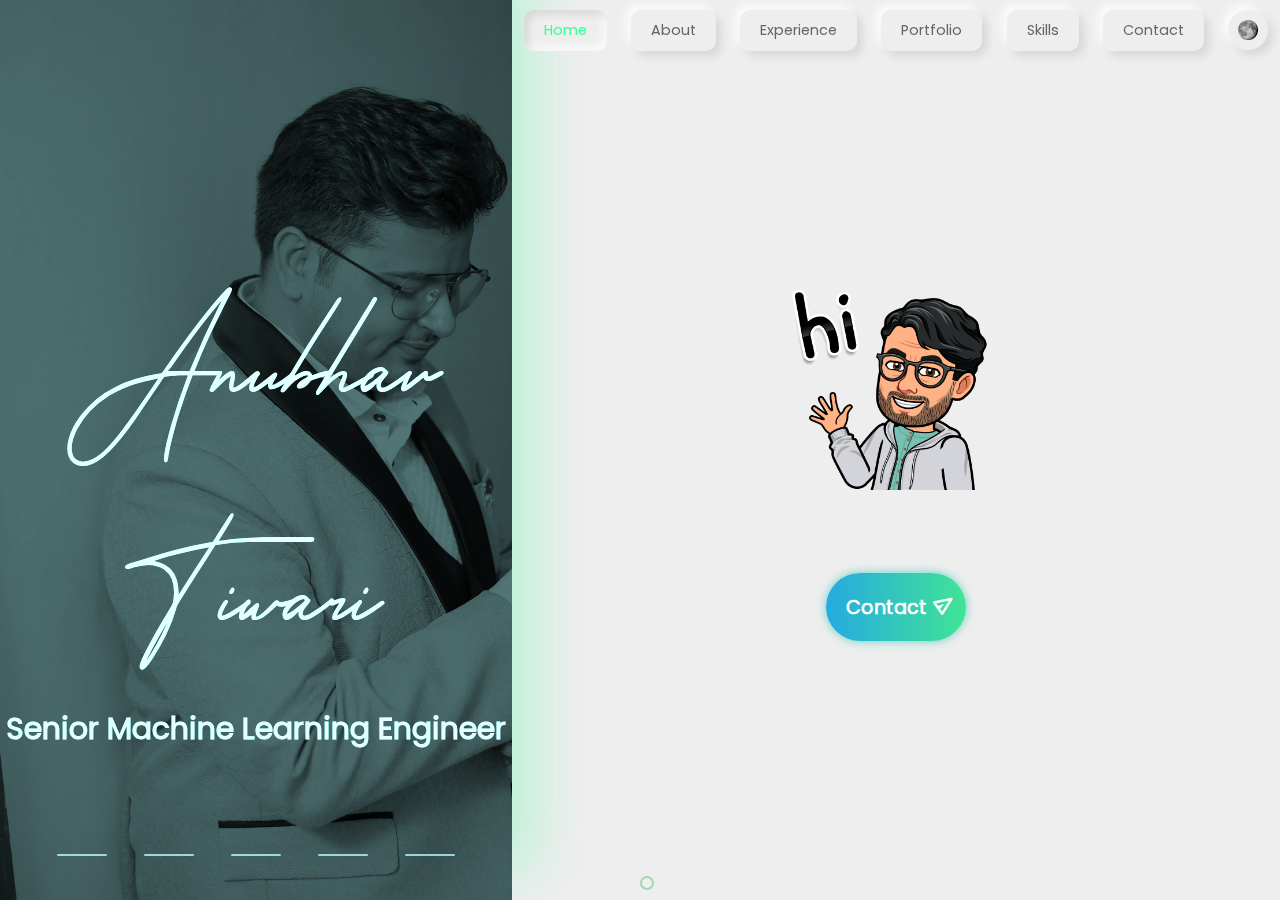
==== commit 0368ac48: "fixed main and about page" ====
--- a/docs/index.html
+++ b/docs/index.html
@@ -59,7 +59,7 @@
                     <div id='filter' class='subsection'></div>
                     <div id='name-banner' class='content'>
                         <div id='signature' class='content lightsource'>Anubhav Tiwari</div>
-                        <div id='designation' class='content lightsource'>ML Research Engineer</div>
+                        <div id='designation' class='content lightsource'>Senior Machine Learning Engineer</div>
                     </div>
                     <div id='link-icons' class='horizontal-list content'>
                         <a href='' id='email' class='horizontal-list-item small-icon social-link lightsource'><i class="fa-solid fa-envelope"></i></a>
@@ -74,7 +74,8 @@
                 <div class='subsection' id='home-splash-container'>
                     <div class='content' id='home-splash'>
                         <div class='bitmoji-image floating' id='main-splash-hi'>
-                            <img src='./resources/images/lotus_pose.png' alt='main-splash' id='main-splash' />
+                            <img src='./resources/images/main_splash.png' alt='main-splash' id='main-splash' />
+                            <div class="blob"></div>
                         </div>
                         <div id='contact-click-button' class='text-icon-pair click-button'>
                             <p id='contact-click-button-text', class='text-icon-pair-text'>
@@ -114,7 +115,7 @@
                         <div id='about-stats' class='stat-container-content'>
                             <div class='stat-instance'>
                                 <div class='stat-top-circle'></div>
-                                <div class='stat-number'>3+</div>
+                                <div class='stat-number'>5+</div>
                                 <div class='stat-bottom-circle'></div>
                                 <div class='stat-text'>YOE</div>
                             </div>
--- a/docs/style/index.css
+++ b/docs/style/index.css
@@ -9,6 +9,62 @@
 
 html { height: 100%; overflow:auto; }
 body { height: 100%; }
+
+.blob {
+    position: absolute;
+    top: -30px;
+    left: 10px;
+    z-index: -1;
+    width: 400px;
+    height: 350px;
+    background: linear-gradient(
+        180deg,
+        rgba(117, 242, 188, 0.571) 31.77%,
+        #32cb89 100%
+    );
+    mix-blend-mode: color-dodge;
+    -webkit-animation: move 25s infinite alternate;
+            animation: move 25s infinite alternate;
+    transition: 1s cubic-bezier(0.07, 0.8, 0.16, 1);
+}
+  
+.blob:hover {
+    width: 420px;
+    height: 350px;
+    -webkit-filter: blur(30px);
+            filter: blur(30px);
+    box-shadow:
+        inset 0 0 0 5px rgba(255,255,255, 0.6),
+        inset 100px 100px 0 0px #fa709a,
+        inset 200px 200px 0 0px #784ba8,
+        inset 300px 300px 0 0px #2b86c5;
+}
+
+@-webkit-keyframes move {
+    from {
+        transform: rotate(-90deg);
+        border-radius: 24% 76% 35% 65% / 27% 36% 64% 73%;
+    }
+
+    to {
+        transform: rotate(-10deg);
+        border-radius: 76% 24% 33% 67% / 68% 55% 45% 32%;
+    }
+}
+
+@keyframes move {
+    from {
+        transform: rotate(-90deg);
+        border-radius: 24% 76% 35% 65% / 27% 36% 64% 73%;
+    }
+
+    to {
+        transform: rotate(-10deg);
+        border-radius: 76% 24% 33% 67% / 68% 55% 45% 32%;
+    }
+}
+
+
 
 /* Container adjustments */
 #container {
@@ -321,7 +377,7 @@
 }
 
 #contact-click-button-icon {
-    transform: translate(1px, -4px) rotate(-30deg);
+    transform: translate(1px, -4px) rotate(-35deg);
     color: rgb(241, 255, 246);
     margin-right: 5px;
 }
@@ -531,6 +587,7 @@
     margin-left: auto;
     margin-right: auto;
     max-width: 40%;
+    padding-top: 40px;
     font-family: poppins;
     font-weight: bold;
 }
--- a/docs/style/about.css
+++ b/docs/style/about.css
@@ -5,6 +5,7 @@
 #stat-container {
     display: flex;
     flex-direction: column;
+    flex: 2.5;
 }
 
 .stat-container-content {
@@ -26,6 +27,7 @@
 
 #about-text-container {
     position: relative;
+    padding-top: 20px;
 }
 
 #about-text-bg-filter {
@@ -48,7 +50,7 @@
 }
 
 .content-img-image {
-    max-width: 40%;
+    max-width: 75%;
     position: relative;
 }
 
@@ -58,10 +60,12 @@
 
 #about-left-image-img {
     top: 10px;
+    flex: 1;
 }
 
 #about-right-image-img {
     bottom: -35%;
+    flex: 1;
 }
 
 .stat-instance {
@@ -71,43 +75,45 @@
 
 .stat-top-circle {
     background: rgb(188, 247, 208);
-    width: 10px;
-    height: 10px;
+    width: 25px;
+    height: 20px;
     padding: 10px;
     border-radius: 50%;
     position: relative;
     bottom: -10%;
     right: -48%;
-    z-index: -100;
+    z-index: 0;
 }
 
 .stat-number {
     background: rgb(188, 247, 208);
     border-radius: 200px;
-    width: 18%;
-    height: 25%;
+    width: 15%;
+    height: 45%;
     padding: 20px;
     margin: auto;
-    font-size: 1.2em;
+    font-size: 1.5em;
     flex: 1;
+    font-family: poppins, sans-serif;
     font-weight: bold;
-    color: rgb(61, 194, 105);
+    z-index: 1;
+    color: rgb(46, 160, 84);
 }
 
 .stat-bottom-circle {
     background: rgb(188, 247, 208);
-    width: 35px;
-    height: 30px;
+    width: 45px;
+    height: 40px;
     padding: 10px;
     border-radius: 50%;
     position: relative;
-    top: -25%;
+    top: -20%;
     right: -50%;
-    z-index: -100;
+    z-index: 0;
 }
 
 .stat-text {
-    font-size: 0.9em;
+    font-size: 1.2em;
     margin: 0px;
     position: relative;
     top: -20%;
